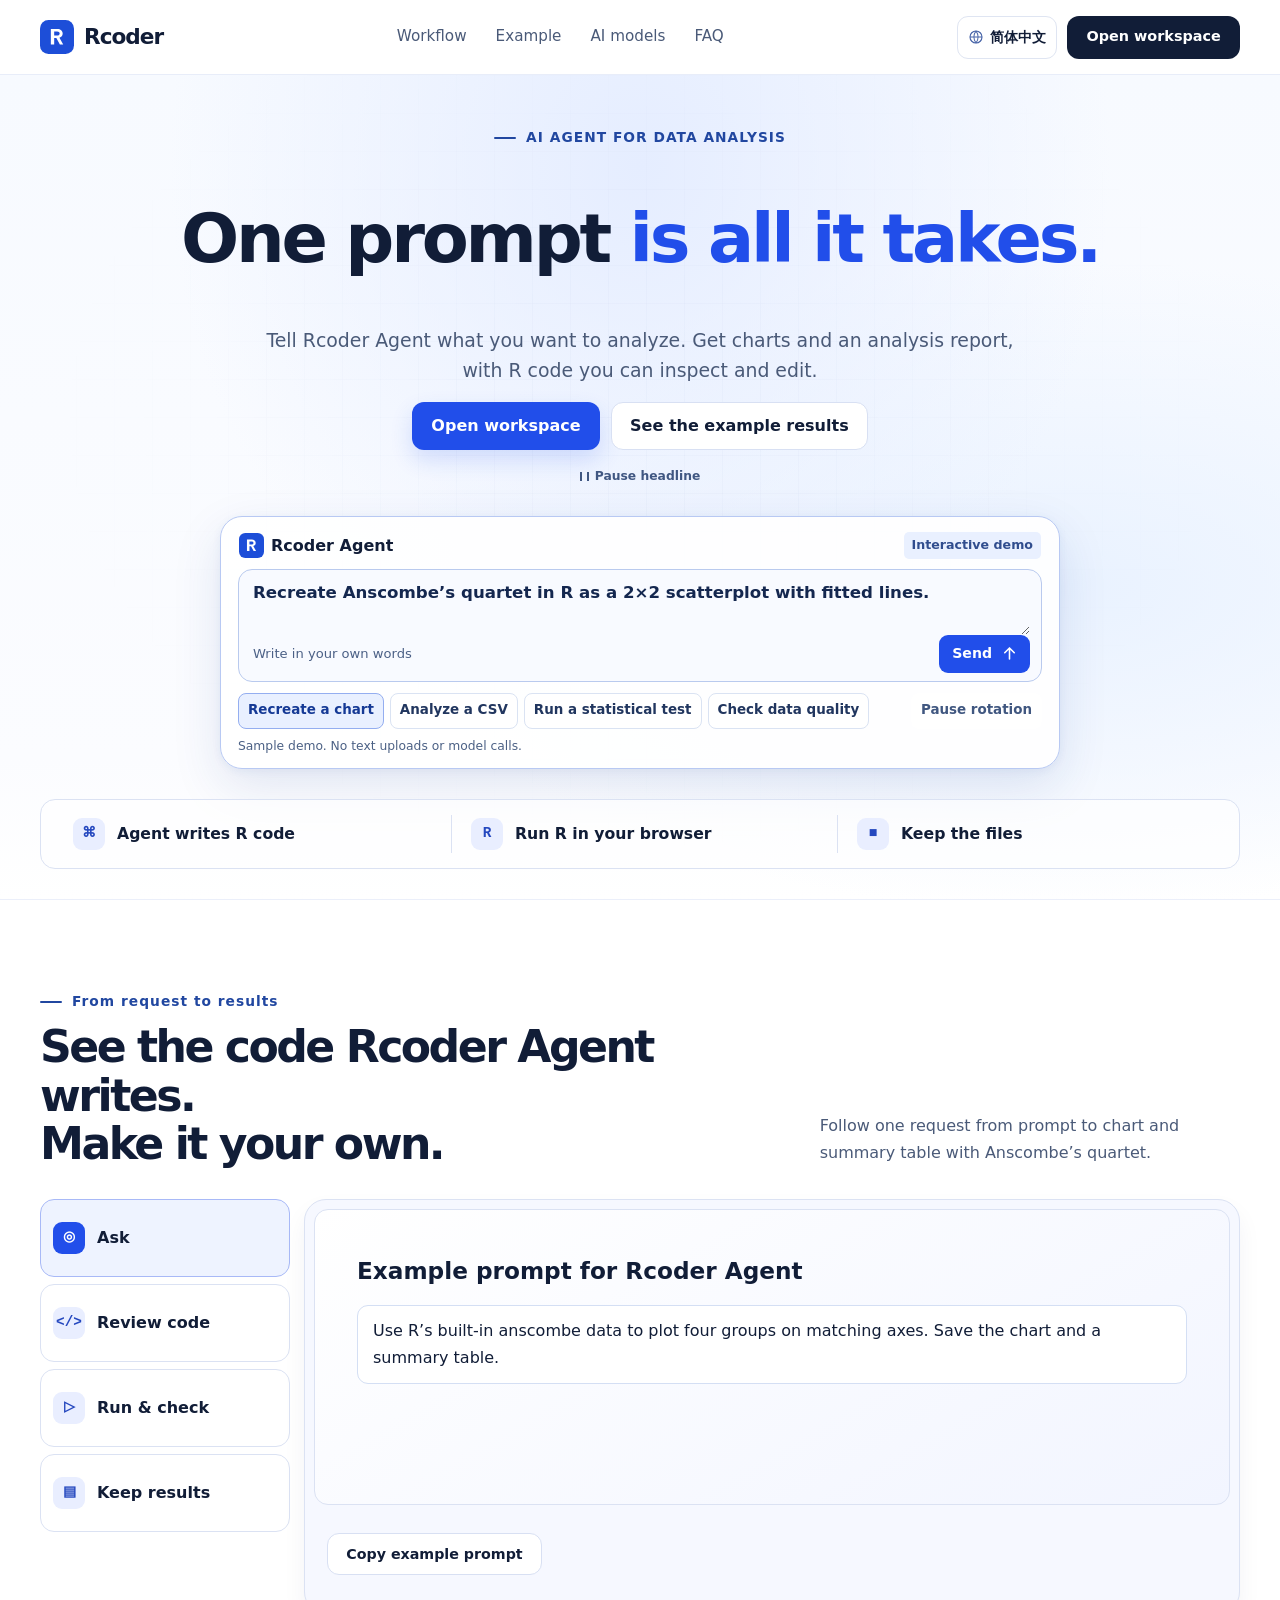
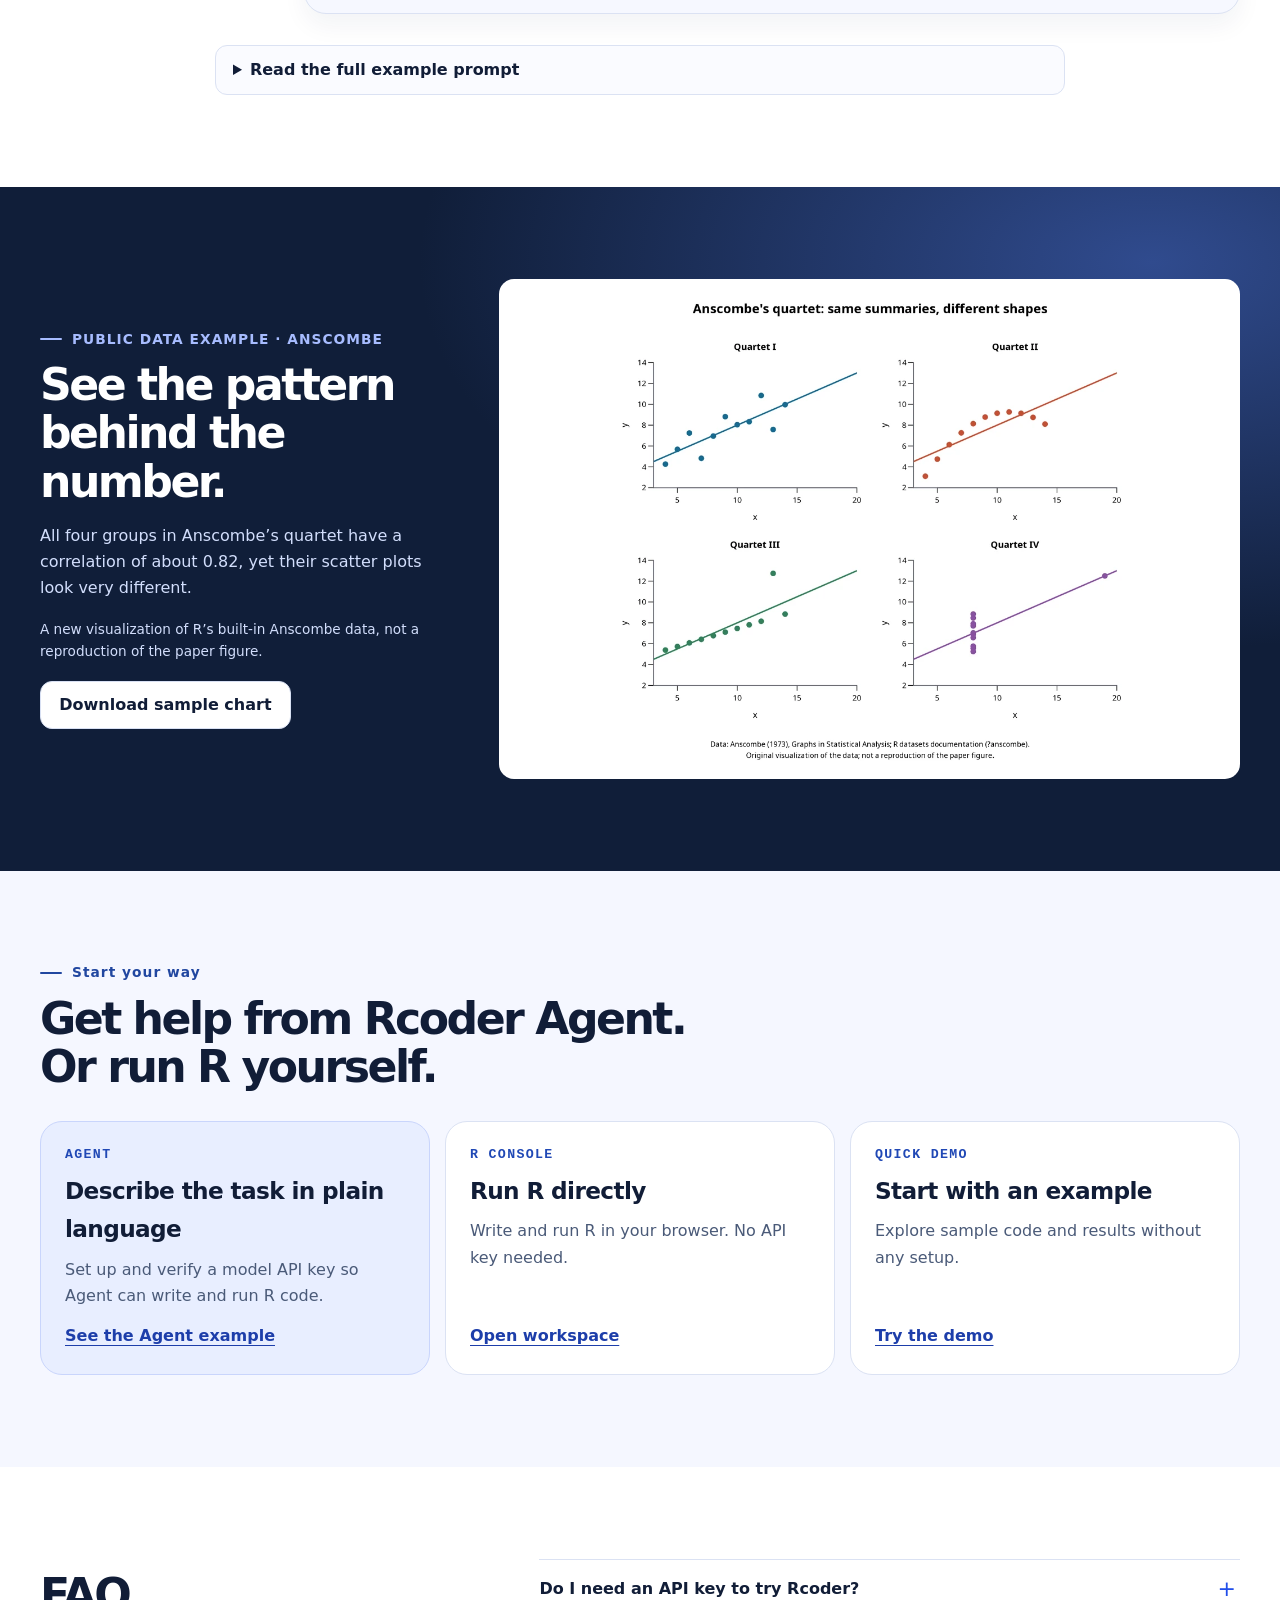
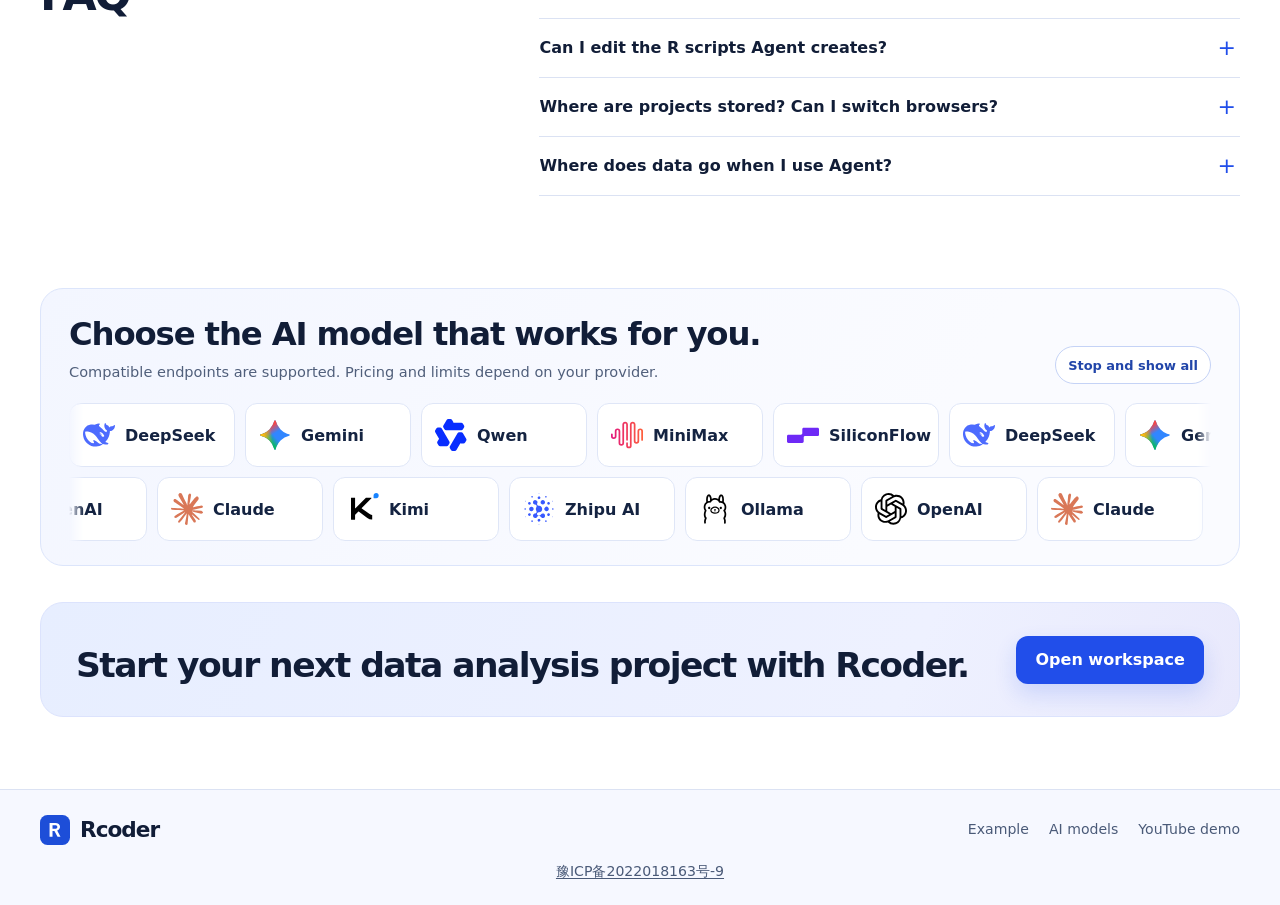
==== docs/en/index.html @ 69e4cfd4 "Stagger the two rotating model rows" ====
<!doctype html>
<html lang="en" data-build="release">
<head>
<meta charset="utf-8">
<meta name="viewport" content="width=device-width, initial-scale=1">
<meta name="description" content="Describe your analysis to Rcoder Agent. It writes and runs R code and produces charts and an analysis report. Inspect, edit, and rerun the code.">
<link rel="canonical" href="https://shalom-lab.github.io/rcoder-home/en/">
<meta name="color-scheme" content="light">
<title>Rcoder | AI Agent for Data Analysis, Charts &amp; Reports</title>
<link rel="alternate" hreflang="zh-CN" href="https://shalom-lab.github.io/rcoder-home/">
<link rel="alternate" hreflang="en" href="https://shalom-lab.github.io/rcoder-home/en/">
<link rel="alternate" hreflang="x-default" href="https://shalom-lab.github.io/rcoder-home/">
<link rel="icon" href="../assets/rcoder.svg" type="image/svg+xml">
<link rel="stylesheet" href="../styles.css?v=home-copy-1">
<script src="../app.js" defer></script>
<script src="../composer.js?v=2" defer></script>
<script src="../hero-typing.js?v=2" defer></script>
<meta name="robots" content="noindex, follow">
<link rel="stylesheet" href="../models.css?v=3">
<script src="../models.js?v=2" defer></script>
<meta property="og:type" content="website">
<meta property="og:site_name" content="Rcoder">
<meta property="og:url" content="https://shalom-lab.github.io/rcoder-home/en/">
<meta property="og:locale" content="en_US">
<meta property="og:locale:alternate" content="zh_CN">
<meta property="og:title" content="Rcoder | One prompt. Real data analysis.">
<meta property="og:description" content="Describe your analysis to Rcoder Agent. It writes and runs R code and produces charts and an analysis report. Inspect, edit, and rerun the code.">
<meta property="og:image" content="https://shalom-lab.github.io/rcoder-home/assets/share-en.jpg">
<meta property="og:image:type" content="image/jpeg">
<meta property="og:image:width" content="1200">
<meta property="og:image:height" content="630">
<meta property="og:image:alt" content="Rcoder share card: One prompt. Real data analysis. Four scatter plots from R’s built-in Anscombe dataset appear on the right.">
<meta name="twitter:card" content="summary_large_image">
<meta name="twitter:title" content="Rcoder | One prompt. Real data analysis.">
<meta name="twitter:description" content="Describe your analysis to Rcoder Agent. It writes and runs R code and produces charts and an analysis report. Inspect, edit, and rerun the code.">
<meta name="twitter:image" content="https://shalom-lab.github.io/rcoder-home/assets/share-en.jpg">
<meta name="twitter:image:alt" content="Rcoder share card: One prompt. Real data analysis. Four scatter plots from R’s built-in Anscombe dataset appear on the right.">
</head>
<body>
<a class="skip" href="#main">Skip to content</a>
<header class="site-header" id="top">
  <div class="shell navbar">
    <a class="brand" href="#top" aria-label="Rcoder home"><img src="../assets/rcoder.svg" width="34" height="34" alt=""><span>Rcoder</span></a>
    <nav class="nav" aria-label="Main navigation"><a href="#workflow">Workflow</a><a href="#demo">Example</a><a href="#models">AI models</a><a href="#faq">FAQ</a></nav>
    <div class="nav-actions">
    <a class="locale-link" id="switch-language" href="../" data-base-href="../" hreflang="zh-CN" lang="zh-CN" aria-label="查看简体中文版本"><span class="locale-icon" aria-hidden="true"><svg viewBox="0 0 24 24" fill="none" stroke="currentColor" stroke-width="1.7"><circle cx="12" cy="12" r="9"/><path d="M3 12h18M12 3a15 15 0 010 18m0-18a15 15 0 000 18"/></svg></span>简体中文</a>
    <a class="button button-ink compact-button" href="https://rcoder.rlearner.com/" target="_blank" rel="noopener noreferrer">Open workspace</a>
    </div>
  </div>
</header>
<main id="main">
  <section class="hero hero-live" aria-labelledby="hero-heading">
    <div class="shell">
      <div class="hero-grid">
        <div class="hero-copy">
          <p class="eyebrow"><span class="eye-line"></span> AI AGENT FOR DATA ANALYSIS</p>
          <h1 id="hero-heading" class="hero-title" aria-label="One prompt. Real data analysis.">
            <span class="hero-title-visible" aria-hidden="true"><span class="hero-title-part" data-hero-part>One prompt. </span><span class="hero-title-part hero-title-accent" data-hero-part>Real data analysis.</span><span class="hero-title-part" data-hero-part></span></span>
              <span class="hero-title-sizer" aria-hidden="true" data-hero-line="0"><span class="hero-title-part">One prompt. </span><span class="hero-title-part hero-title-accent">Real data analysis.</span><span class="hero-title-part"></span></span>
              <span class="hero-title-sizer" aria-hidden="true" data-hero-line="1"><span class="hero-title-part">One prompt. </span><span class="hero-title-part hero-title-accent">Endless insights.</span><span class="hero-title-part"></span></span>
              <span class="hero-title-sizer" aria-hidden="true" data-hero-line="2"><span class="hero-title-part">One prompt. </span><span class="hero-title-part hero-title-accent">Rcoder takes it from there.</span><span class="hero-title-part"></span></span>
              <span class="hero-title-sizer" aria-hidden="true" data-hero-line="3"><span class="hero-title-part">One prompt. </span><span class="hero-title-part hero-title-accent">Start exploring.</span><span class="hero-title-part"></span></span>
              <span class="hero-title-sizer" aria-hidden="true" data-hero-line="4"><span class="hero-title-part">One prompt. </span><span class="hero-title-part hero-title-accent">Powerful data analysis.</span><span class="hero-title-part"></span></span>
              <span class="hero-title-sizer" aria-hidden="true" data-hero-line="5"><span class="hero-title-part">One prompt</span><span class="hero-title-part hero-title-accent"> is all it takes.</span><span class="hero-title-part"></span></span>
              <span class="hero-title-sizer" aria-hidden="true" data-hero-line="6"><span class="hero-title-part">Analysis begins with </span><span class="hero-title-part hero-title-accent">a conversation.</span><span class="hero-title-part"></span></span>
              <span class="hero-title-sizer" aria-hidden="true" data-hero-line="7"><span class="hero-title-part">Just ask. </span><span class="hero-title-part hero-title-accent">Rcoder runs the analysis.</span><span class="hero-title-part"></span></span>
              <span class="hero-title-sizer" aria-hidden="true" data-hero-line="8"><span class="hero-title-part">Think. </span><span class="hero-title-part hero-title-accent">Ask. </span><span class="hero-title-part">Analyze.</span></span>
              <span class="hero-title-sizer" aria-hidden="true" data-hero-line="9"><span class="hero-title-part">Your ideas. Our code. </span><span class="hero-title-part hero-title-accent">Your insights.</span><span class="hero-title-part"></span></span>
              <span class="hero-title-sizer" aria-hidden="true" data-hero-line="10"><span class="hero-title-part">Data analysis, </span><span class="hero-title-part hero-title-accent">reimagined.</span><span class="hero-title-part"></span></span>
              <span class="hero-title-sizer" aria-hidden="true" data-hero-line="11"><span class="hero-title-part">A new way to </span><span class="hero-title-part hero-title-accent">work with data.</span><span class="hero-title-part"></span></span>
              <span class="hero-title-sizer" aria-hidden="true" data-hero-line="12"><span class="hero-title-part">Less coding. </span><span class="hero-title-part hero-title-accent">More discovery.</span><span class="hero-title-part"></span></span>
              <span class="hero-title-sizer" aria-hidden="true" data-hero-line="13"><span class="hero-title-part">Data analysis </span><span class="hero-title-part hero-title-accent">at the speed of thought.</span><span class="hero-title-part"></span></span>
          </h1>
          <p class="hero-description">Tell Rcoder Agent what you want to analyze. Get charts and an analysis report, with R code you can inspect and edit.</p>
          <div class="actions">
            <a class="button button-primary" href="https://rcoder.rlearner.com/" target="_blank" rel="noopener noreferrer">Open workspace</a>
            <a class="button button-quiet" href="#demo">See the example results</a>
          </div>
          <button hidden type="button" class="hero-rotation" aria-label="Headline rotation" aria-pressed="false" data-hero-pause="Pause headline" data-hero-play="Play headline"><span class="hero-rotation-icon" aria-hidden="true"></span><span data-hero-control>Pause headline</span></button>
        </div>
        <section id="agent-preview" class="agent-preview" aria-labelledby="agent-preview-title">
          <div class="agent-top">
            <h2 id="agent-preview-title"><img src="../assets/rcoder.svg" alt="" width="25" height="25"> Rcoder Agent</h2>
            <span class="agent-demo">Interactive demo</span>
          </div>
          <form class="agent-form" aria-describedby="agent-privacy">
            <label for="agent-input" class="sr-only">Analysis prompt</label>
            <div class="agent-box">
              <textarea id="agent-input" rows="2" maxlength="400" placeholder="Describe your analysis…">Recreate Anscombe’s quartet in R as a 2×2 scatterplot with fitted lines.</textarea>
              <div class="agent-box-tools">
                <span class="agent-input-hint">Write in your own words</span>
                <button type="submit" class="agent-send" disabled>
                  Send <svg aria-hidden="true" viewBox="0 0 24 24" fill="none" stroke="currentColor" stroke-width="2" stroke-linecap="round" stroke-linejoin="round"><path d="M12 19V5m-6 6 6-6 6 6"/></svg>
                </button>
              </div>
            </div>
            <div class="agent-select">
              <div class="agent-chips" role="group" aria-label="Choose a demo scenario">
                <button type="button" data-scene="0" aria-pressed="true">Recreate a chart</button>
                <button type="button" data-scene="1" aria-pressed="false">Analyze a CSV</button>
                <button type="button" data-scene="2" aria-pressed="false">Run a statistical test</button>
                <button type="button" data-scene="3" aria-pressed="false">Check data quality</button>
              </div>
              <button type="button" class="agent-cycle" aria-pressed="false" aria-label="Automatic prompt rotation" data-pause="Pause rotation" data-play="Play rotation">Pause rotation</button>
            </div>
            <div class="agent-meta"><p id="agent-privacy">Sample demo. No text uploads or model calls.</p><p class="agent-live" role="status"></p></div>
          </form>
          <noscript><p class="agent-noscript">Enable JavaScript for the demo, or open the Rcoder workspace to get started.</p></noscript>
          <div class="agent-result" hidden>
            <div class="agent-result-head"><strong>Rcoder Agent · Sample output</strong><span class="agent-result-state"></span></div>
            <p class="agent-sent"></p>
            <div class="agent-artifacts" hidden>
              <div class="agent-code"><div><span aria-hidden="true">R</span><code class="agent-filename"></code></div><pre tabindex="0" aria-label="Sample R code"><code class="agent-code-content"></code></pre></div>
              <div class="agent-output"><h3></h3><div class="agent-graphic"></div><p></p><a class="agent-chart-link" href="../assets/anscombe-chart.webp" target="_blank" rel="noopener" hidden>View full-size chart</a></div>
            </div>
            <a class="agent-next" href="https://rcoder.rlearner.com/" target="_blank" rel="noopener noreferrer" hidden>Run your task in Rcoder</a>
          </div>
          <template id="agent-scenes">
            <div data-title="Recreate a chart" data-prompt="Recreate Anscombe’s quartet in R as a 2×2 scatterplot with fitted lines." data-note="Anscombe’s quartet" data-detail="Similar fitted lines, very different data distributions." data-labels=""></div>
            <div data-title="Analyze a CSV" data-prompt="Summarize the sample sales by region, make a bar chart, and export a summary CSV." data-note="Total sales by region" data-detail="The sample totals 450. West is 50 higher than East." data-labels="East|West"></div>
            <div data-title="Run a statistical test" data-prompt="Compare mean dried weight across the three PlantGrowth groups with a one-way ANOVA and a boxplot." data-note="PlantGrowth · Three groups" data-detail="One-way ANOVA: F(2, 27) = 4.85, p = 0.0159. The boxplots show each group’s distribution." data-labels="Control|Treatment 1|Treatment 2"></div>
            <div data-title="Check data quality" data-prompt="Check the sample sales data for missing prices and duplicate orders. List the affected rows." data-note="Sample sales data checks" data-detail="Flag affected rows without deleting or filling any values." data-labels="Missing price|Duplicate order"></div>
            <div data-idle="" data-running="Showing the code and run steps…" data-done="Sample result expanded" data-custom="This is your prompt. The demo does not run custom prompts. Open Rcoder to run your task." data-sent="Sent:" data-anscombe-alt="Four scatterplots of Anscombe’s quartet: similar trend lines but very different distributions."></div>
          </template>
        </section>

      </div>
      <div class="proof-strip" aria-label="Key Rcoder capabilities">
        <div><span class="proof-icon">⌘</span><div><strong>Agent writes R code</strong></div></div>
        <div><span class="proof-icon">R</span><div><strong>Run R in your browser</strong></div></div>
        <div><span class="proof-icon">■</span><div><strong>Keep the files</strong></div></div>
      </div>
    </div>
  </section>

  <section class="workflow section" id="workflow" aria-labelledby="workflow-heading">
    <div class="shell">
      <div class="section-heading">
        <div><p class="eyebrow"><span class="eye-line"></span> From request to results</p><h2 id="workflow-heading">See the code Rcoder Agent writes.<br>Make it your own.</h2></div>
        <p>Follow one request from prompt to chart and summary table with Anscombe’s quartet.</p>
      </div>
      <div class="workflow-board">
        <div class="step-list" role="tablist" aria-label="Agent workflow" aria-orientation="vertical">
          <button class="step" id="tab-prompt" data-step="prompt" type="button" role="tab" aria-selected="true" aria-controls="panel-prompt" tabindex="0"><span class="step-mark">◎</span><span><strong>Ask</strong></span></button>
          <button class="step" id="tab-code" data-step="code" type="button" role="tab" aria-selected="false" aria-controls="panel-code" tabindex="-1"><span class="step-mark">&lt;/&gt;</span><span><strong>Review code</strong></span></button>
          <button class="step" id="tab-run" data-step="run" type="button" role="tab" aria-selected="false" aria-controls="panel-run" tabindex="-1"><span class="step-mark">▷</span><span><strong>Run &amp; check</strong></span></button>
          <button class="step" id="tab-output" data-step="output" type="button" role="tab" aria-selected="false" aria-controls="panel-output" tabindex="-1"><span class="step-mark">▤</span><span><strong>Keep results</strong></span></button>
        </div>
        <div class="step-content">
          <section class="step-panel" id="panel-prompt" role="tabpanel" aria-labelledby="tab-prompt" tabindex="0">
            <div class="artifact-sheet">
              <h3>Example prompt for Rcoder Agent</h3><blockquote>Use R’s built-in anscombe data to plot four groups on matching axes. Save the chart and a summary table.</blockquote>
            </div>
            <div class="step-caption"><button class="button button-quiet copy-button" id="copy-prompt" type="button">Copy example prompt</button></div>
          </section>
          <section class="step-panel" id="panel-code" role="tabpanel" aria-labelledby="tab-code" tabindex="0" hidden>
            <div class="artifact-sheet">
              <p class="artifact-kicker">R · scripts/explore.R</p><h3>The script stays in your project</h3><pre><code>data(anscombe)
lm(y1 ~ x1, data = anscombe)
plot(anscombe$x1, anscombe$y1)</code></pre><p>This excerpt illustrates the workflow; it is not the full script or a live run.</p>
            </div>
            <div class="step-caption"><div><h3>The script stays in your project</h3><p>Open <code>scripts/explore.R</code> to review the inputs, plotting logic, and output paths. Edit it directly if needed.</p></div></div>
          </section>
          <section class="step-panel" id="panel-run" role="tabpanel" aria-labelledby="tab-run" tabindex="0" hidden>
            <div class="artifact-sheet">
              <h3>Open the results after the run</h3><ul><li>Check the axes, panels, and data source.</li><li>Open the saved PNG instead of relying on a success message.</li><li>Verify the CSV columns, groups, and values.</li></ul>
            </div>
            <div class="step-caption"><div><h3>Open the results after the run</h3><p>Read the Agent&#x27;s run output, then open the PNG to check the axes, panels, and data source.</p></div></div>
          </section>
          <section class="step-panel" id="panel-output" role="tabpanel" aria-labelledby="tab-output" tabindex="0" hidden>
            <figure class="workspace-shot output-shot"><img src="../assets/anscombe-chart.webp" width="960" height="840" loading="lazy" alt="The actual four-panel Anscombe export, with matching axis limits"><div class="export-files"><p class="eyebrow">Files from this example</p><ul><li><span class="file-type">R</span><code>scripts/explore.R</code></li><li><span class="file-type file-type-png">PNG</span><code>output/anscombe_quartet.png</code></li><li><span class="file-type file-type-csv">CSV</span><code>output/anscombe_summary.csv</code></li></ul></div></figure>
            <div class="step-caption"><div><h3>Take the results with you</h3><p>Download individual files in the workspace or export a project ZIP. Open the downloads to make sure they contain what you expect.</p></div><a class="button button-quiet sample-download" href="../assets/anscombe-chart.webp" download="rcoder-anscombe.webp">Download sample chart</a></div>
          </section>
        </div>
      </div>
      <p id="copy-status" class="copy-status" data-success="Example prompt copied." data-fallback="The prompt is open and selected. Use your device&#x27;s copy command." role="status" aria-live="polite"></p>
      <details class="prompt-details" id="prompt-details">
        <summary>Read the full example prompt</summary>
        <div class="prompt-text" id="prompt-text">Use the built-in R dataset anscombe. Write and run scripts/explore.R. Make a 2×2 grid of scatter plots in base R with the same axis limits in every panel, and fit a line in each one. Save output/anscombe_quartet.png and a CSV with mean x, mean y, correlation, and slope by group. Credit the data source and label this as a new visualization, not a reproduction of the paper&#x27;s figure.</div>
      </details>
    </div>
  </section>

  <section class="demo section" id="demo" aria-labelledby="demo-heading">
    <div class="shell demo-grid">
      <div>
        <p class="eyebrow"><span class="eye-line"></span> PUBLIC DATA EXAMPLE · ANSCOMBE</p>
        <h2 id="demo-heading">See the pattern behind the number.</h2>
        <p>All four groups in Anscombe’s quartet have a correlation of about 0.82, yet their scatter plots look very different.</p>
        <p class="demo-note">A new visualization of R’s built-in Anscombe data, not a reproduction of the paper figure.</p>
        <a class="button button-quiet release-case-download" href="../assets/anscombe-chart.webp" download="rcoder-anscombe.webp">Download sample chart</a>
      </div>
      <figure class="release-case-chart"><img src="../assets/anscombe-chart.webp" width="960" height="840" loading="lazy" alt="The actual four-panel Anscombe export, with matching axis limits"></figure>
    </div>
  </section>

  <section class="paths section" aria-labelledby="paths-heading">
    <div class="shell">
      <p class="eyebrow"><span class="eye-line"></span> Start your way</p>
      <h2 id="paths-heading">Get help from Rcoder Agent.<br>Or run R yourself.</h2>
      <div class="path-grid">
        <article class="path path-agent">
          <p class="path-tag">AGENT</p><h3>Describe the task in plain language</h3><p>Set up and verify a model API key so Agent can write and run R code.</p><a class="text-link" href="#workflow">See the Agent example</a>
        </article>
        <article class="path">
          <p class="path-tag">R CONSOLE</p><h3>Run R directly</h3><p>Write and run R in your browser. No API key needed.</p><a class="text-link" href="https://rcoder.rlearner.com/" target="_blank" rel="noopener noreferrer">Open workspace</a>
        </article>
        <article class="path">
          <p class="path-tag">QUICK DEMO</p><h3>Start with an example</h3><p>Explore sample code and results without any setup.</p><a class="text-link" href="#agent-preview">Try the demo</a>
        </article>
      </div>
    </div>
  </section>

  <section class="faq section" id="faq" aria-labelledby="faq-heading">
    <div class="shell faq-grid">
      <div><h2 id="faq-heading">FAQ</h2></div>
      <div class="faq-list">
        <details><summary>Do I need an API key to try Rcoder?</summary><p>No. You can write and run R code and view plots without one. To use Rcoder Agent, configure and verify a model API key. Charges and limits depend on the provider you choose.</p></details>
        <details><summary>Can I edit the R scripts Agent creates?</summary><p>Yes. They are regular R files in your project. Read, edit, and rerun them in the workspace. Open the output files to check the results rather than relying on Agent&#x27;s reply alone.</p></details>
        <details><summary>Where are projects stored? Can I switch browsers?</summary><p>Projects are stored in site storage in your current browser. Before changing browser, device, or workspace domain, export and inspect a project ZIP, then test importing it in the new environment. The ZIP backs up project files, not the full workspace state.</p></details>
        <details><summary>Where does data go when I use Agent?</summary><p>Projects are stored in your browser by default. Agent sends requests to the model provider you configure. Prompts, attachments, and project context included in a request may be sent to that provider. Check its policies and your project requirements before using sensitive data.</p></details>
      </div>
    </div>
  </section>

  <section class="models-band" id="models" aria-labelledby="models-heading">
    <div class="shell">
      <div class="models-panel">
        <div class="models-intro">
          <div>
            <h2 id="models-heading">Choose the AI model that works for you.</h2>
            <p>Compatible endpoints are supported. Pricing and limits depend on your provider.</p>
          </div>
          <button type="button" class="models-toggle" aria-controls="models-list" data-play="Play carousel" data-stop="Stop and show all" hidden>Stop and show all</button>
        </div>
        <div class="models-viewport">
          <div class="models-track">
            <ul class="models-list" id="models-list" role="list">
          <li class="model-tile"><img src="../assets/models/deepseek.svg" width="32" height="32" alt=""> <span>DeepSeek</span></li>
          <li class="model-tile"><img src="../assets/models/openai.svg" width="32" height="32" alt=""> <span>OpenAI</span></li>
          <li class="model-tile"><img src="../assets/models/gemini.svg" width="32" height="32" alt=""> <span>Gemini</span></li>
          <li class="model-tile"><img src="../assets/models/claude.svg" width="32" height="32" alt=""> <span>Claude</span></li>
          <li class="model-tile"><img src="../assets/models/qwen.svg" width="32" height="32" alt=""> <span>Qwen</span></li>
          <li class="model-tile"><img src="../assets/models/kimi.svg" width="32" height="32" alt=""> <span>Kimi</span></li>
          <li class="model-tile"><img src="../assets/models/minimax.svg" width="32" height="32" alt=""> <span>MiniMax</span></li>
          <li class="model-tile"><img src="../assets/models/zhipu.svg" width="32" height="32" alt=""> <span>Zhipu AI</span></li>
          <li class="model-tile"><img src="../assets/models/siliconflow.svg" width="32" height="32" alt=""> <span>SiliconFlow</span></li>
          <li class="model-tile"><img src="../assets/models/ollama.svg" width="32" height="32" alt=""> <span>Ollama</span></li>
            </ul>
          </div>
        </div>
      </div>
    </div>
  </section>

  <section class="closing" aria-labelledby="closing-heading">
    <div class="shell"><div class="closing-card">
      <div><h2 id="closing-heading">Start your next data analysis project with Rcoder.</h2></div>
      <a class="button button-primary" href="https://rcoder.rlearner.com/" target="_blank" rel="noopener noreferrer">Open workspace</a>
    </div></div>
  </section>
</main>
<footer class="site-footer">
  <div class="shell footer-grid">
    <a class="brand" href="#top"><img src="../assets/rcoder.svg" width="30" height="30" alt="">Rcoder</a>
    <nav class="footer-links" aria-label="Footer"><a href="#demo">Example</a><a href="#models">AI models</a><a href="https://www.youtube.com/watch?v=4WHwohzvpBI">YouTube demo</a></nav>
  </div>
  <p class="shell footer-filing"><a href="https://beian.miit.gov.cn/" lang="zh-CN">豫ICP备2022018163号-9</a></p>
</footer>
</body>
</html>
---- docs/styles.css ----
:root{--ink:#111d37;--sub:#4a5a78;--blue:#214eea;--blue-dark:#1539bf;--line:#dbe2f3;--surface:#f6f8ff;--paper:#fff;--radius:22px;--w:1200px;--mono:"SFMono-Regular",Consolas,"Liberation Mono",monospace}
*,*::before,*::after{box-sizing:border-box}
html{color:var(--ink);background:var(--paper);scroll-behavior:smooth}
body{margin:0;font:1rem/1.65 Inter,"PingFang SC","Microsoft YaHei","Noto Sans CJK SC",system-ui,sans-serif;-webkit-font-smoothing:antialiased}
button,input{font:inherit}
button{cursor:pointer}
img,video{display:block;max-width:100%;height:auto}
a{color:inherit;text-decoration:none}
a:hover{text-decoration:none}
p,h1,h2,h3,figure{margin:0}
p{color:var(--sub)}
code,.mono{font-family:var(--mono)}
code{overflow-wrap:anywhere}
.shell{width:min(var(--w),100% - 64px);margin-inline:auto}
section[id]{scroll-margin-top:99px}
.skip{position:fixed;z-index:20;top:10px;left:10px;transform:translateY(-200%);padding:10px 14px;color:white;background:var(--ink);border-radius:8px}
.skip:focus{transform:translateY(0)}
:focus-visible{outline:3px solid #335fff;outline-offset:4px}
[hidden]{display:none!important}
.site-header{background:#fff;position:sticky;top:0;z-index:6;border-bottom:1px solid #e8edf9}
.navbar{height:74px;display:flex;align-items:center;justify-content:space-between;gap:22px}
.brand{display:inline-flex;align-items:center;gap:10px;font-weight:800;font-size:1.35rem;letter-spacing:-.045em;white-space:nowrap}
.nav{display:flex;gap:29px;font-size:.95rem;color:var(--sub);white-space:nowrap}
.nav a,.site-footer a{transition:color .16s}
.nav a:hover,.site-footer a:not(.brand):hover,.text-link:hover{color:var(--blue)}
.button{min-height:48px;border-radius:12px;display:inline-flex;align-items:center;justify-content:center;gap:9px;padding:.6rem 1.14rem;white-space:nowrap;font-weight:720;line-height:1.35;transition:background .16s,border-color .16s,transform .16s;border:1px solid transparent}
.button:hover{transform:translateY(-1px)}
.button-primary{color:#fff;background:var(--blue);box-shadow:0 10px 22px #214eea29}
.button-primary:hover{background:var(--blue-dark)}
.button-ink{color:#fff;background:var(--ink)}
.button-ink:hover{background:#253958}
.compact-button{min-height:43px;font-size:.9rem}
.button-quiet{color:var(--ink);background:#fff;border-color:#d8e0f3}
.button-quiet:hover{border-color:var(--blue);background:#f8faff}
.button svg{width:1.05rem;height:1.05rem;fill:var(--blue)}
.hero{position:relative;padding:89px 0 40px;overflow:clip;border-bottom:1px solid #ebeffa;background:radial-gradient(ellipse at 77% 33%,#dee5ff 0%,transparent 51%),linear-gradient(170deg,#f5f7ff 0%,#f8faff 71%,#fff 100%)}
.hero::before{content:"";position:absolute;inset:0;pointer-events:none;background:linear-gradient(#647fbc10 1px,transparent 1px) 0 0/38px 38px,linear-gradient(90deg,#647fbc10 1px,transparent 1px) 0 0/38px 38px;mask-image:radial-gradient(ellipse at 78% 28%,#000 5%,transparent 63%)}
.hero>.shell{position:relative}
.hero-grid{display:grid;grid-template-columns:minmax(0,.84fr) minmax(0,1.16fr);gap:44px;align-items:center}
.eyebrow{color:#2147a0;display:flex;align-items:center;gap:10px;font-size:.86rem;font-weight:800;letter-spacing:.075em;line-height:1.4}
.eye-line{display:inline-block;width:22px;height:2px;background:currentColor;border-radius:3px;flex:none}
.hero h1{margin:18px 0 22px;font-size:clamp(2.64rem,4.52vw,4.24rem);line-height:1.14;letter-spacing:-.065em;font-weight:900}
.hero h1 span{color:var(--blue)}
.hero-description{font-size:clamp(1.03rem,1.6vw,1.18rem);max-width:31rem;line-height:1.77}
.actions{display:flex;gap:11px;flex-wrap:wrap;margin:28px 0 13px}
.hero-note{font-size:.84rem;color:#526383;line-height:1.55;max-width:29rem}
.hero-visual{min-width:0}
.stage{border:1px solid #7b8ba73b;border-radius:17px;overflow:hidden;background:#101e3c;box-shadow:0 30px 65px #263e7e30,0 4px 8px #15285811;color:#f5f7ff}
.stage-header{min-height:43px;display:flex;gap:10px;align-items:center;justify-content:space-between;padding:7px 14px;font-size:.86rem;line-height:1.1}
.stage-header b{color:#8cbcff;font-size:.62rem;margin-right:7px}
.stage-header .mono{font-size:.73rem;color:#bfcbeb;letter-spacing:.08em}
.stage>img{width:100%;object-fit:cover}
.stage-footer{display:flex;gap:7px 17px;align-items:center;flex-wrap:wrap;padding:11px 13px;color:#dce6ff;font-size:.74rem}
.stage-footer>span{display:flex;gap:5px;align-items:center;min-width:0}
.file-type{display:inline-flex;align-items:center;justify-content:center;min-width:28px;padding:1px 4px;border-radius:5px;background:#d9e4ff;color:#153087;font-weight:820;font-size:.69rem;line-height:1.5;letter-spacing:.02em;white-space:nowrap}
.file-type-png{background:#e6dfff;color:#593394}.file-type-csv{background:#d9f1e5;color:#176946}
.hero-visual figcaption{font-size:.81rem;color:#5a698b;margin:12px 0 0;text-align:center}
.proof-strip{margin-top:58px;display:grid;grid-template-columns:repeat(3,1fr);gap:8px;border:1px solid var(--line);background:#ffffffa8;border-radius:15px;padding:15px 24px}
.proof-strip>div{display:flex;align-items:center;gap:12px;padding:3px 8px}
.proof-strip>div+div{border-left:1px solid var(--line);padding-left:19px}
.proof-icon,.step-mark{width:32px;height:32px;display:grid;place-items:center;border-radius:9px;background:#e9eeff;color:#2548bf;font-family:var(--mono);font-size:.9rem;font-weight:800;flex:none}
.proof-strip strong{display:block;font-size:.98rem}
.section{padding:92px 0}
.section h2,.closing h2{font-size:clamp(2.02rem,3.45vw,3.18rem);line-height:1.24;letter-spacing:-.045em;font-weight:850;margin:12px 0 0}
.section-heading{display:grid;grid-template-columns:1.15fr .65fr;gap:36px;align-items:end;margin-bottom:30px}
.section-heading>p{max-width:30rem;margin:0 0 3px}
.workflow-board{display:grid;grid-template-columns:250px minmax(0,1fr);gap:14px;align-items:start}
.step-list{display:grid;gap:7px}
.step{display:flex;align-items:center;gap:12px;text-align:left;padding:15px 12px;border-radius:14px;background:white;border:1px solid var(--line);color:var(--ink);min-height:78px}
.step:hover{border-color:#91a8f8}
.step[aria-selected=true]{background:#eef3ff;border-color:#a8b9f7}
.step[aria-selected=true] .step-mark{background:var(--blue);color:white}
.step strong{display:block;font-size:1rem}
.step-content{min-width:0;border:1px solid var(--line);padding:9px;border-radius:var(--radius);background:#f6f8ff;box-shadow:0 12px 24px #1525530d}
.workspace-shot{min-height:1px;aspect-ratio:1180/700;overflow:hidden;border:1px solid #dce4f7;border-radius:14px;background:#fff}
.workspace-shot>img{height:100%;width:100%;object-fit:contain}
.step-caption{min-height:99px;display:flex;justify-content:space-between;align-items:center;gap:12px;padding:12px 13px}
.step-caption h3{font-size:1.13rem;line-height:1.4;margin-bottom:4px}
.step-caption p{font-size:.94rem}
.copy-button{font-size:.89rem;min-height:42px}
.copy-status{min-height:1.6rem;font-size:.875rem;margin:5px 0 0}
.output-shot{display:grid;grid-template-columns:minmax(0,1.07fr) minmax(0,.93fr);padding:12px;align-items:center;gap:14px}
.output-shot>img{height:auto;max-height:100%;width:100%;object-fit:contain}
.export-files{min-width:0}.export-files .eyebrow{margin:0 0 12px}
.export-files ul{padding:0;margin:0;list-style:none;display:grid;gap:7px}
.export-files li{display:flex;gap:7px;align-items:center;padding:7px 8px;border:1px solid var(--line);border-radius:8px;color:#334266}
.export-files code{font-size:.82rem}
.prompt-details{max-width:850px;margin-inline:auto;border:1px solid var(--line);border-radius:12px;background:#fafbff}
.prompt-details summary{font-weight:730;cursor:pointer;padding:11px 17px}
.prompt-text{padding:0 17px 15px;color:var(--sub);overflow-wrap:anywhere}
.demo{background:#101e39;color:white;position:relative;isolation:isolate}
.demo::before{position:absolute;z-index:-1;inset:0;content:"";background:radial-gradient(ellipse at 90% 11%,#304b8e 0%,transparent 45%)}
.demo-grid{display:grid;grid-template-columns:.6fr 1.06fr;gap:40px;align-items:center}
.demo .eyebrow{color:#a7bcff}.demo p:not(.eyebrow){color:#d2defc;margin-top:16px;max-width:25rem}
.demo .demo-note{font-size:.85rem}
.demo video{aspect-ratio:16/9;width:100%;border-radius:15px;background:#08152e;border:1px solid #546b9b;box-shadow:0 20px 45px #03091769}
.paths{background:#f5f7ff}
.path-grid{display:grid;grid-template-columns:repeat(3,minmax(0,1fr));gap:15px;margin-top:29px}
.path{padding:24px;border:1px solid var(--line);border-radius:var(--radius);background:#fff;min-width:0}
.path-agent{background:#e8eeff;border-color:#c9d5fc}
.path-tag{font:700 .83rem/1.3 var(--mono);letter-spacing:.1em;color:#2048b5;margin-bottom:9px}
.path h3{font-weight:830;font-size:1.45rem;letter-spacing:-.027em}
.path p:not(.path-tag){max-width:34rem;margin:8px 0 14px}
.text-link{font-weight:760;color:#1d3eaa;text-underline-offset:4px;text-decoration:underline}
.faq-grid{display:grid;grid-template-columns:.65fr 1fr;gap:44px}.faq-grid>div>p:not(.eyebrow){margin-top:10px}
.faq-list{border-top:1px solid var(--line)}
.faq-list details{border-bottom:1px solid var(--line)}
.faq-list summary{min-height:58px;padding:13px 34px 13px 0;font-weight:750;list-style:none;position:relative;display:flex;align-items:center;cursor:pointer}
.faq-list summary::-webkit-details-marker{display:none}
.faq-list summary::after{content:"+";position:absolute;right:4px;font-size:1.38rem;font-weight:500;color:var(--blue)}
.faq-list details[open] summary::after{content:"−"}
.faq-list details>p{padding:0 10px 17px 0}
.closing{padding:0 0 72px}
.closing-card{background:linear-gradient(112deg,#e7eeff 0%,#eef1ff 72%,#e9e9fc 100%);border:1px solid #dce3fd;border-radius:23px;padding:29px 35px;display:flex;align-items:center;justify-content:space-between;gap:16px}
.closing h2{font-size:clamp(1.68rem,2.7vw,2.65rem)}
.site-footer{background:#f6f8ff;border-top:1px solid var(--line);padding:22px 0}
.footer-grid{display:grid;grid-template-columns:1fr auto;gap:23px;align-items:center}
.site-footer p,.site-footer a:not(.brand){font-size:.88rem;color:var(--sub)}
@media(max-width:1040px){
  .shell{width:calc(100% - 52px)}
  .hero{padding-top:74px}
  .hero-grid{gap:25px;grid-template-columns:minmax(0,.9fr) minmax(0,1.1fr)}
  .section{padding:73px 0}
  .workflow-board{grid-template-columns:216px minmax(0,1fr)}
  .stage-footer{gap:6px 12px}
}
@media(max-width:830px){
  .hero-grid,.section-heading,.demo-grid,.faq-grid{grid-template-columns:1fr}
  .hero{padding-top:57px}
  .hero-grid{gap:29px}
  .hero h1{font-size:clamp(2.65rem,8.25vw,4.12rem);margin:14px 0 19px}
  .hero-visual{max-width:680px}
  .hero-visual figcaption{text-align:left;margin-top:9px}
  .proof-strip{margin-top:25px;padding:11px 13px}
  .proof-strip>div{padding:3px;gap:8px}
  .proof-strip>div+div{padding-left:9px}
  .section-heading,.faq-grid,.demo-grid{gap:20px}
  .section-heading>p{margin:0}
  .workflow-board{grid-template-columns:1fr}
  .step-list{grid-template-columns:repeat(4,minmax(0,1fr))}
  .step{min-height:46px;justify-content:center;text-align:center;padding:8px;gap:5px}
  .step strong{font-size:.91rem;white-space:nowrap}
  .step .step-mark{display:none}
}
@media(max-width:570px){
  .shell{width:calc(100% - 36px)}
  .navbar{min-height:61px;height:auto;padding:9px 0;flex-wrap:wrap;gap:7px 10px}
  .brand{font-size:1.22rem;gap:7px}
  .brand img{width:29px;height:29px}
  .nav{order:3;width:100%;display:flex;gap:23px;padding:2px 0 0;font-size:.83rem}
  .nav a{min-height:31px;display:inline-flex;align-items:center}
  .compact-button{font-size:.82rem;min-height:38px;padding:.4rem .7rem}
  .hero{padding-top:45px;padding-bottom:31px}
  .hero-description{font-size:1rem}
  .actions{margin:20px 0 10px}
  .actions .button{min-height:45px;font-size:.92rem;padding:.6rem .76rem}
  .stage{border-radius:12px}
  .stage-header{min-height:35px;padding:6px 10px;font-size:.78rem}
  .stage-footer{padding:7px 9px;font-size:.69rem}
  .proof-strip{grid-template-columns:1fr;padding:9px 13px;gap:1px}
  .proof-strip>div,.proof-strip>div+div{border-left:0;padding:7px 3px}
  .proof-strip>div+div{border-top:1px solid var(--line)}
  .proof-strip strong{font-size:.91rem}
  .section{padding:55px 0}
  .section h2,.closing h2{margin-top:10px}
  .step-list{grid-template-columns:repeat(2,minmax(0,1fr))}
  .step{justify-content:flex-start;text-align:left;gap:7px;padding:7px 10px}
  .step .step-mark{display:grid;width:24px;height:24px;border-radius:7px;font-size:.72rem}
  .step-content{padding:6px;border-radius:15px}
  .workspace-shot{border-radius:9px}
  .step-caption{align-items:flex-start;flex-direction:column;gap:8px;padding:10px 8px;}
  .step-caption h3{font-size:1rem}.step-caption p{font-size:.9rem}
  .output-shot{grid-template-columns:1fr;aspect-ratio:auto;padding:9px;gap:6px}
  .output-shot>img{width:min(100%,260px);margin:auto}
  .path-grid{grid-template-columns:1fr}
  .path{padding:18px}
  .faq-grid{gap:15px}
  .closing{padding:0 0 52px}
  .closing-card{align-items:flex-start;flex-direction:column;padding:18px}
  .footer-grid{grid-template-columns:auto 1fr;gap:10px 13px}
}
@media(prefers-reduced-motion:reduce){
  *,*::before,*::after{scroll-behavior:auto!important;transition:none!important}
}

/* Bilingual edition: reserve the heading rhythm and keep controls compact. */
.nav-actions{display:flex;align-items:center;gap:10px;min-width:0}
.locale-link{display:inline-flex;align-items:center;justify-content:center;gap:6px;min-height:43px;border:1px solid #dfe5f2;border-radius:11px;padding:.36rem .62rem;color:var(--ink);font-size:.87rem;font-weight:730;white-space:nowrap}
.locale-link:hover{color:var(--blue);background:#f5f7ff;border-color:#a6b8ff}
.locale-icon{width:1rem;height:1rem;display:inline-flex;color:#4562a7}
.locale-icon svg{width:100%;height:100%}
html[lang=en] .hero h1{font-size:clamp(2.55rem,4.69vw,4.38rem);letter-spacing:-.065em;line-height:1.04}
html[lang=en] .section h2{letter-spacing:-.057em;line-height:1.1}
html[lang=en] .step-caption p{max-width:40rem}
.sample-download{min-height:42px;font-size:.89rem;flex:none}
@media(max-width:1040px){
  .navbar{gap:14px}
  .nav{gap:18px}
}
@media(max-width:830px){
  html[lang=en] .hero h1{font-size:clamp(2.65rem,8.3vw,4.1rem)}
  html[lang=en] .section h2{max-width:24ch;text-wrap:balance}
}
@media(max-width:570px){
  .nav-actions{margin-left:auto;gap:6px}
  .locale-link{font-size:.78rem;min-height:38px;padding:.28rem .5rem;gap:5px}
  .locale-icon{width:.85rem;height:.85rem}
  html[lang=en] .hero h1{font-size:clamp(2.35rem,10.6vw,3.4rem)}
  html[lang=zh-CN] .hero h1{font-size:clamp(2.22rem,10.2vw,3.3rem)}
  .stage-footer{gap:5px 10px}
}
@media(max-width:335px){
  .locale-icon{display:none}
  .actions .button{white-space:normal;text-align:center}
}

/* The SEO release has no video assets or screen captures. */
.release-hero-chart{display:grid;place-items:center;background:#fff;padding:13px 23px}
.release-hero-chart img{width:auto;height:auto;max-height:350px;object-fit:contain}
.release-case-chart{border-radius:15px;background:#fff;padding:14px;display:grid;place-items:center}
.release-case-chart img{width:min(100%,540px);height:auto}
.release-case-download{margin-top:18px}
.artifact-sheet{background:linear-gradient(150deg,#fff,#f2f5ff);border:1px solid var(--line);border-radius:14px;min-height:296px;padding:clamp(20px,4vw,42px)}
.artifact-kicker{font:700 .82rem/1.4 var(--mono);letter-spacing:.06em;color:#2446ae;margin-bottom:15px}
.artifact-sheet h3{margin-bottom:8px;font-size:clamp(1.14rem,2vw,1.45rem)}
.artifact-sheet pre,.artifact-sheet blockquote{border:1px solid #d4dff4;background:white;border-radius:11px;padding:12px 15px;margin:15px 0 8px;white-space:pre-wrap;overflow-wrap:anywhere}
.artifact-sheet pre{font-size:.92rem}.artifact-sheet li{margin:8px 0}
@media(max-width:570px){.artifact-sheet{min-height:0}.release-hero-chart img{max-height:257px}}

/* Rcoder Agent homepage composer */
.sr-only{position:absolute;width:1px;height:1px;margin:-1px;padding:0;overflow:hidden;clip-path:inset(50%);white-space:nowrap;border:0}
.hero-live{padding:53px 0 30px;background:radial-gradient(ellipse at 50% 11%,#e5edff 0%,transparent 52%),radial-gradient(ellipse at 83% 62%,#e9f2ff 0%,transparent 45%),linear-gradient(180deg,#f7faff,#fbfcff 83%,#fff)}
.hero-live::before{mask-image:radial-gradient(ellipse at 50% 42%,#000 4%,transparent 69%);opacity:.58}
.hero-live .hero-grid{display:block}
.hero-live .hero-copy{text-align:center}
.hero-live .hero-copy .eyebrow,.hero-live .actions{justify-content:center}
.hero-live h1{font-size:clamp(2.35rem,5.65vw,4.5rem);margin:15px 0 12px;line-height:1.1}
.hero-live h1 br{display:none}
.hero-live h1 span{margin-inline-start:.12em}
.hero-live .hero-description{margin-inline:auto;max-width:47rem;line-height:1.55}
.hero-live .actions{margin:17px 0 7px}
.hero-live .hero-note{margin-inline:auto;max-width:45rem;text-wrap:balance}
.hero-live .proof-strip{margin-top:30px}
.agent-preview{max-width:840px;margin:25px auto 0;min-width:0;padding:15px 17px 12px;border-radius:22px;border:1px solid #b8c9f3;background:#ffffffec;box-shadow:0 18px 50px #163b8e1e,0 2px 8px #1f4a9a10;scroll-margin-top:89px}
.agent-top,.agent-box-tools,.agent-select,.agent-result-head{display:flex;align-items:center;justify-content:space-between;gap:10px}
.agent-top{margin:0 1px 10px}
.agent-top h2{display:flex;gap:7px;align-items:center;font-size:1rem;font-weight:850;line-height:1.2}
.agent-demo{font-size:.79rem;font-weight:750;border-radius:5px;color:#304d8e;background:#e9f0ff;padding:3px 8px;white-space:nowrap}
.agent-box{border:1px solid #b9caee;border-radius:14px;background:#f8faff;padding:8px 11px 8px;transition:border-color .22s,box-shadow .22s}
.agent-box:focus-within,.is-typing .agent-box{border-color:#5175eb;box-shadow:0 0 0 3px #5581f51c}
.agent-box textarea{display:block;resize:vertical;width:100%;min-height:57px;max-height:11rem;padding:3px 3px 0;border:0;outline:none;background:transparent;color:#14274f;font:inherit;font-size:1.04rem;font-weight:630;line-height:1.46}
.agent-box textarea::placeholder{color:#56698a}
.agent-input-hint{color:#4b6086;font-size:.82rem;padding-inline-start:3px}
.agent-send{display:inline-flex;align-items:center;justify-content:center;padding:5px 11px 5px 13px;gap:8px;min-height:38px;border:0;border-radius:9px;background:#214eea;color:white;font-weight:760;font-size:.88rem;transition:transform .16s,background .16s;white-space:nowrap}
.agent-send svg{width:19px;height:19px}
.agent-send:hover:not(:disabled){background:#1539bf;transform:translateY(-1px)}
.agent-send:active:not(:disabled){transform:scale(.95)}
.agent-send:disabled{background:#637bb6;cursor:default}
.agent-select{margin-top:11px;align-items:flex-start}
.agent-chips{display:flex;flex-wrap:wrap;gap:6px}
.agent-chips button,.agent-cycle{min-height:36px;border:1px solid #dae3f3;background:#fff;color:#21365f;border-radius:8px;padding:3px 9px;font-size:.84rem;font-weight:700;line-height:1.25;transition:background .16s,border-color .16s,color .16s}
.agent-chips button:hover,.agent-cycle:hover{border-color:#6484d9}
.agent-chips button[aria-pressed=true]{background:#e9f0ff;border-color:#94aef0;color:#153995}
.agent-cycle{white-space:nowrap;border-color:transparent;color:#405780}
.agent-meta{min-height:19px;margin-top:7px}
.agent-meta p,.agent-noscript{font-size:.77rem;color:#4c6185}
.agent-live{position:absolute;width:1px;height:1px;overflow:hidden;clip-path:inset(50%);white-space:nowrap}
.agent-result{margin-top:11px;padding-top:10px;border-top:1px solid #dee7f6;animation:agent-reveal .28s ease both}
@keyframes agent-reveal{from{opacity:0;transform:translateY(5px)}to{opacity:1;transform:translateY(0)}}
.agent-result-head{justify-content:flex-start;align-items:baseline;flex-wrap:wrap;font-size:.87rem;color:#1a376d}
.agent-result-state{font-size:.8rem;color:#405780}
.agent-sent{margin:5px 0 9px;color:#465c7d;font-size:.87rem;overflow-wrap:anywhere;white-space:pre-wrap}
.agent-result.has-sample{block-size:22rem;overflow:auto;scrollbar-gutter:stable}
.agent-artifacts{display:grid;grid-template-columns:repeat(2,minmax(0,1fr));grid-template-rows:18rem;gap:9px}
.agent-code,.agent-output{min-width:0;min-height:0;border:1px solid #dce5fa;border-radius:11px;overflow:hidden}
.agent-code{display:flex;flex-direction:column;background:#111e36;color:#e4edff}
.agent-code>div{display:flex;gap:8px;align-items:center;padding:6px 10px;border-bottom:1px solid #374769;font-size:.82rem}
.agent-code>div span{background:#cee1ff;color:#16346c;border-radius:4px;padding:0 5px;font-weight:850}
.agent-code pre{flex:1;min-height:0;overflow:auto;margin:0;padding:9px 10px;font-size:.81rem;line-height:1.47;white-space:pre-wrap;overflow-wrap:anywhere}
.agent-code pre:focus-visible{outline:2px solid #cee1ff;outline-offset:-3px}
.agent-output{display:grid;grid-template-rows:auto minmax(5rem,1fr) auto auto;gap:6px;padding:10px 11px;background:#f8faff;overflow:auto}
.agent-output h3{font-size:.91rem;line-height:1.35;color:#16346b}
.agent-output p{font-size:.8rem;line-height:1.4;margin:0;color:#405579}
.agent-graphic{display:grid;min-height:0;align-items:center}
.agent-graphic img{width:100%;height:100%;min-height:0;object-fit:contain;display:block;border-radius:6px}
.agent-chart-link{justify-self:start;color:#2147a0;font-size:.81rem;font-weight:700;text-decoration:underline;text-underline-offset:.2em}
.agent-artifacts[hidden],.agent-chart-link[hidden]{display:none}
.agent-bars,.agent-issues{list-style:none;padding:0;margin:7px 0;font-size:.81rem;color:#20385f}
.agent-bars li,.agent-issues li{display:grid;grid-template-columns:1fr auto;gap:4px;margin:5px 0}
.agent-bars i{height:8px;grid-column:1/-1;border-radius:5px;background:linear-gradient(90deg,#2b5be8 var(--fill),#e6edfe var(--fill))}
.agent-issues li{padding:3px 5px;background:#e9f0ff;border-radius:5px}
.agent-boxplots{max-width:255px;margin:4px 0}
.agent-boxplots svg{display:block;width:100%;max-height:111px}
.agent-plot-labels{padding-left:10%;display:grid;grid-template-columns:repeat(3,1fr);text-align:center;font-size:.62rem;color:#405579}
.agent-next{display:inline-block;color:#153fae;text-decoration:underline;font-weight:700;font-size:.89rem}
@media(max-width:830px){.hero-live{padding-top:35px}.hero-live .proof-strip{margin-top:22px}}
@media(max-width:560px){
  .hero-live{padding-top:28px}
  .hero-live h1{line-height:1.12}
  .hero-live h1 br{display:initial}
  .hero-live h1 span{margin-inline-start:0}
  .hero-live .hero-description{font-size:.97rem}
  .agent-preview{margin-top:18px;padding:12px 10px 9px;border-radius:16px}
  .agent-select{display:grid;gap:4px}
  .agent-cycle{justify-self:start;padding-left:0;min-height:31px}
  .agent-chips button{min-height:38px}
  .agent-result.has-sample{block-size:32rem}
  .agent-artifacts{grid-template-columns:minmax(0,1fr);grid-template-rows:15.25rem 11.5rem}
}
@media(prefers-reduced-motion:reduce){.agent-preview *, .agent-preview *::before,.agent-preview *::after{animation:none!important;transition:none!important}}
@media(max-width:560px){
  .agent-box textarea{min-height:6.35rem}
  .agent-send,.agent-chips button{min-height:42px}
  .agent-output{grid-row:1}
}

/* Keep the hero footprint stable while the headline changes. */
html[lang] .hero-live .hero-title{display:grid;grid-template-areas:"headline";align-items:center;justify-items:stretch;max-width:1120px;margin-inline:auto;font-size:clamp(2.35rem,5.35vw,4.3rem);line-height:1.11;letter-spacing:-.047em}
html[lang=zh-CN] .hero-live .hero-title{letter-spacing:-.035em}
.hero-live .hero-title :is(.hero-title-visible,.hero-title-sizer){grid-area:headline;display:block;margin:0;color:var(--ink);text-wrap:balance;overflow-wrap:anywhere}
.hero-live .hero-title .hero-title-sizer{visibility:hidden;pointer-events:none;user-select:none}
.hero-live .hero-title .hero-title-part{color:var(--ink);margin:0}
.hero-live .hero-title .hero-title-accent{color:var(--blue)}
.hero-title-visible{transition:opacity .28s ease}
.hero-title.is-switching .hero-title-visible{opacity:0}
.hero-title [data-hero-cursor]::after{content:"";display:inline-block;width:.045em;height:.86em;margin-inline-start:.045em;vertical-align:-.055em;background:var(--blue);border-radius:2px}
.hero-rotation{display:inline-flex;align-items:center;gap:6px;margin:5px 0 0;padding:3px 8px;min-height:29px;border:1px solid transparent;border-radius:6px;background:transparent;color:#405782;font-size:.77rem;font-weight:650}
.hero-rotation:hover{border-color:#bfd0f8;background:#eef4ff}
.hero-rotation-icon{display:inline-block;width:9px;height:9px;border-inline:2px solid currentColor}
.hero-rotation[aria-pressed=false] .hero-rotation-icon{width:0;height:0;border:0;border-block:4px solid transparent;border-inline-start:7px solid currentColor}
@media(max-width:650px){html[lang] .hero-live .hero-title{font-size:clamp(1.93rem,6.55vw,2.7rem);line-height:1.12}}
@media(prefers-reduced-motion:reduce){.hero-title-visible{transition:none}.hero-title [data-hero-cursor]::after{display:none}}


/* Keep navigation usable at narrow widths and expose a compact set of footer destinations. */
.footer-links{display:flex;gap:12px 20px;align-items:center;flex-wrap:wrap}
.footer-links a{display:inline-flex;align-items:center;min-height:36px}
@media(max-width:750px){.nav a[href="#models"]{display:none}}
@media(max-width:570px){
  .footer-links{grid-column:1/-1;gap:4px 17px}
  .nav{flex-wrap:wrap;gap:5px 18px}
}

.site-footer .footer-filing{margin:12px auto 0;text-align:center}
.footer-filing a{text-decoration:underline;text-underline-offset:.16em}

.path-grid .path{display:flex;flex-direction:column;align-items:flex-start}
.path-grid .text-link{margin-top:auto}
@media(max-width:860px){.path-grid{grid-template-columns:1fr}}
---- docs/models.css ----
.models-band{padding:0 0 36px}
.models-panel{background:linear-gradient(120deg,#f3f6ff,#fafbff 72%);border:1px solid #dce5fb;border-radius:23px;padding:25px 28px 24px;min-width:0}
.models-intro{display:flex;align-items:flex-end;justify-content:space-between;gap:10px 24px;margin-bottom:19px}
.models-intro h2{font-size:clamp(1.34rem,2.6vw,2.02rem);line-height:1.25;letter-spacing:-.035em;font-weight:850;margin:0;color:var(--ink)}
.models-intro p{margin:6px 0 0;font-size:.91rem;color:#505f7b}
.models-toggle{border:1px solid #c5d3f6;border-radius:999px;background:#fff;color:#2145a9;min-height:38px;padding:6px 12px;font:inherit;font-size:.81rem;font-weight:700;white-space:nowrap;cursor:pointer}
.models-toggle[hidden]{display:none}
.models-toggle:hover{border-color:#4572ed;background:#f7f9ff}
.models-toggle:focus-visible{outline:2px solid #214eea;outline-offset:3px}
.models-viewport{min-width:0}
.models-list{display:grid;grid-template-columns:repeat(auto-fit,minmax(min(100%,160px),1fr));gap:10px;list-style:none;padding:0;margin:0}
.model-tile{display:flex;align-items:center;gap:10px;min-height:64px;padding:10px 13px;border:1px solid #dfe6f7;border-radius:12px;background:#fff;color:#142341;font-size:1rem;font-weight:760;line-height:1.2;white-space:nowrap}
.model-tile img{display:block;flex:0 0 32px;width:32px;height:32px;object-fit:contain}
.models-panel.is-moving .models-viewport{overflow:hidden;mask-image:linear-gradient(to right,transparent,#000 15px,#000 calc(100% - 15px),transparent)}
.models-panel.is-moving .models-track{display:flex;width:max-content;animation:rcoder-models-slide 36s linear infinite;animation-play-state:paused}
.models-panel.is-moving .models-list{--row-offset:88px;display:grid;grid-template-columns:none;grid-template-rows:repeat(2,auto);grid-auto-flow:column;flex:none;padding-inline-end:10px}
.models-panel.is-moving .model-tile{width:166px}
/* Offset just the lower row without changing the track’s repeat width. */
.models-panel.is-moving .model-tile:nth-child(even){position:relative;inset-inline-start:calc(-1 * var(--row-offset))}
.models-panel.is-moving.is-visible .models-track{animation-play-state:running}
@keyframes rcoder-models-slide{to{transform:translateX(calc(-100% / 3))}}
@media(max-width:640px){
  .models-band{padding-bottom:24px}
  .models-panel{padding:17px 14px 15px;border-radius:18px}
  .models-intro{align-items:flex-start;flex-direction:column;margin-bottom:13px}
  .models-intro p{font-size:.84rem}
  .models-list{grid-template-columns:repeat(auto-fit,minmax(min(100%,136px),1fr));gap:8px}
  .model-tile{gap:8px;min-height:56px;padding:8px 10px;font-size:.87rem}
  .model-tile img{flex-basis:27px;width:27px;height:27px}
  .models-panel.is-moving .model-tile{width:136px}
  .models-panel.is-moving .models-list{--row-offset:72px;padding-inline-end:8px}
}
.models-list[hidden]{display:none}
@media(hover:hover){.models-panel.is-moving .models-viewport:hover .models-track{animation-play-state:paused}}
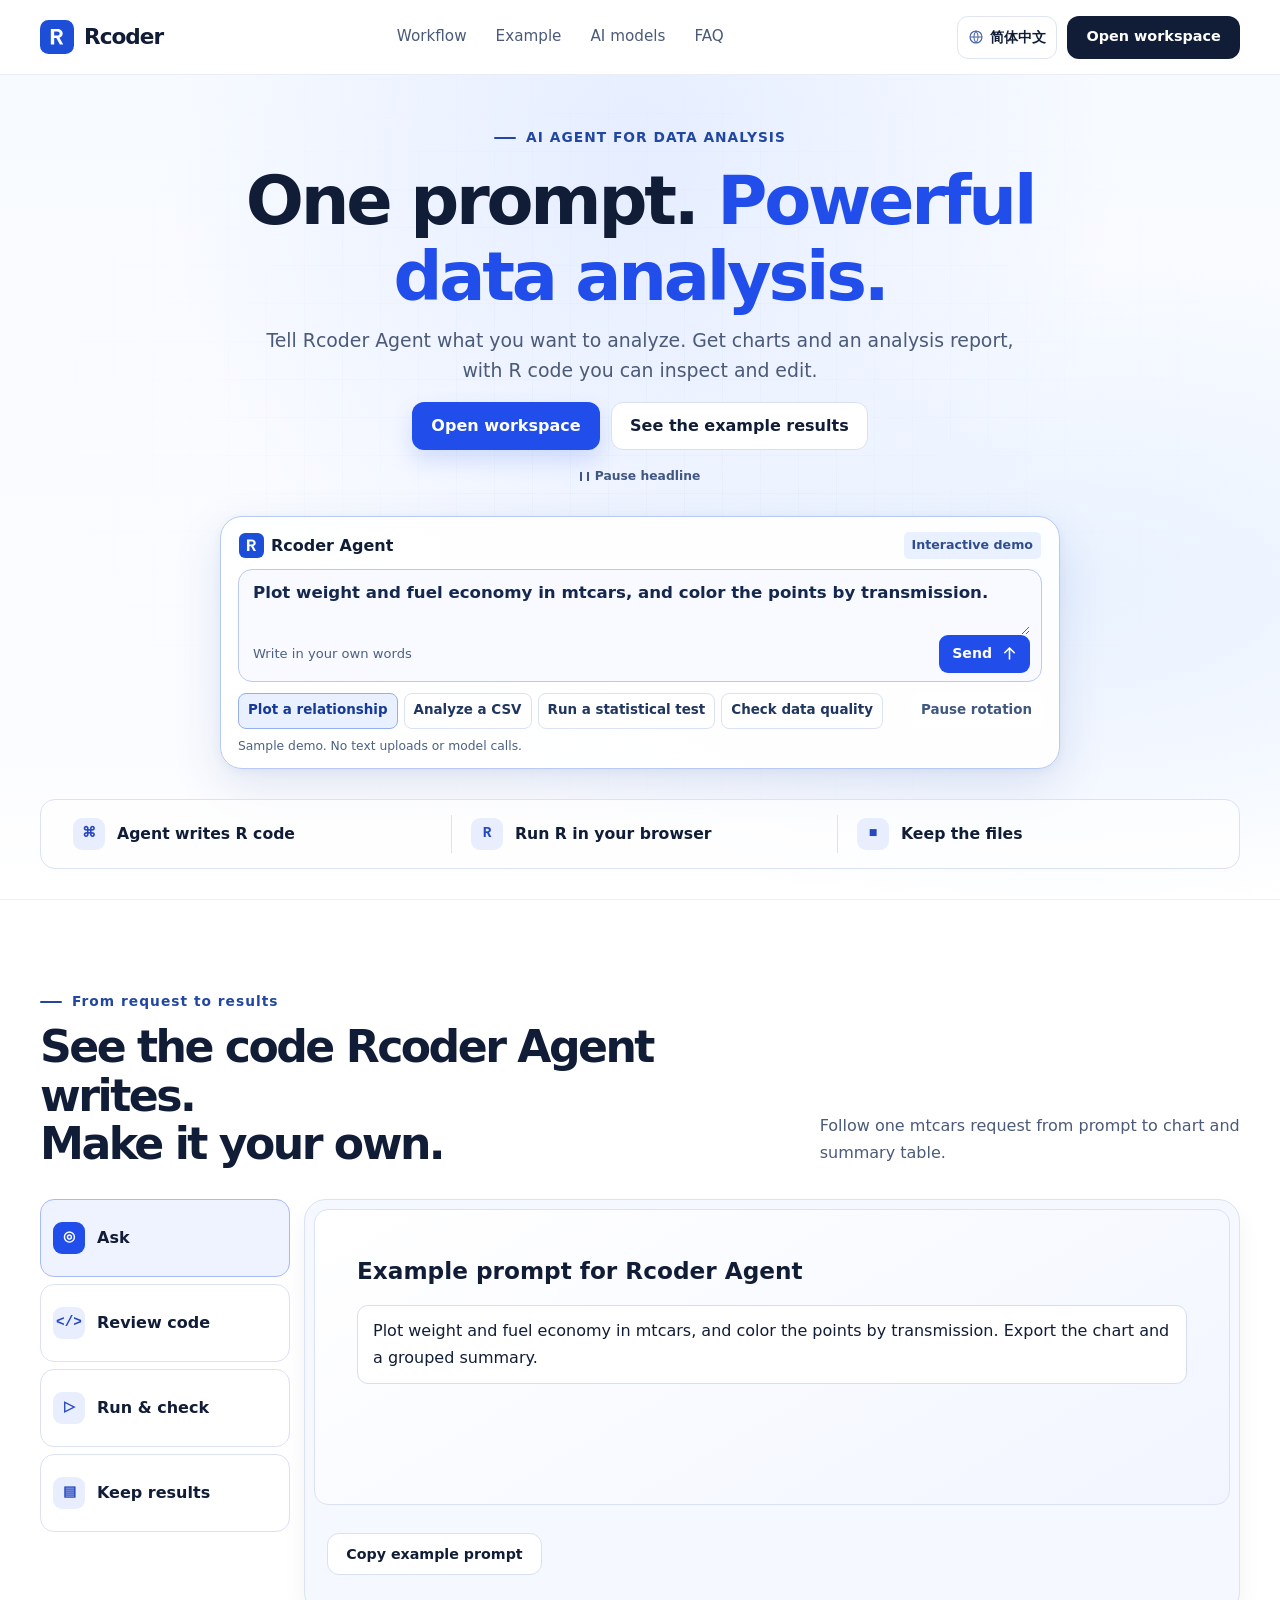
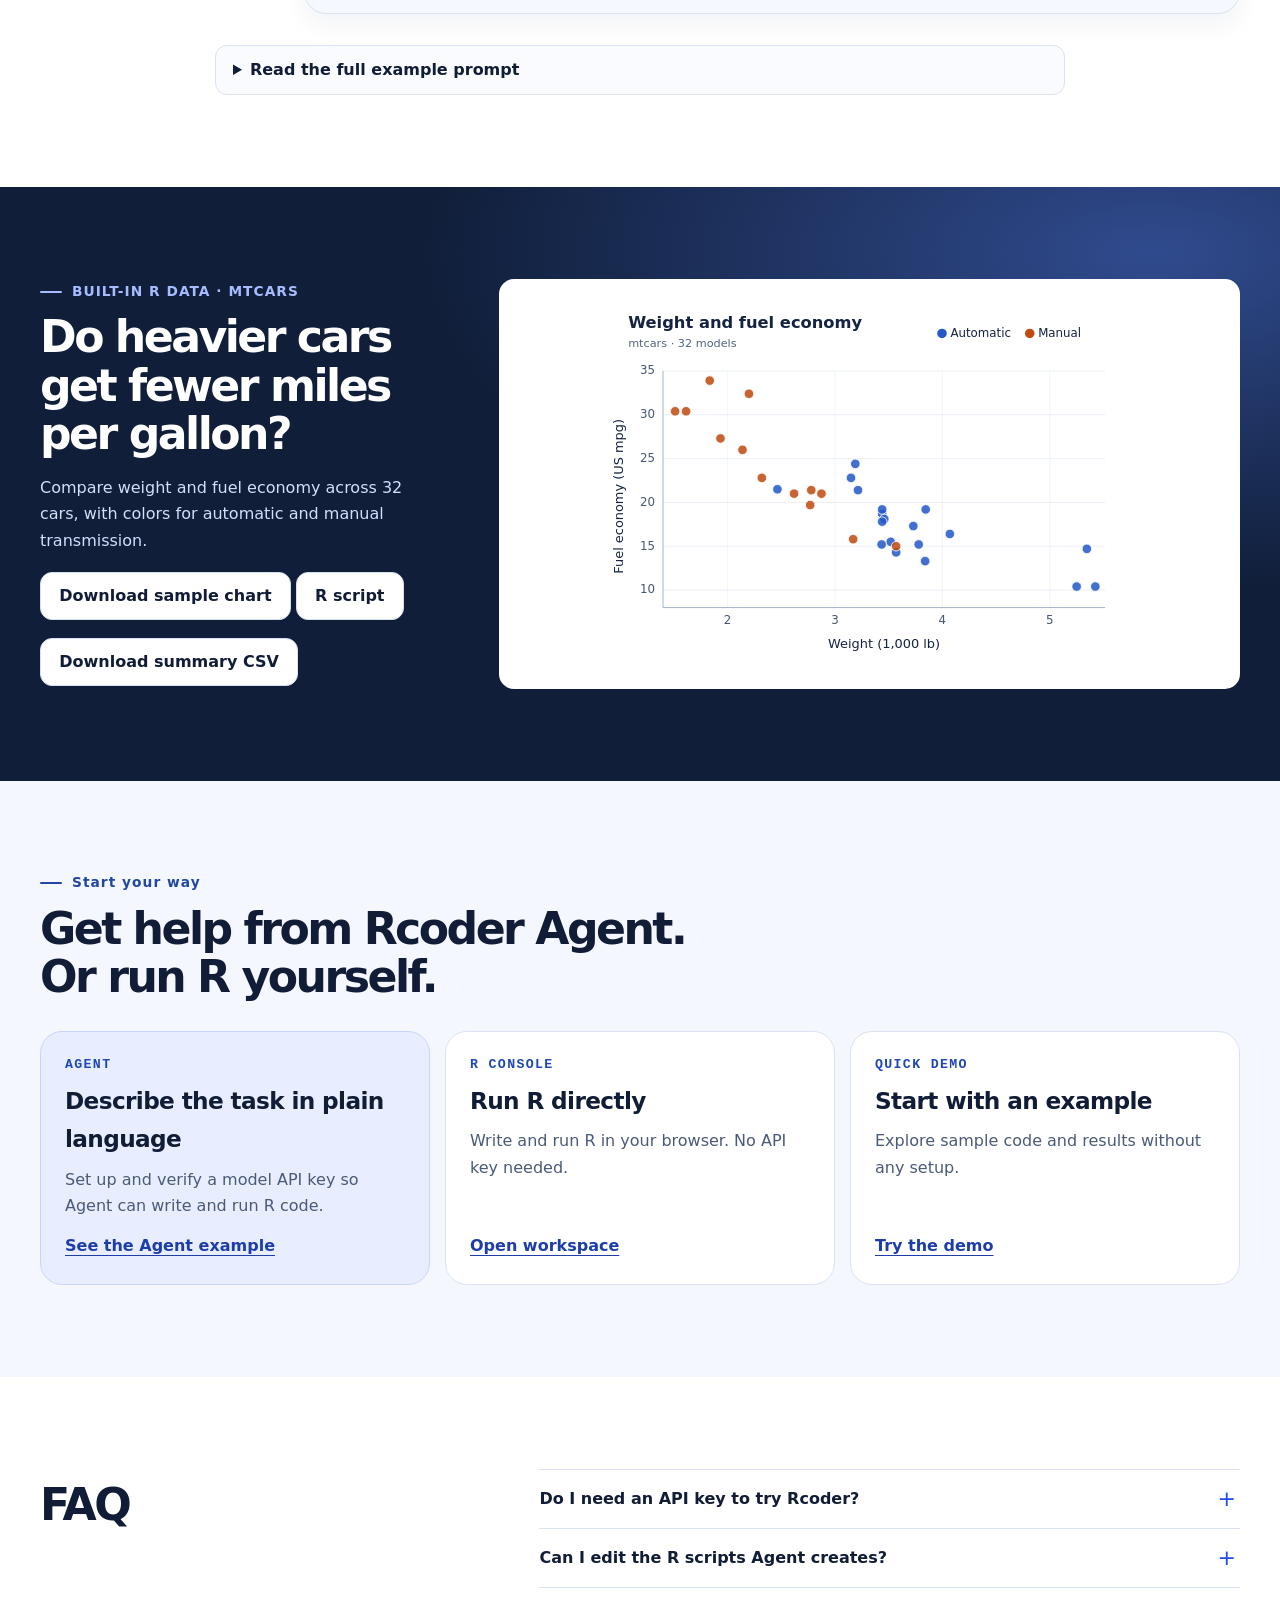
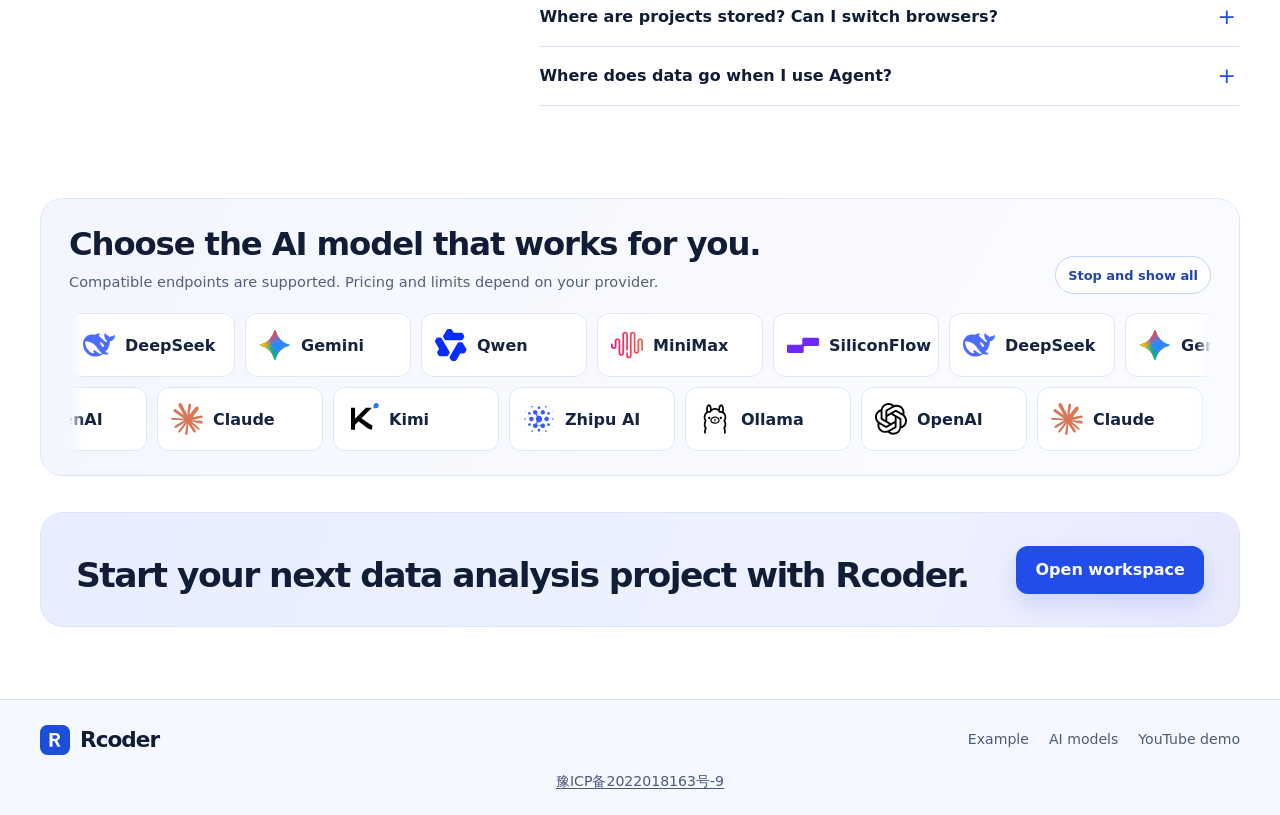
==== commit 54c50536: "Show mtcars and a realistic sample CSV on the homepage" ====
--- a/docs/en/index.html
+++ b/docs/en/index.html
@@ -13,7 +13,7 @@
 <link rel="icon" href="../assets/rcoder.svg" type="image/svg+xml">
 <link rel="stylesheet" href="../styles.css?v=home-copy-1">
 <script src="../app.js" defer></script>
-<script src="../composer.js?v=2" defer></script>
+<script src="../composer.js?v=3" defer></script>
 <script src="../hero-typing.js?v=2" defer></script>
 <meta name="robots" content="noindex, follow">
 <link rel="stylesheet" href="../models.css?v=3">
@@ -86,7 +86,7 @@
           <form class="agent-form" aria-describedby="agent-privacy">
             <label for="agent-input" class="sr-only">Analysis prompt</label>
             <div class="agent-box">
-              <textarea id="agent-input" rows="2" maxlength="400" placeholder="Describe your analysis…">Recreate Anscombe’s quartet in R as a 2×2 scatterplot with fitted lines.</textarea>
+              <textarea id="agent-input" rows="2" maxlength="400" placeholder="Describe your analysis…">Plot weight and fuel economy in mtcars, and color the points by transmission.</textarea>
               <div class="agent-box-tools">
                 <span class="agent-input-hint">Write in your own words</span>
                 <button type="submit" class="agent-send" disabled>
@@ -96,7 +96,7 @@
             </div>
             <div class="agent-select">
               <div class="agent-chips" role="group" aria-label="Choose a demo scenario">
-                <button type="button" data-scene="0" aria-pressed="true">Recreate a chart</button>
+                <button type="button" data-scene="0" aria-pressed="true">Plot a relationship</button>
                 <button type="button" data-scene="1" aria-pressed="false">Analyze a CSV</button>
                 <button type="button" data-scene="2" aria-pressed="false">Run a statistical test</button>
                 <button type="button" data-scene="3" aria-pressed="false">Check data quality</button>
@@ -111,16 +111,16 @@
             <p class="agent-sent"></p>
             <div class="agent-artifacts" hidden>
               <div class="agent-code"><div><span aria-hidden="true">R</span><code class="agent-filename"></code></div><pre tabindex="0" aria-label="Sample R code"><code class="agent-code-content"></code></pre></div>
-              <div class="agent-output"><h3></h3><div class="agent-graphic"></div><p></p><a class="agent-chart-link" href="../assets/anscombe-chart.webp" target="_blank" rel="noopener" hidden>View full-size chart</a></div>
+              <div class="agent-output"><h3></h3><div class="agent-graphic"></div><p></p><a class="agent-chart-link" href="../assets/mtcars-chart.svg" target="_blank" rel="noopener" hidden>View full-size chart</a><a class="agent-chart-link agent-csv-link" href="../assets/my-sales.csv" download hidden>Download sample CSV</a></div>
             </div>
             <a class="agent-next" href="https://rcoder.rlearner.com/" target="_blank" rel="noopener noreferrer" hidden>Run your task in Rcoder</a>
           </div>
           <template id="agent-scenes">
-            <div data-title="Recreate a chart" data-prompt="Recreate Anscombe’s quartet in R as a 2×2 scatterplot with fitted lines." data-note="Anscombe’s quartet" data-detail="Similar fitted lines, very different data distributions." data-labels=""></div>
-            <div data-title="Analyze a CSV" data-prompt="Summarize the sample sales by region, make a bar chart, and export a summary CSV." data-note="Total sales by region" data-detail="The sample totals 450. West is 50 higher than East." data-labels="East|West"></div>
+            <div data-title="Plot a relationship" data-prompt="Plot weight and fuel economy in mtcars, and color the points by transmission." data-note="Weight and fuel economy" data-detail="In this sample, heavier cars generally get fewer miles per gallon." data-labels=""></div>
+            <div data-title="Analyze a CSV" data-prompt="Summarize my sales by region from my-sales.csv, plot the totals, and export a summary CSV." data-note="Total sales by region" data-detail="Recorded sales total 450. West is 50 higher than East." data-labels="East|West"></div>
             <div data-title="Run a statistical test" data-prompt="Compare mean dried weight across the three PlantGrowth groups with a one-way ANOVA and a boxplot." data-note="PlantGrowth · Three groups" data-detail="One-way ANOVA: F(2, 27) = 4.85, p = 0.0159. The boxplots show each group’s distribution." data-labels="Control|Treatment 1|Treatment 2"></div>
-            <div data-title="Check data quality" data-prompt="Check the sample sales data for missing prices and duplicate orders. List the affected rows." data-note="Sample sales data checks" data-detail="Flag affected rows without deleting or filling any values." data-labels="Missing price|Duplicate order"></div>
-            <div data-idle="" data-running="Showing the code and run steps…" data-done="Sample result expanded" data-custom="This is your prompt. The demo does not run custom prompts. Open Rcoder to run your task." data-sent="Sent:" data-anscombe-alt="Four scatterplots of Anscombe’s quartet: similar trend lines but very different distributions."></div>
+            <div data-title="Check data quality" data-prompt="Check my-sales.csv for missing amounts and duplicate orders, and list the row numbers." data-note="Sales file checks" data-detail="Flagged rows only. The source file is unchanged." data-labels="Missing amount|Duplicate order"></div>
+            <div data-idle="" data-running="Showing the code and run steps…" data-done="Sample result expanded" data-custom="This is your prompt. The demo does not run custom prompts. Open Rcoder to run your task." data-sent="Sent:" data-chart-alt="Scatterplot of vehicle weight and fuel economy for 32 models, colored by transmission"></div>
           </template>
         </section>
 
@@ -137,7 +137,7 @@
     <div class="shell">
       <div class="section-heading">
         <div><p class="eyebrow"><span class="eye-line"></span> From request to results</p><h2 id="workflow-heading">See the code Rcoder Agent writes.<br>Make it your own.</h2></div>
-        <p>Follow one request from prompt to chart and summary table with Anscombe’s quartet.</p>
+        <p>Follow one mtcars request from prompt to chart and summary table.</p>
       </div>
       <div class="workflow-board">
         <div class="step-list" role="tablist" aria-label="Agent workflow" aria-orientation="vertical">
@@ -149,34 +149,34 @@
         <div class="step-content">
           <section class="step-panel" id="panel-prompt" role="tabpanel" aria-labelledby="tab-prompt" tabindex="0">
             <div class="artifact-sheet">
-              <h3>Example prompt for Rcoder Agent</h3><blockquote>Use R’s built-in anscombe data to plot four groups on matching axes. Save the chart and a summary table.</blockquote>
+              <h3>Example prompt for Rcoder Agent</h3><blockquote>Plot weight and fuel economy in mtcars, and color the points by transmission. Export the chart and a grouped summary.</blockquote>
             </div>
             <div class="step-caption"><button class="button button-quiet copy-button" id="copy-prompt" type="button">Copy example prompt</button></div>
           </section>
           <section class="step-panel" id="panel-code" role="tabpanel" aria-labelledby="tab-code" tabindex="0" hidden>
             <div class="artifact-sheet">
-              <p class="artifact-kicker">R · scripts/explore.R</p><h3>The script stays in your project</h3><pre><code>data(anscombe)
-lm(y1 ~ x1, data = anscombe)
-plot(anscombe$x1, anscombe$y1)</code></pre><p>This excerpt illustrates the workflow; it is not the full script or a live run.</p>
-            </div>
-            <div class="step-caption"><div><h3>The script stays in your project</h3><p>Open <code>scripts/explore.R</code> to review the inputs, plotting logic, and output paths. Edit it directly if needed.</p></div></div>
+              <p class="artifact-kicker">R · scripts/mtcars.R</p><h3>The script stays in your project</h3><pre><code>d &lt;- datasets::mtcars
+colors &lt;- c("#2458c6", "#be4b10")
+plot(mpg ~ wt, data = d, pch = 19, col = colors[d$am + 1L])</code></pre><p>This excerpt illustrates the workflow; it is not the full script or a live run.</p>
+            </div>
+            <div class="step-caption"><div><h3>The script stays in your project</h3><p>Open <code>scripts/mtcars.R</code> to review the inputs, plotting logic, and output paths. Edit it directly if needed.</p></div></div>
           </section>
           <section class="step-panel" id="panel-run" role="tabpanel" aria-labelledby="tab-run" tabindex="0" hidden>
             <div class="artifact-sheet">
-              <h3>Open the results after the run</h3><ul><li>Check the axes, panels, and data source.</li><li>Open the saved PNG instead of relying on a success message.</li><li>Verify the CSV columns, groups, and values.</li></ul>
-            </div>
-            <div class="step-caption"><div><h3>Open the results after the run</h3><p>Read the Agent&#x27;s run output, then open the PNG to check the axes, panels, and data source.</p></div></div>
+              <h3>Open the results after the run</h3><ul><li>Check the units for weight and fuel economy.</li><li>Open the saved PNG instead of relying on a success message.</li><li>Verify the CSV columns, groups, and values.</li></ul>
+            </div>
+            <div class="step-caption"><div><h3>Open the results after the run</h3><p>Read the Agent&#x27;s run output, then open the PNG to check the axes, legend, and data source.</p></div></div>
           </section>
           <section class="step-panel" id="panel-output" role="tabpanel" aria-labelledby="tab-output" tabindex="0" hidden>
-            <figure class="workspace-shot output-shot"><img src="../assets/anscombe-chart.webp" width="960" height="840" loading="lazy" alt="The actual four-panel Anscombe export, with matching axis limits"><div class="export-files"><p class="eyebrow">Files from this example</p><ul><li><span class="file-type">R</span><code>scripts/explore.R</code></li><li><span class="file-type file-type-png">PNG</span><code>output/anscombe_quartet.png</code></li><li><span class="file-type file-type-csv">CSV</span><code>output/anscombe_summary.csv</code></li></ul></div></figure>
-            <div class="step-caption"><div><h3>Take the results with you</h3><p>Download individual files in the workspace or export a project ZIP. Open the downloads to make sure they contain what you expect.</p></div><a class="button button-quiet sample-download" href="../assets/anscombe-chart.webp" download="rcoder-anscombe.webp">Download sample chart</a></div>
+            <figure class="workspace-shot output-shot"><img src="../assets/mtcars-chart.svg" width="960" height="680" loading="lazy" alt="Scatterplot of vehicle weight and fuel economy for 32 models, colored by transmission"><div class="export-files"><p class="eyebrow">Files from this example</p><ul><li><span class="file-type">R</span><code>scripts/mtcars.R</code></li><li><span class="file-type file-type-png">PNG</span><code>output/mtcars_chart.png</code></li><li><span class="file-type file-type-csv">CSV</span><code>output/mtcars_summary.csv</code></li></ul></div></figure>
+            <div class="step-caption"><div><h3>Take the results with you</h3><p>Download individual files in the workspace or export a project ZIP. Open the downloads to make sure they contain what you expect.</p></div><a class="button button-quiet sample-download" href="../assets/mtcars-chart.svg" download="rcoder-mtcars.svg">Download sample chart</a></div>
           </section>
         </div>
       </div>
       <p id="copy-status" class="copy-status" data-success="Example prompt copied." data-fallback="The prompt is open and selected. Use your device&#x27;s copy command." role="status" aria-live="polite"></p>
       <details class="prompt-details" id="prompt-details">
         <summary>Read the full example prompt</summary>
-        <div class="prompt-text" id="prompt-text">Use the built-in R dataset anscombe. Write and run scripts/explore.R. Make a 2×2 grid of scatter plots in base R with the same axis limits in every panel, and fit a line in each one. Save output/anscombe_quartet.png and a CSV with mean x, mean y, correlation, and slope by group. Credit the data source and label this as a new visualization, not a reproduction of the paper&#x27;s figure.</div>
+        <div class="prompt-text" id="prompt-text">Plot weight and fuel economy in mtcars, and color the points by transmission. Use base R. Save the PNG to output/mtcars_chart.png and export the count, mean weight, and mean mpg by transmission to output/mtcars_summary.csv.</div>
       </details>
     </div>
   </section>
@@ -184,13 +184,12 @@
   <section class="demo section" id="demo" aria-labelledby="demo-heading">
     <div class="shell demo-grid">
       <div>
-        <p class="eyebrow"><span class="eye-line"></span> PUBLIC DATA EXAMPLE · ANSCOMBE</p>
-        <h2 id="demo-heading">See the pattern behind the number.</h2>
-        <p>All four groups in Anscombe’s quartet have a correlation of about 0.82, yet their scatter plots look very different.</p>
-        <p class="demo-note">A new visualization of R’s built-in Anscombe data, not a reproduction of the paper figure.</p>
-        <a class="button button-quiet release-case-download" href="../assets/anscombe-chart.webp" download="rcoder-anscombe.webp">Download sample chart</a>
-      </div>
-      <figure class="release-case-chart"><img src="../assets/anscombe-chart.webp" width="960" height="840" loading="lazy" alt="The actual four-panel Anscombe export, with matching axis limits"></figure>
+        <p class="eyebrow"><span class="eye-line"></span> BUILT-IN R DATA · MTCARS</p>
+        <h2 id="demo-heading">Do heavier cars get fewer miles per gallon?</h2>
+        <p>Compare weight and fuel economy across 32 cars, with colors for automatic and manual transmission.</p>
+        <a class="button button-quiet release-case-download" href="../assets/mtcars-chart.svg" download="rcoder-mtcars.svg">Download sample chart</a> <a class="button button-quiet release-case-download" href="../assets/mtcars.R" download>R script</a> <a class="button button-quiet release-case-download" href="../assets/mtcars_summary.csv" download>Download summary CSV</a>
+      </div>
+      <figure class="release-case-chart"><img src="../assets/mtcars-chart.svg" width="960" height="680" loading="lazy" alt="Scatterplot of vehicle weight and fuel economy for 32 models, colored by transmission"></figure>
     </div>
   </section>
 
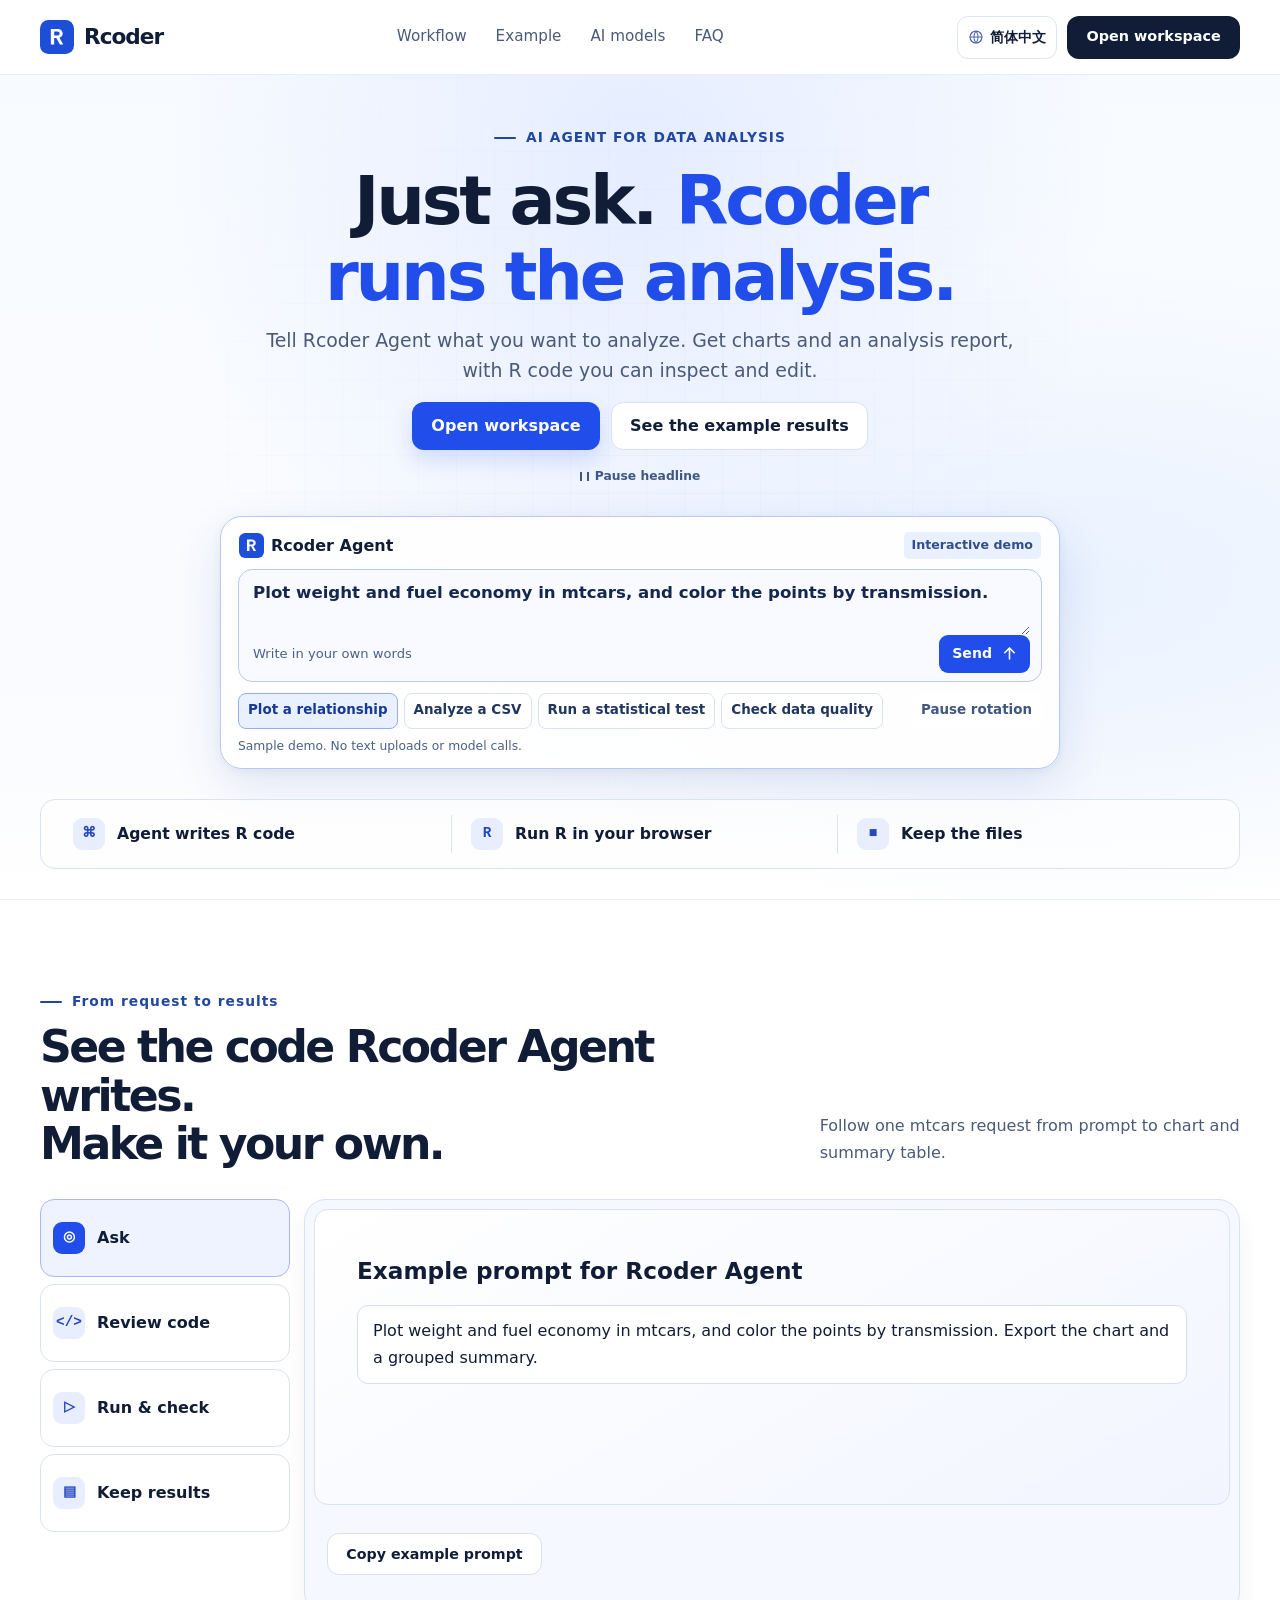
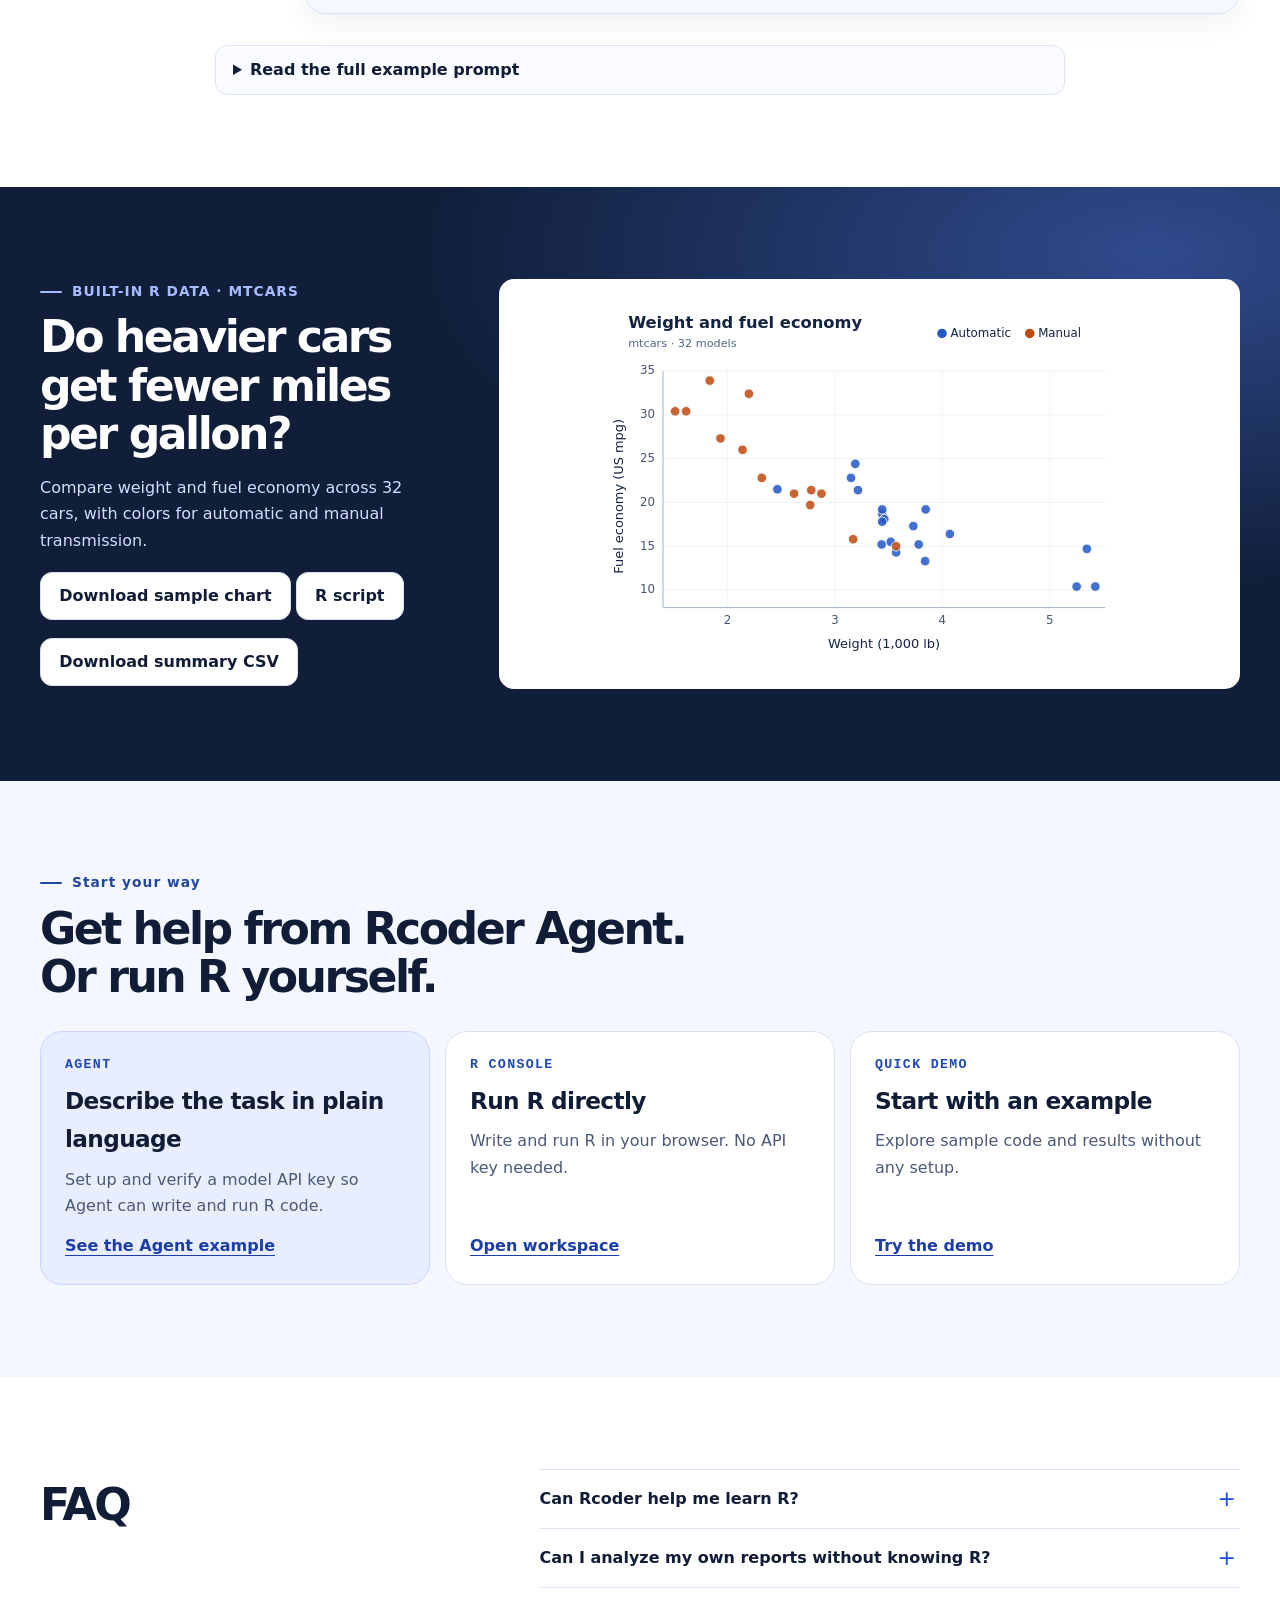
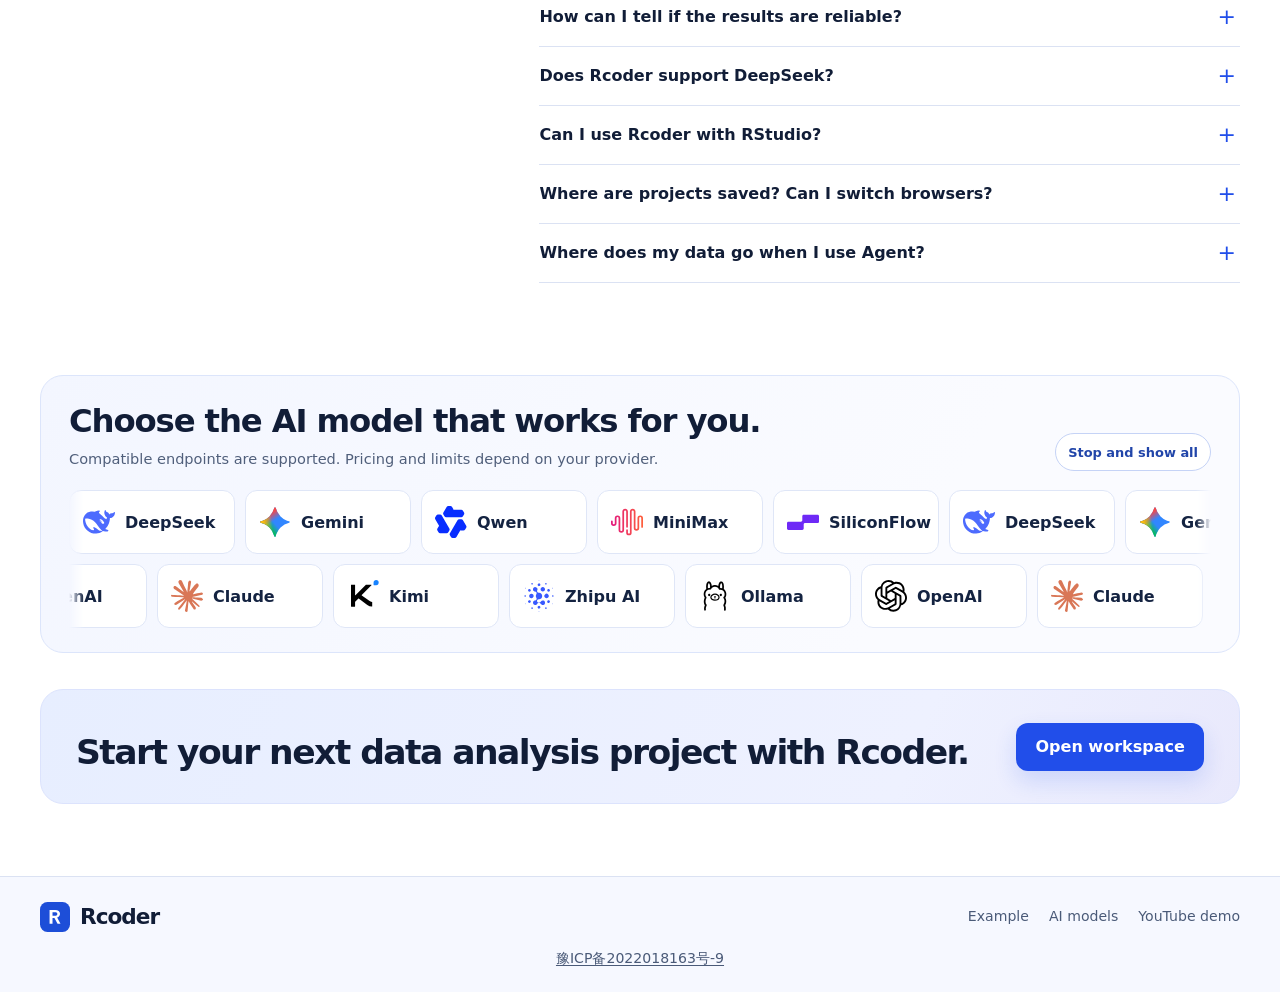
==== commit 29559c89: "Rewrite homepage FAQs around common visitor questions" ====
--- a/docs/en/index.html
+++ b/docs/en/index.html
@@ -215,10 +215,13 @@
     <div class="shell faq-grid">
       <div><h2 id="faq-heading">FAQ</h2></div>
       <div class="faq-list">
-        <details><summary>Do I need an API key to try Rcoder?</summary><p>No. You can write and run R code and view plots without one. To use Rcoder Agent, configure and verify a model API key. Charges and limits depend on the provider you choose.</p></details>
-        <details><summary>Can I edit the R scripts Agent creates?</summary><p>Yes. They are regular R files in your project. Read, edit, and rerun them in the workspace. Open the output files to check the results rather than relying on Agent&#x27;s reply alone.</p></details>
-        <details><summary>Where are projects stored? Can I switch browsers?</summary><p>Projects are stored in site storage in your current browser. Before changing browser, device, or workspace domain, export and inspect a project ZIP, then test importing it in the new environment. The ZIP backs up project files, not the full workspace state.</p></details>
-        <details><summary>Where does data go when I use Agent?</summary><p>Projects are stored in your browser by default. Agent sends requests to the model provider you configure. Prompts, attachments, and project context included in a request may be sent to that provider. Check its policies and your project requirements before using sensitive data.</p></details>
+        <details><summary>Can Rcoder help me learn R?</summary><p>Yes. Tell Rcoder what you already know and what you want to learn. It can suggest exercises at your level, walk you through your first chart with data you care about, and help you work through errors.</p></details>
+        <details><summary>Can I analyze my own reports without knowing R?</summary><p>Yes. Import a CSV and ask in plain language, for example: “Summarize sales by month and plot the trend.” Rcoder Agent can write and run the R code and make the chart. You can check it against your data.</p></details>
+        <details><summary>How can I tell if the results are reliable?</summary><p>When Agent runs an analysis, R computes the numbers and generates the charts. You can inspect the code and output, make changes, and rerun it. AI can still misread a column, choose the wrong method, or misinterpret the output. Double-check important conclusions.</p></details>
+        <details><summary>Does Rcoder support DeepSeek?</summary><p>Yes. Rcoder also supports providers such as OpenAI, Claude, and Gemini. Set up a provider to use Agent. No model API key is needed to run R manually.</p></details>
+        <details><summary>Can I use Rcoder with RStudio?</summary><p>Yes. Import R scripts and data files from RStudio into Rcoder, or export a project ZIP from Rcoder, unzip it, and open the <code>.Rproj</code> file in RStudio. Some R packages may need to be installed in the new environment.</p></details>
+        <details><summary>Where are projects saved? Can I switch browsers?</summary><p>Project files are stored in your current browser by default. Before switching browsers, devices, or domains, export a ZIP and check that you can open it in the new environment. The ZIP contains project files, not the entire workspace state.</p></details>
+        <details><summary>Where does my data go when I use Agent?</summary><p>Agent sends requests to the model provider you configure. This can include your prompt and any attachments or project content included in the request. Check the provider’s policies and your data requirements before using sensitive data.</p></details>
       </div>
     </div>
   </section>
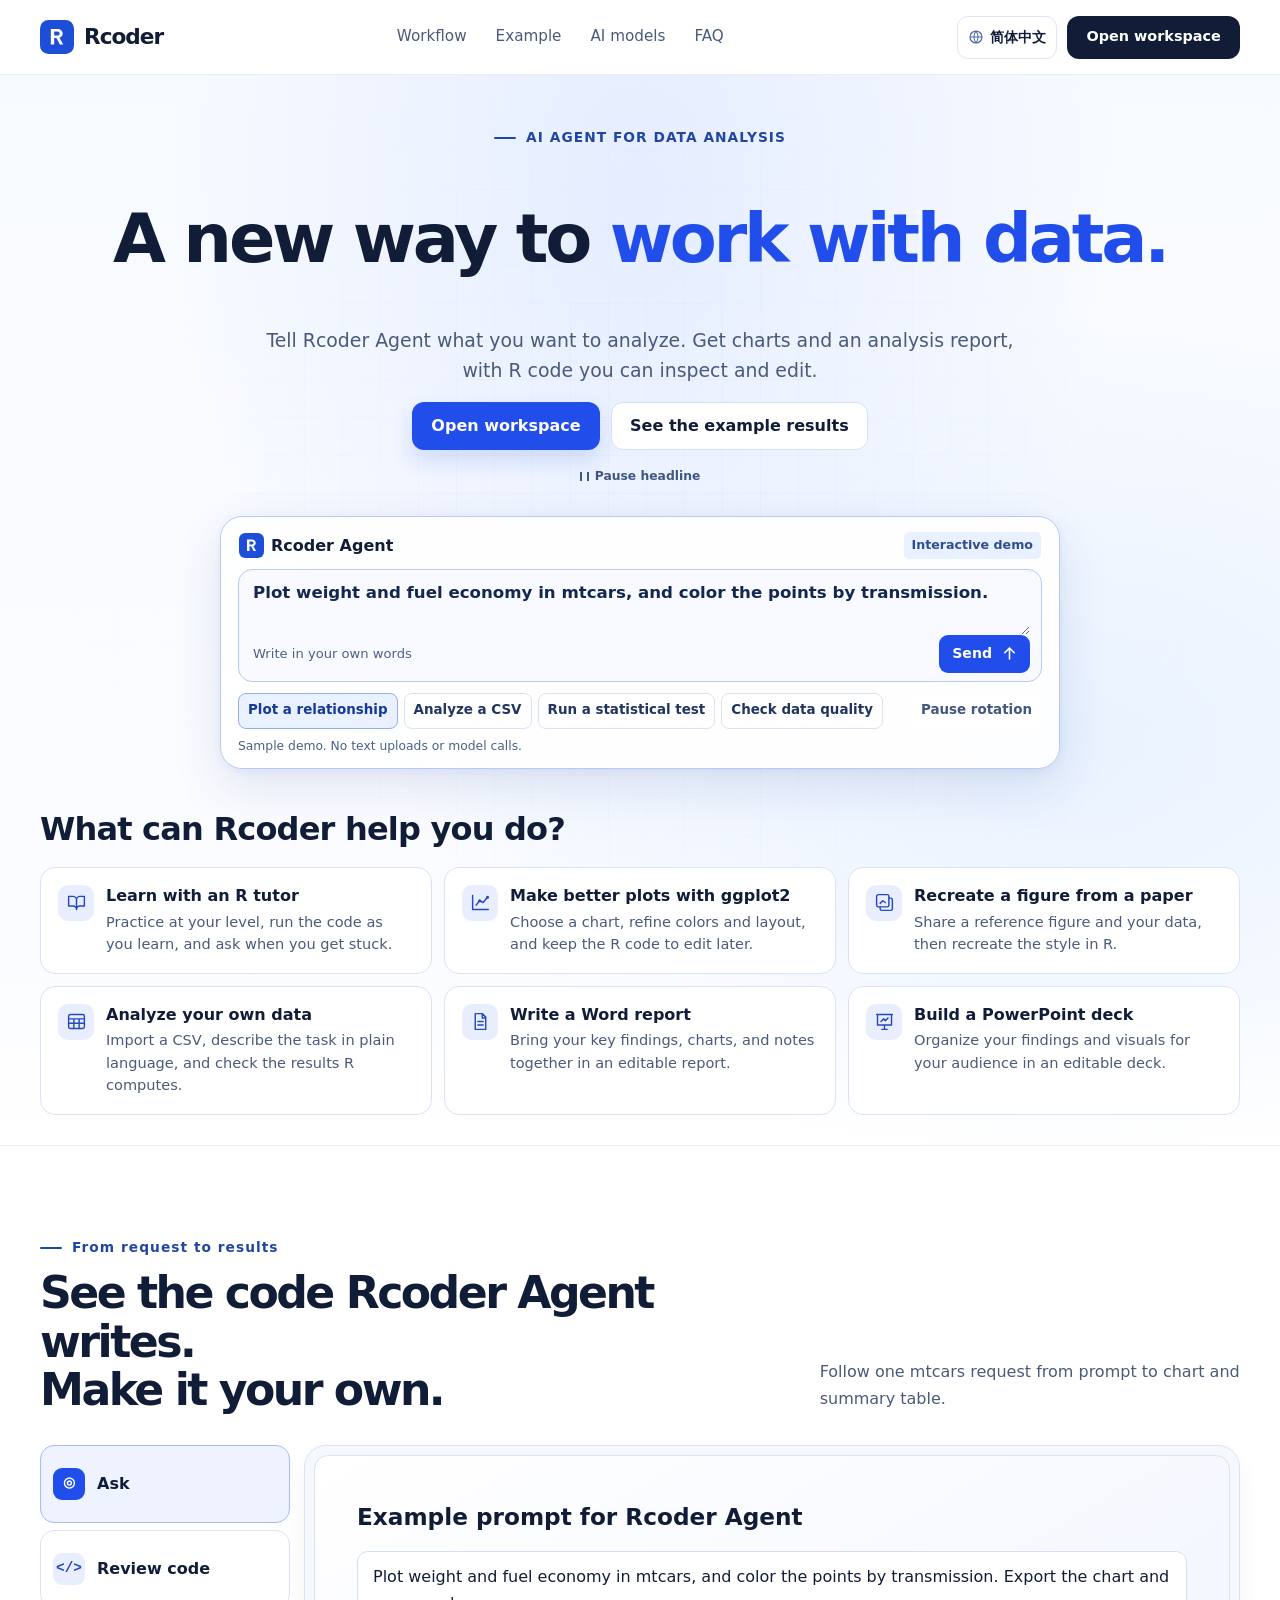
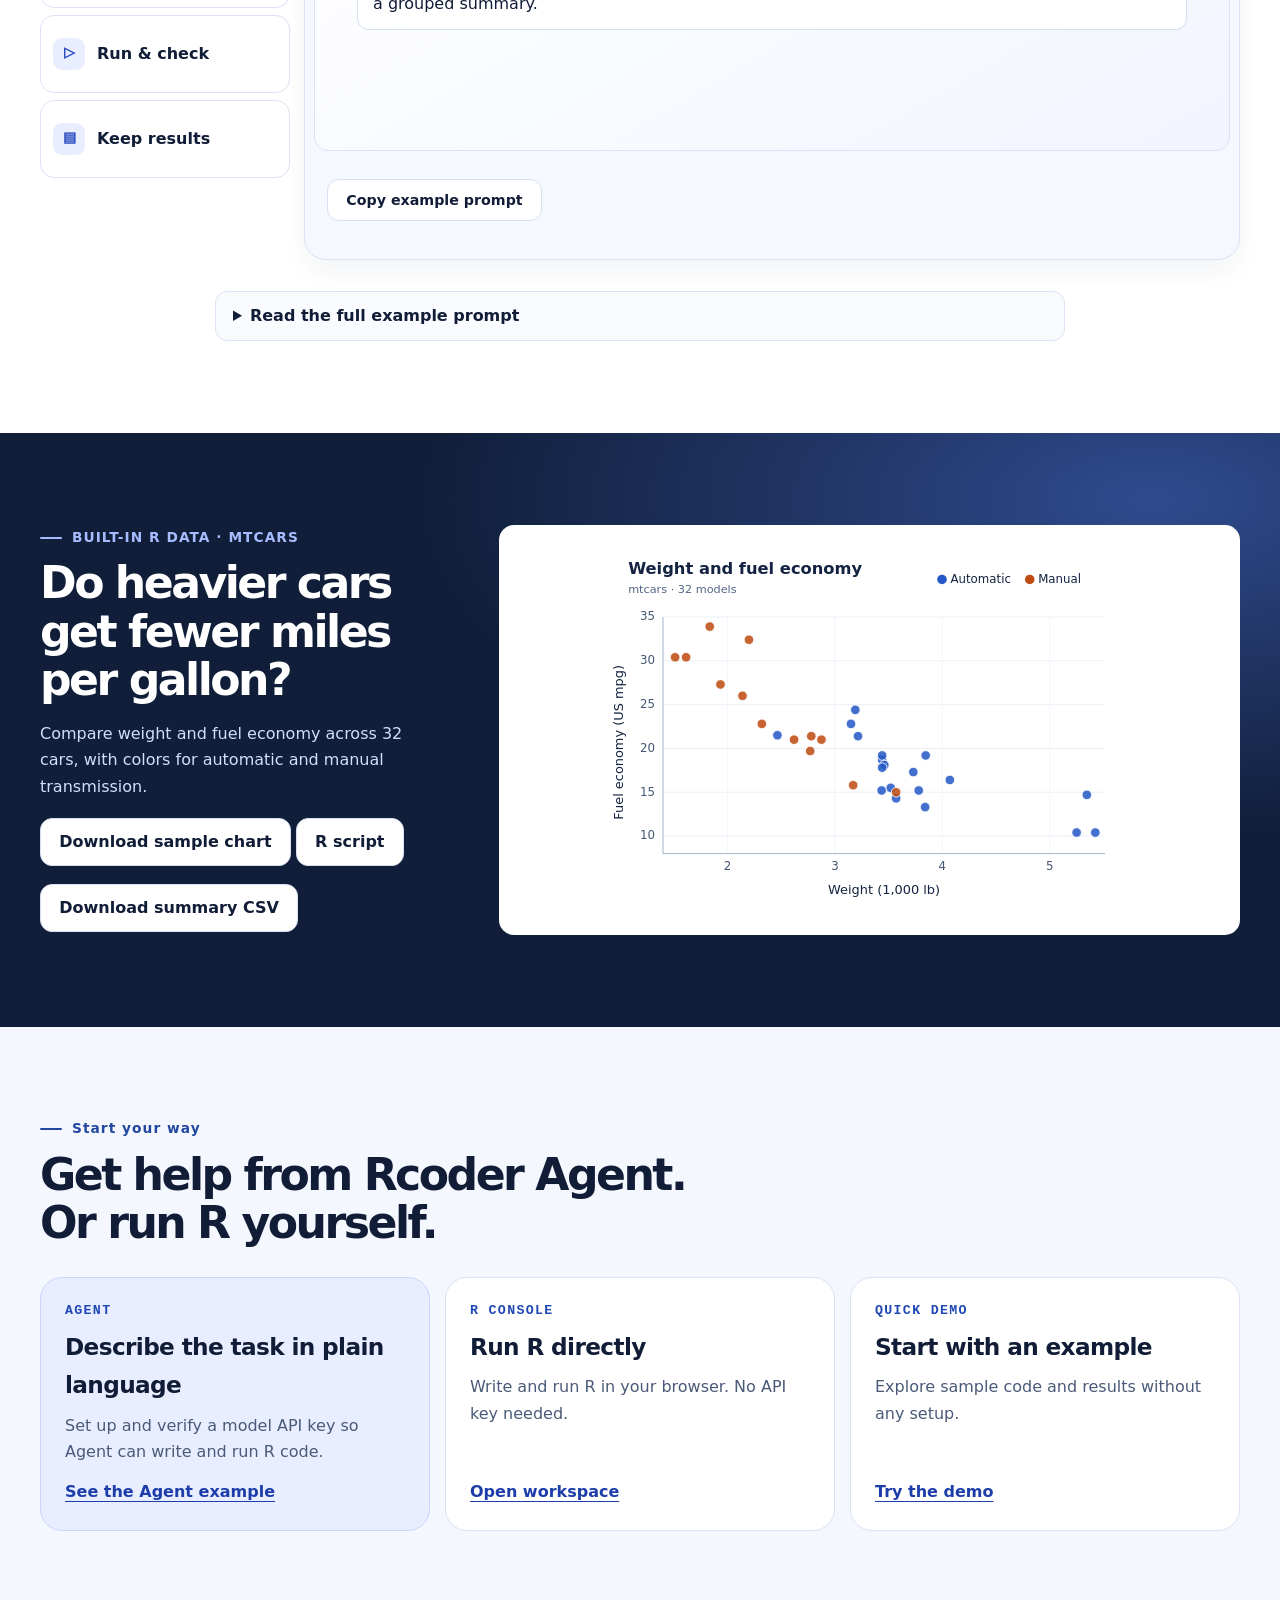
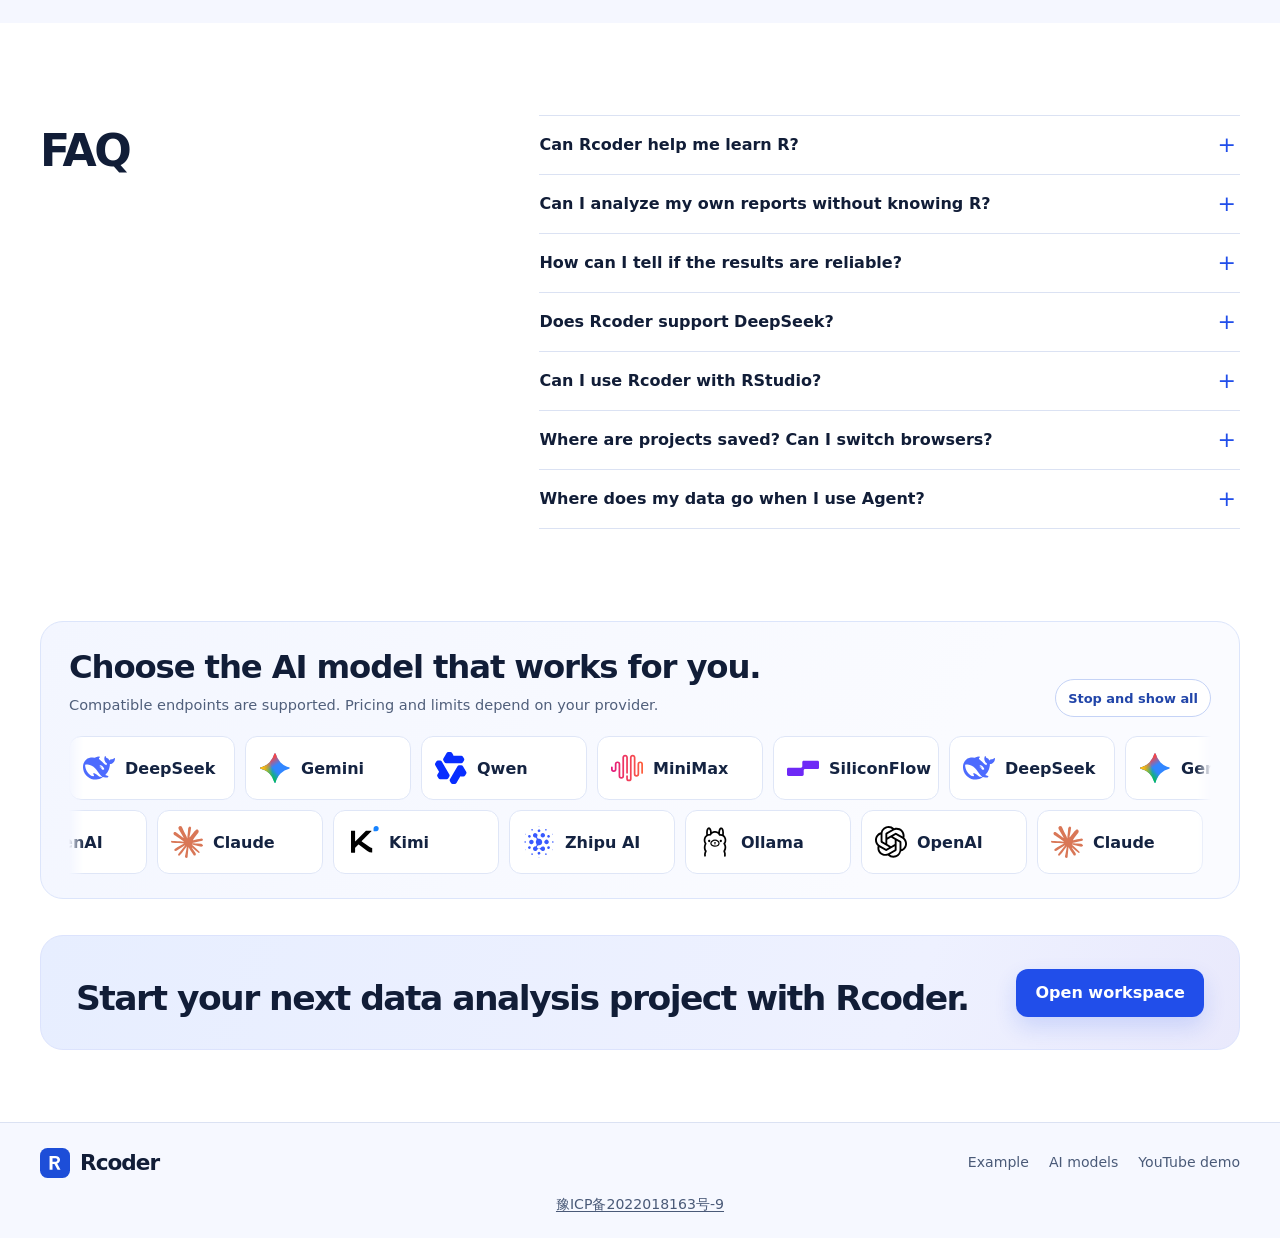
==== commit a45ca715: "Replace the homepage proof strip with six capability cards" ====
--- a/docs/en/index.html
+++ b/docs/en/index.html
@@ -11,7 +11,7 @@
 <link rel="alternate" hreflang="en" href="https://shalom-lab.github.io/rcoder-home/en/">
 <link rel="alternate" hreflang="x-default" href="https://shalom-lab.github.io/rcoder-home/">
 <link rel="icon" href="../assets/rcoder.svg" type="image/svg+xml">
-<link rel="stylesheet" href="../styles.css?v=home-copy-1">
+<link rel="stylesheet" href="../styles.css?v=capabilities-1">
 <script src="../app.js" defer></script>
 <script src="../composer.js?v=3" defer></script>
 <script src="../hero-typing.js?v=2" defer></script>
@@ -125,11 +125,17 @@
         </section>
 
       </div>
-      <div class="proof-strip" aria-label="Key Rcoder capabilities">
-        <div><span class="proof-icon">⌘</span><div><strong>Agent writes R code</strong></div></div>
-        <div><span class="proof-icon">R</span><div><strong>Run R in your browser</strong></div></div>
-        <div><span class="proof-icon">■</span><div><strong>Keep the files</strong></div></div>
-      </div>
+      <section class="capabilities" id="capabilities" aria-labelledby="capabilities-heading">
+        <h2 id="capabilities-heading">What can Rcoder help you do?</h2>
+        <ul class="capability-grid" role="list">
+          <li class="capability-card"><span class="capability-icon"><svg viewBox="0 0 24 24" fill="none" stroke="currentColor" stroke-width="1.65" stroke-linecap="round" stroke-linejoin="round" aria-hidden="true"><path d="M3 5h5a4 4 0 0 1 4 4v11a4 4 0 0 0-4-4H3zm18 0h-5a4 4 0 0 0-4 4v11a4 4 0 0 1 4-4h5z"/></svg></span><div><h3>Learn with an R tutor</h3><p>Practice at your level, run the code as you learn, and ask when you get stuck.</p></div></li>
+          <li class="capability-card"><span class="capability-icon"><svg viewBox="0 0 24 24" fill="none" stroke="currentColor" stroke-width="1.65" stroke-linecap="round" stroke-linejoin="round" aria-hidden="true"><path d="M3 4v16h18M7 15l4-5 4 2 5-6"/><circle cx="11" cy="10" r="1"/><circle cx="20" cy="6" r="1"/></svg></span><div><h3>Make better plots with ggplot2</h3><p>Choose a chart, refine colors and layout, and keep the R code to edit later.</p></div></li>
+          <li class="capability-card"><span class="capability-icon"><svg viewBox="0 0 24 24" fill="none" stroke="currentColor" stroke-width="1.65" stroke-linecap="round" stroke-linejoin="round" aria-hidden="true"><rect x="3" y="3" width="14" height="14" rx="2"/><path d="M7 17v2a2 2 0 0 0 2 2h10a2 2 0 0 0 2-2V9a2 2 0 0 0-2-2h-2M7 13l3-3 3 2"/></svg></span><div><h3>Recreate a figure from a paper</h3><p>Share a reference figure and your data, then recreate the style in R.</p></div></li>
+          <li class="capability-card"><span class="capability-icon"><svg viewBox="0 0 24 24" fill="none" stroke="currentColor" stroke-width="1.65" stroke-linecap="round" stroke-linejoin="round" aria-hidden="true"><rect x="3" y="4" width="18" height="16" rx="2"/><path d="M3 9h18M3 14h18M9 9v11M15 9v11"/></svg></span><div><h3>Analyze your own data</h3><p>Import a CSV, describe the task in plain language, and check the results R computes.</p></div></li>
+          <li class="capability-card"><span class="capability-icon"><svg viewBox="0 0 24 24" fill="none" stroke="currentColor" stroke-width="1.65" stroke-linecap="round" stroke-linejoin="round" aria-hidden="true"><path d="M6 3h8l4 4v14H6zM14 3v5h4M9 12h6m-6 4h6"/></svg></span><div><h3>Write a Word report</h3><p>Bring your key findings, charts, and notes together in an editable report.</p></div></li>
+          <li class="capability-card"><span class="capability-icon"><svg viewBox="0 0 24 24" fill="none" stroke="currentColor" stroke-width="1.65" stroke-linecap="round" stroke-linejoin="round" aria-hidden="true"><path d="M3 4h18m-1 0v12H4V4m8 12v5m-3 0h6M8 12l3-3 2 2 3-3"/></svg></span><div><h3>Build a PowerPoint deck</h3><p>Organize your findings and visuals for your audience in an editable deck.</p></div></li>
+        </ul>
+      </section>
     </div>
   </section>
 
--- a/docs/styles.css
+++ b/docs/styles.css
@@ -55,11 +55,7 @@
 .file-type{display:inline-flex;align-items:center;justify-content:center;min-width:28px;padding:1px 4px;border-radius:5px;background:#d9e4ff;color:#153087;font-weight:820;font-size:.69rem;line-height:1.5;letter-spacing:.02em;white-space:nowrap}
 .file-type-png{background:#e6dfff;color:#593394}.file-type-csv{background:#d9f1e5;color:#176946}
 .hero-visual figcaption{font-size:.81rem;color:#5a698b;margin:12px 0 0;text-align:center}
-.proof-strip{margin-top:58px;display:grid;grid-template-columns:repeat(3,1fr);gap:8px;border:1px solid var(--line);background:#ffffffa8;border-radius:15px;padding:15px 24px}
-.proof-strip>div{display:flex;align-items:center;gap:12px;padding:3px 8px}
-.proof-strip>div+div{border-left:1px solid var(--line);padding-left:19px}
-.proof-icon,.step-mark{width:32px;height:32px;display:grid;place-items:center;border-radius:9px;background:#e9eeff;color:#2548bf;font-family:var(--mono);font-size:.9rem;font-weight:800;flex:none}
-.proof-strip strong{display:block;font-size:.98rem}
+.step-mark{width:32px;height:32px;display:grid;place-items:center;border-radius:9px;background:#e9eeff;color:#2548bf;font-family:var(--mono);font-size:.9rem;font-weight:800;flex:none}
 .section{padding:92px 0}
 .section h2,.closing h2{font-size:clamp(2.02rem,3.45vw,3.18rem);line-height:1.24;letter-spacing:-.045em;font-weight:850;margin:12px 0 0}
 .section-heading{display:grid;grid-template-columns:1.15fr .65fr;gap:36px;align-items:end;margin-bottom:30px}
@@ -131,9 +127,6 @@
   .hero h1{font-size:clamp(2.65rem,8.25vw,4.12rem);margin:14px 0 19px}
   .hero-visual{max-width:680px}
   .hero-visual figcaption{text-align:left;margin-top:9px}
-  .proof-strip{margin-top:25px;padding:11px 13px}
-  .proof-strip>div{padding:3px;gap:8px}
-  .proof-strip>div+div{padding-left:9px}
   .section-heading,.faq-grid,.demo-grid{gap:20px}
   .section-heading>p{margin:0}
   .workflow-board{grid-template-columns:1fr}
@@ -157,10 +150,6 @@
   .stage{border-radius:12px}
   .stage-header{min-height:35px;padding:6px 10px;font-size:.78rem}
   .stage-footer{padding:7px 9px;font-size:.69rem}
-  .proof-strip{grid-template-columns:1fr;padding:9px 13px;gap:1px}
-  .proof-strip>div,.proof-strip>div+div{border-left:0;padding:7px 3px}
-  .proof-strip>div+div{border-top:1px solid var(--line)}
-  .proof-strip strong{font-size:.91rem}
   .section{padding:55px 0}
   .section h2,.closing h2{margin-top:10px}
   .step-list{grid-template-columns:repeat(2,minmax(0,1fr))}
@@ -240,7 +229,6 @@
 .hero-live .hero-description{margin-inline:auto;max-width:47rem;line-height:1.55}
 .hero-live .actions{margin:17px 0 7px}
 .hero-live .hero-note{margin-inline:auto;max-width:45rem;text-wrap:balance}
-.hero-live .proof-strip{margin-top:30px}
 .agent-preview{max-width:840px;margin:25px auto 0;min-width:0;padding:15px 17px 12px;border-radius:22px;border:1px solid #b8c9f3;background:#ffffffec;box-shadow:0 18px 50px #163b8e1e,0 2px 8px #1f4a9a10;scroll-margin-top:89px}
 .agent-top,.agent-box-tools,.agent-select,.agent-result-head{display:flex;align-items:center;justify-content:space-between;gap:10px}
 .agent-top{margin:0 1px 10px}
@@ -293,7 +281,7 @@
 .agent-boxplots svg{display:block;width:100%;max-height:111px}
 .agent-plot-labels{padding-left:10%;display:grid;grid-template-columns:repeat(3,1fr);text-align:center;font-size:.62rem;color:#405579}
 .agent-next{display:inline-block;color:#153fae;text-decoration:underline;font-weight:700;font-size:.89rem}
-@media(max-width:830px){.hero-live{padding-top:35px}.hero-live .proof-strip{margin-top:22px}}
+@media(max-width:830px){.hero-live{padding-top:35px}}
 @media(max-width:560px){
   .hero-live{padding-top:28px}
   .hero-live h1{line-height:1.12}
@@ -347,3 +335,15 @@
 .path-grid .path{display:flex;flex-direction:column;align-items:flex-start}
 .path-grid .text-link{margin-top:auto}
 @media(max-width:860px){.path-grid{grid-template-columns:1fr}}
+
+/* Capabilities under the interactive hero. */
+.capabilities{margin-top:40px;scroll-margin-top:90px}
+.capabilities h2{font-size:clamp(1.5rem,2.6vw,2rem);font-weight:850;line-height:1.25;letter-spacing:-.025em;margin:0 0 18px}
+.capability-grid{list-style:none;padding:0;margin:0;display:grid;grid-template-columns:repeat(3,minmax(0,1fr));gap:12px}
+.capability-card{display:grid;grid-template-columns:auto minmax(0,1fr);align-content:start;align-items:start;gap:12px;padding:17px;border:1px solid var(--line);border-radius:15px;background:#fff}
+.capability-icon{display:grid;place-items:center;width:36px;height:36px;border-radius:10px;background:#e9eeff;color:#2548bf}
+.capability-icon svg{width:21px;height:21px}
+.capability-card h3{font-size:1rem;line-height:1.35;font-weight:790;margin:0}
+.capability-card p{font-size:.91rem;line-height:1.55;color:var(--sub);margin:4px 0 0}
+@media(max-width:860px){.capability-grid{grid-template-columns:repeat(2,minmax(0,1fr))}}
+@media(max-width:520px){.capabilities{margin-top:30px}.capability-grid{grid-template-columns:1fr;gap:9px}.capability-card{padding:13px}}
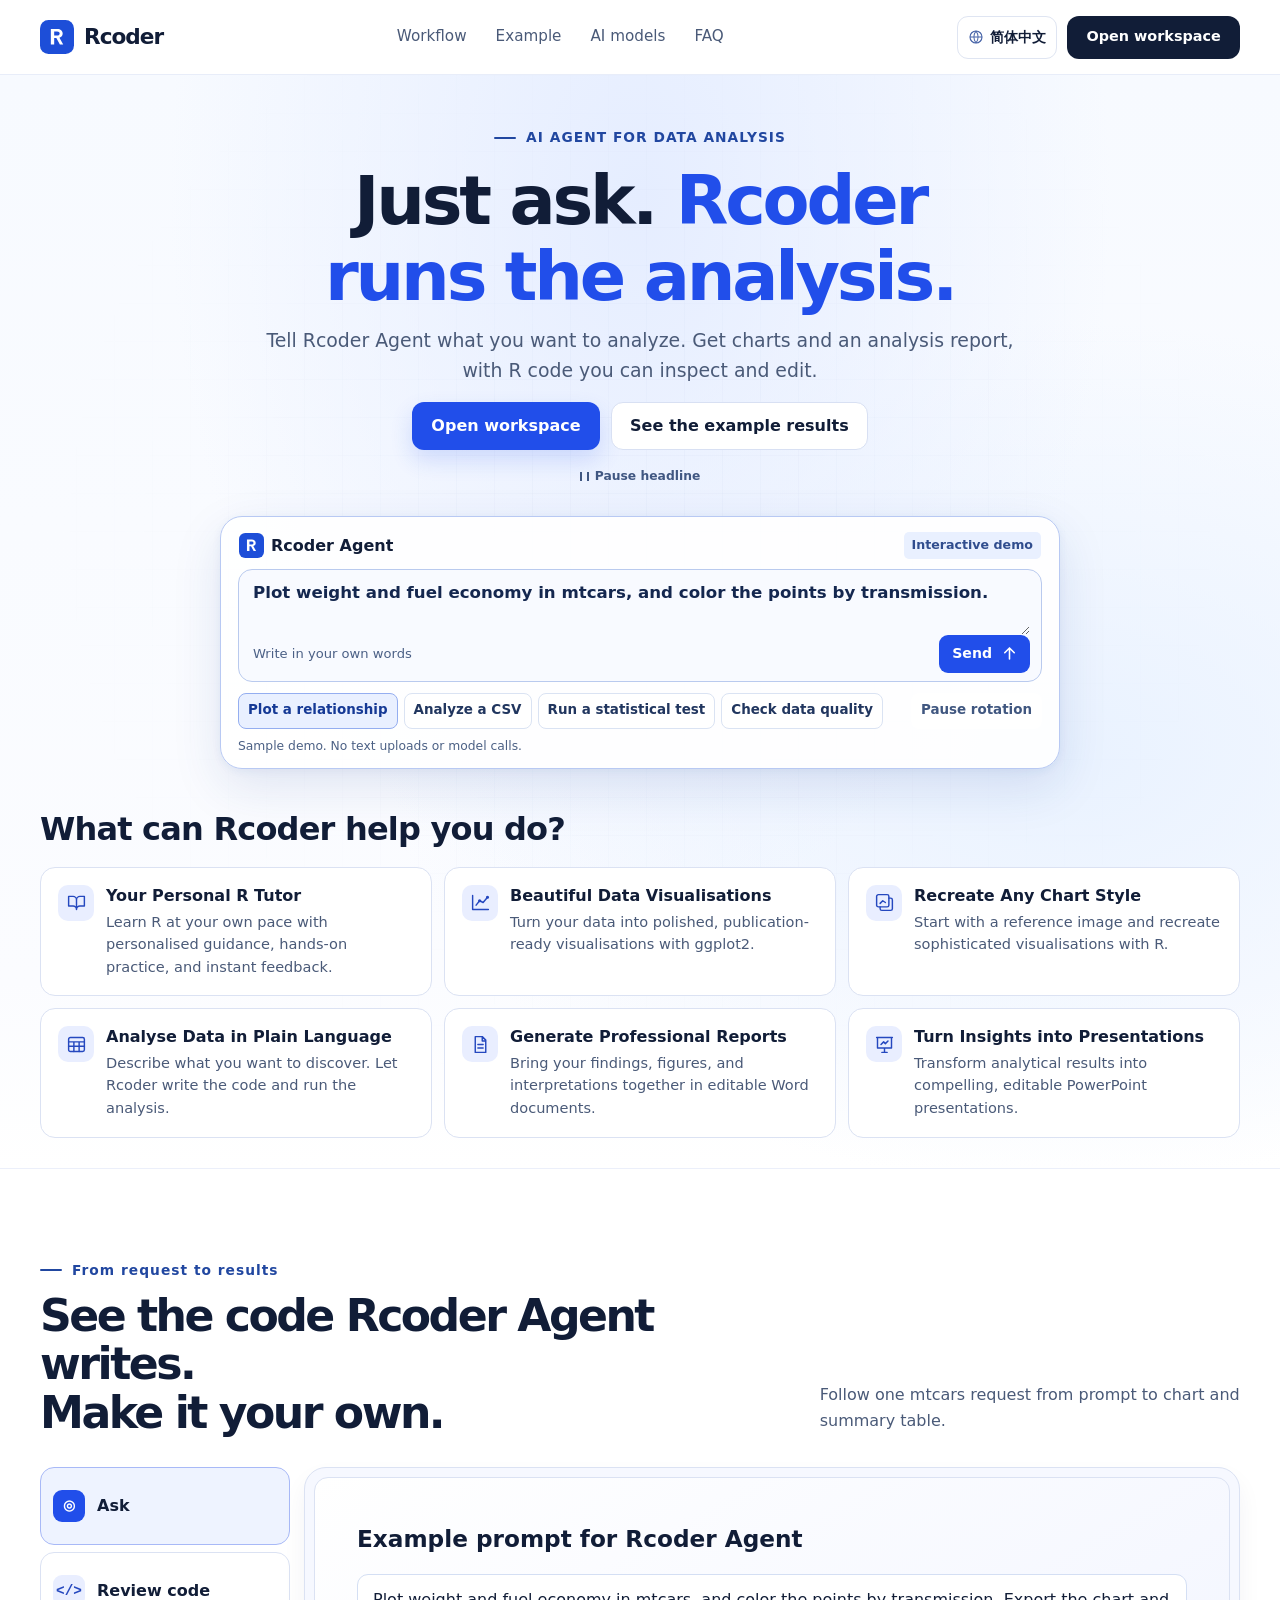
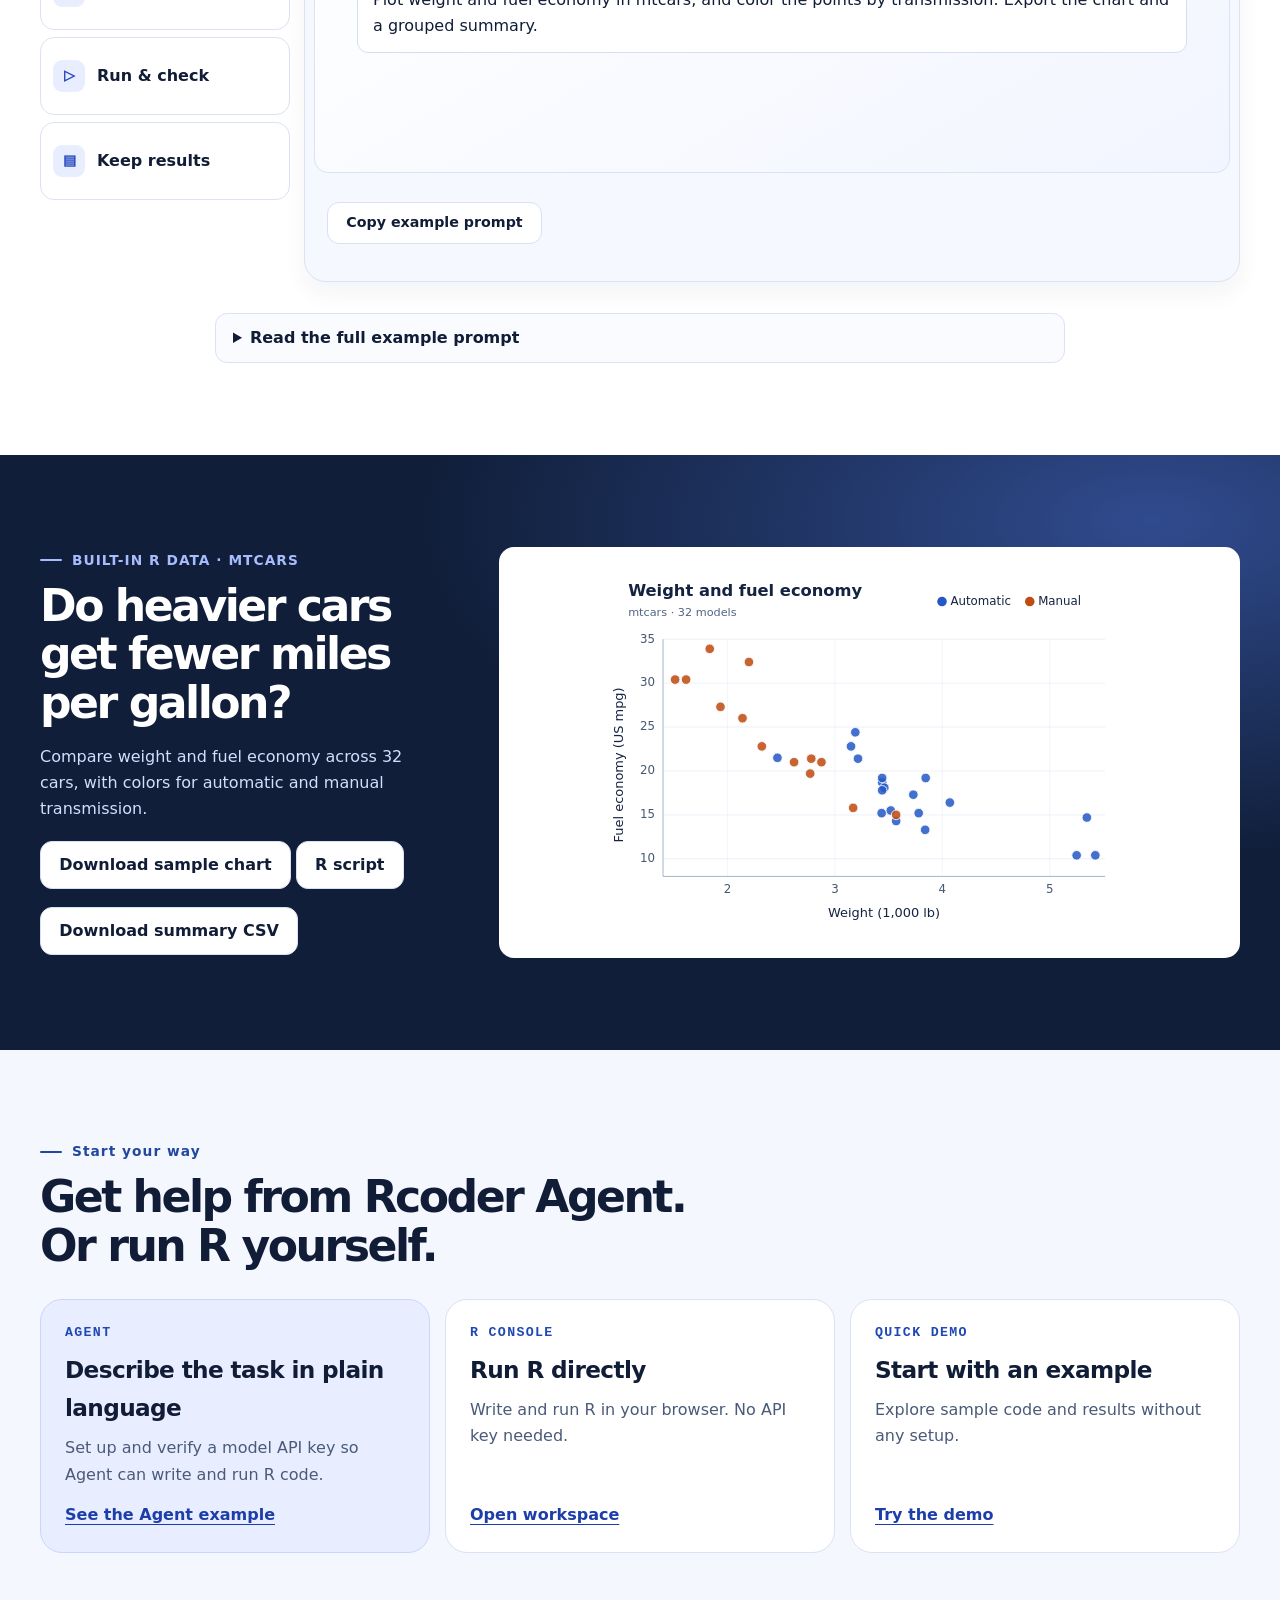
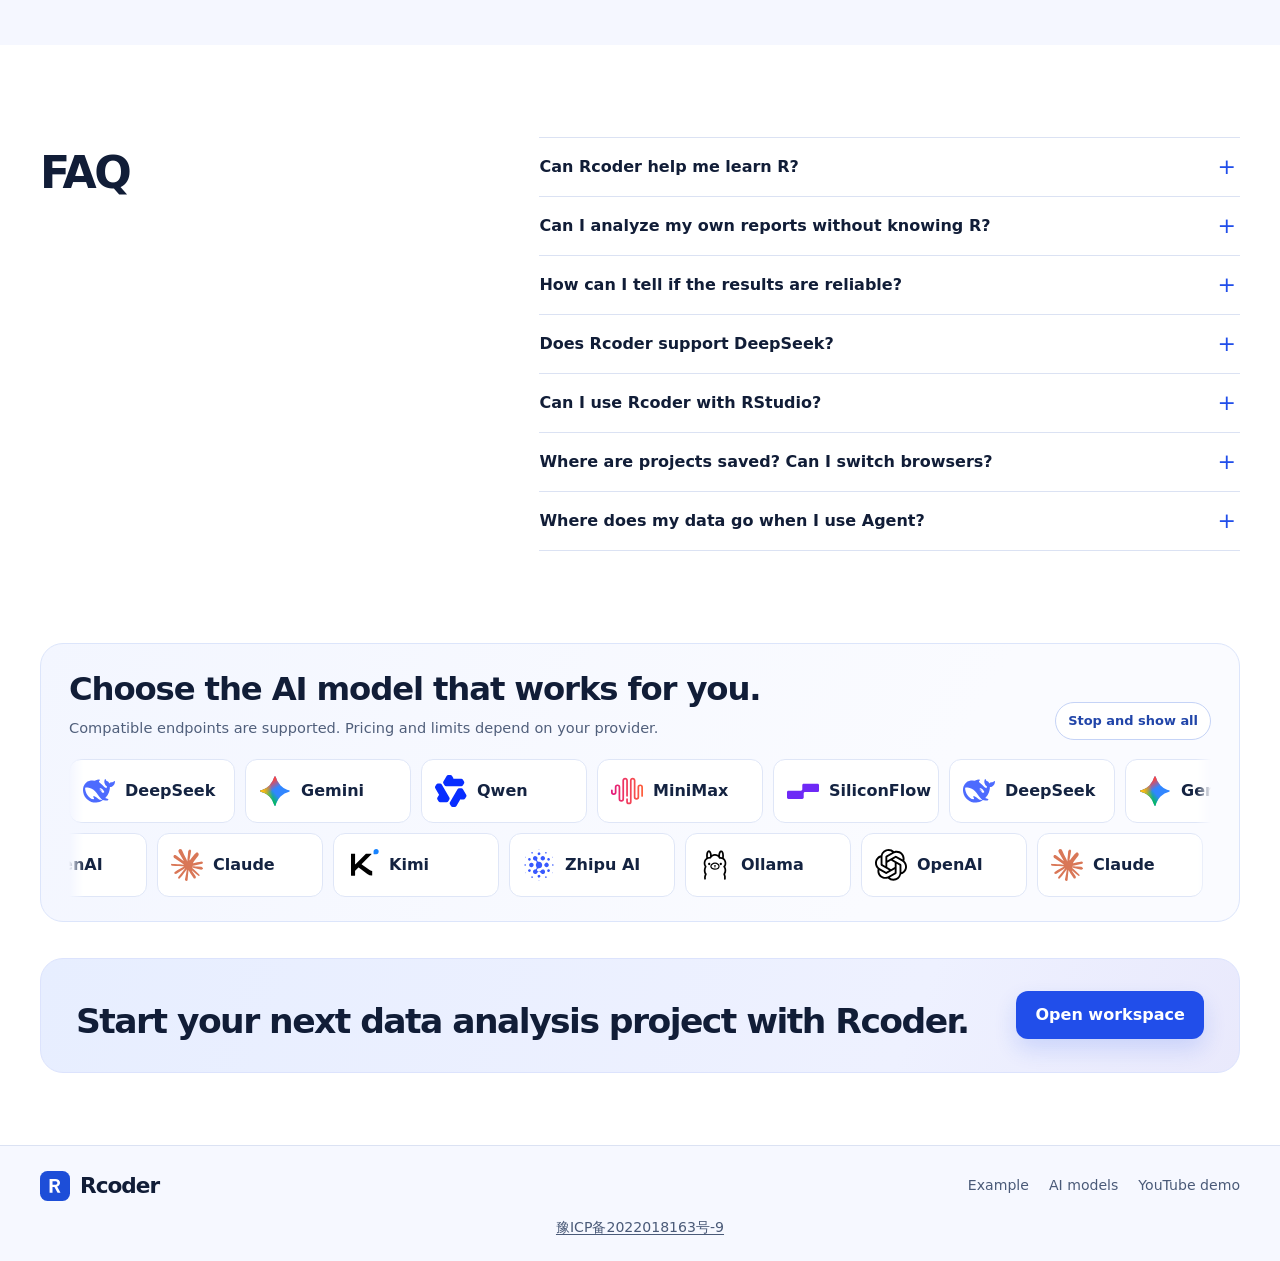
==== commit b3a5896d: "Use the revised bilingual capability card copy" ====
--- a/docs/en/index.html
+++ b/docs/en/index.html
@@ -128,12 +128,12 @@
       <section class="capabilities" id="capabilities" aria-labelledby="capabilities-heading">
         <h2 id="capabilities-heading">What can Rcoder help you do?</h2>
         <ul class="capability-grid" role="list">
-          <li class="capability-card"><span class="capability-icon"><svg viewBox="0 0 24 24" fill="none" stroke="currentColor" stroke-width="1.65" stroke-linecap="round" stroke-linejoin="round" aria-hidden="true"><path d="M3 5h5a4 4 0 0 1 4 4v11a4 4 0 0 0-4-4H3zm18 0h-5a4 4 0 0 0-4 4v11a4 4 0 0 1 4-4h5z"/></svg></span><div><h3>Learn with an R tutor</h3><p>Practice at your level, run the code as you learn, and ask when you get stuck.</p></div></li>
-          <li class="capability-card"><span class="capability-icon"><svg viewBox="0 0 24 24" fill="none" stroke="currentColor" stroke-width="1.65" stroke-linecap="round" stroke-linejoin="round" aria-hidden="true"><path d="M3 4v16h18M7 15l4-5 4 2 5-6"/><circle cx="11" cy="10" r="1"/><circle cx="20" cy="6" r="1"/></svg></span><div><h3>Make better plots with ggplot2</h3><p>Choose a chart, refine colors and layout, and keep the R code to edit later.</p></div></li>
-          <li class="capability-card"><span class="capability-icon"><svg viewBox="0 0 24 24" fill="none" stroke="currentColor" stroke-width="1.65" stroke-linecap="round" stroke-linejoin="round" aria-hidden="true"><rect x="3" y="3" width="14" height="14" rx="2"/><path d="M7 17v2a2 2 0 0 0 2 2h10a2 2 0 0 0 2-2V9a2 2 0 0 0-2-2h-2M7 13l3-3 3 2"/></svg></span><div><h3>Recreate a figure from a paper</h3><p>Share a reference figure and your data, then recreate the style in R.</p></div></li>
-          <li class="capability-card"><span class="capability-icon"><svg viewBox="0 0 24 24" fill="none" stroke="currentColor" stroke-width="1.65" stroke-linecap="round" stroke-linejoin="round" aria-hidden="true"><rect x="3" y="4" width="18" height="16" rx="2"/><path d="M3 9h18M3 14h18M9 9v11M15 9v11"/></svg></span><div><h3>Analyze your own data</h3><p>Import a CSV, describe the task in plain language, and check the results R computes.</p></div></li>
-          <li class="capability-card"><span class="capability-icon"><svg viewBox="0 0 24 24" fill="none" stroke="currentColor" stroke-width="1.65" stroke-linecap="round" stroke-linejoin="round" aria-hidden="true"><path d="M6 3h8l4 4v14H6zM14 3v5h4M9 12h6m-6 4h6"/></svg></span><div><h3>Write a Word report</h3><p>Bring your key findings, charts, and notes together in an editable report.</p></div></li>
-          <li class="capability-card"><span class="capability-icon"><svg viewBox="0 0 24 24" fill="none" stroke="currentColor" stroke-width="1.65" stroke-linecap="round" stroke-linejoin="round" aria-hidden="true"><path d="M3 4h18m-1 0v12H4V4m8 12v5m-3 0h6M8 12l3-3 2 2 3-3"/></svg></span><div><h3>Build a PowerPoint deck</h3><p>Organize your findings and visuals for your audience in an editable deck.</p></div></li>
+          <li class="capability-card"><span class="capability-icon"><svg viewBox="0 0 24 24" fill="none" stroke="currentColor" stroke-width="1.65" stroke-linecap="round" stroke-linejoin="round" aria-hidden="true"><path d="M3 5h5a4 4 0 0 1 4 4v11a4 4 0 0 0-4-4H3zm18 0h-5a4 4 0 0 0-4 4v11a4 4 0 0 1 4-4h5z"/></svg></span><div><h3>Your Personal R Tutor</h3><p>Learn R at your own pace with personalised guidance, hands-on practice, and instant feedback.</p></div></li>
+          <li class="capability-card"><span class="capability-icon"><svg viewBox="0 0 24 24" fill="none" stroke="currentColor" stroke-width="1.65" stroke-linecap="round" stroke-linejoin="round" aria-hidden="true"><path d="M3 4v16h18M7 15l4-5 4 2 5-6"/><circle cx="11" cy="10" r="1"/><circle cx="20" cy="6" r="1"/></svg></span><div><h3>Beautiful Data Visualisations</h3><p>Turn your data into polished, publication-ready visualisations with ggplot2.</p></div></li>
+          <li class="capability-card"><span class="capability-icon"><svg viewBox="0 0 24 24" fill="none" stroke="currentColor" stroke-width="1.65" stroke-linecap="round" stroke-linejoin="round" aria-hidden="true"><rect x="3" y="3" width="14" height="14" rx="2"/><path d="M7 17v2a2 2 0 0 0 2 2h10a2 2 0 0 0 2-2V9a2 2 0 0 0-2-2h-2M7 13l3-3 3 2"/></svg></span><div><h3>Recreate Any Chart Style</h3><p>Start with a reference image and recreate sophisticated visualisations with R.</p></div></li>
+          <li class="capability-card"><span class="capability-icon"><svg viewBox="0 0 24 24" fill="none" stroke="currentColor" stroke-width="1.65" stroke-linecap="round" stroke-linejoin="round" aria-hidden="true"><rect x="3" y="4" width="18" height="16" rx="2"/><path d="M3 9h18M3 14h18M9 9v11M15 9v11"/></svg></span><div><h3>Analyse Data in Plain Language</h3><p>Describe what you want to discover. Let Rcoder write the code and run the analysis.</p></div></li>
+          <li class="capability-card"><span class="capability-icon"><svg viewBox="0 0 24 24" fill="none" stroke="currentColor" stroke-width="1.65" stroke-linecap="round" stroke-linejoin="round" aria-hidden="true"><path d="M6 3h8l4 4v14H6zM14 3v5h4M9 12h6m-6 4h6"/></svg></span><div><h3>Generate Professional Reports</h3><p>Bring your findings, figures, and interpretations together in editable Word documents.</p></div></li>
+          <li class="capability-card"><span class="capability-icon"><svg viewBox="0 0 24 24" fill="none" stroke="currentColor" stroke-width="1.65" stroke-linecap="round" stroke-linejoin="round" aria-hidden="true"><path d="M3 4h18m-1 0v12H4V4m8 12v5m-3 0h6M8 12l3-3 2 2 3-3"/></svg></span><div><h3>Turn Insights into Presentations</h3><p>Transform analytical results into compelling, editable PowerPoint presentations.</p></div></li>
         </ul>
       </section>
     </div>
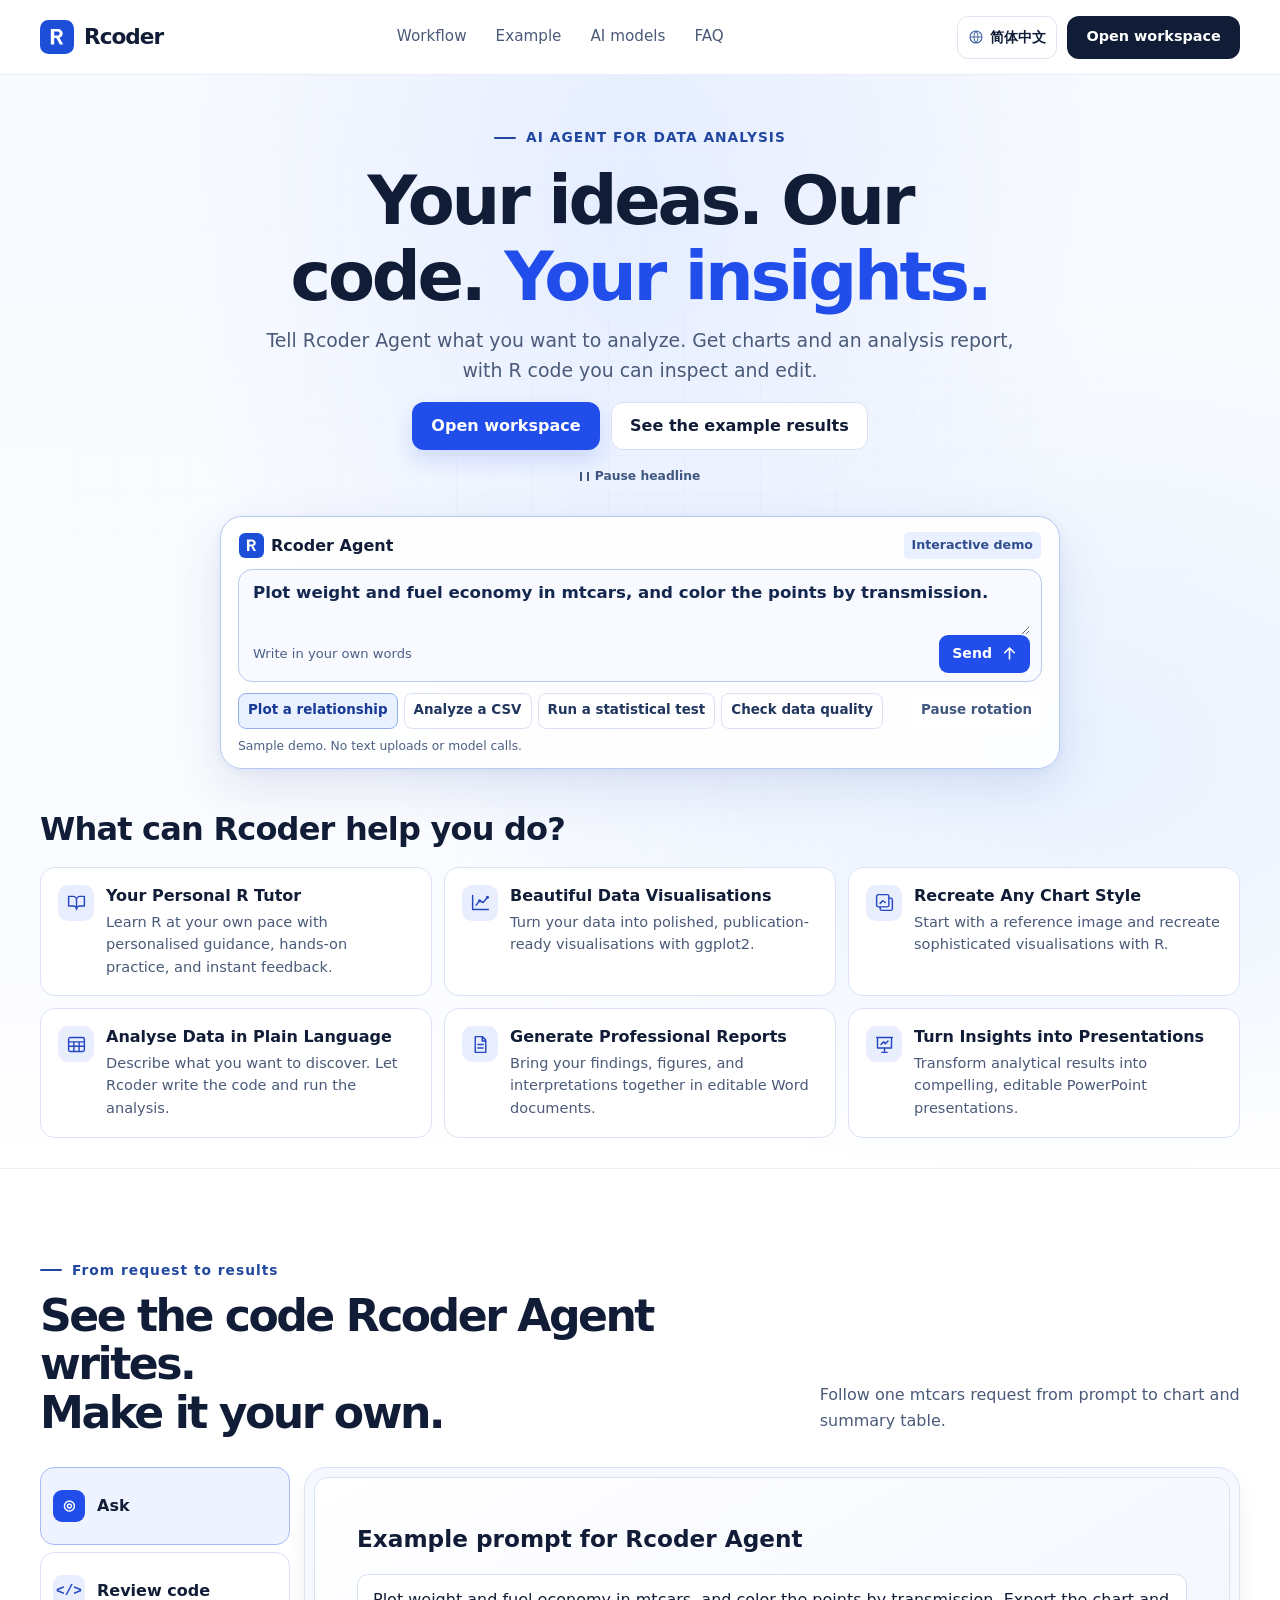
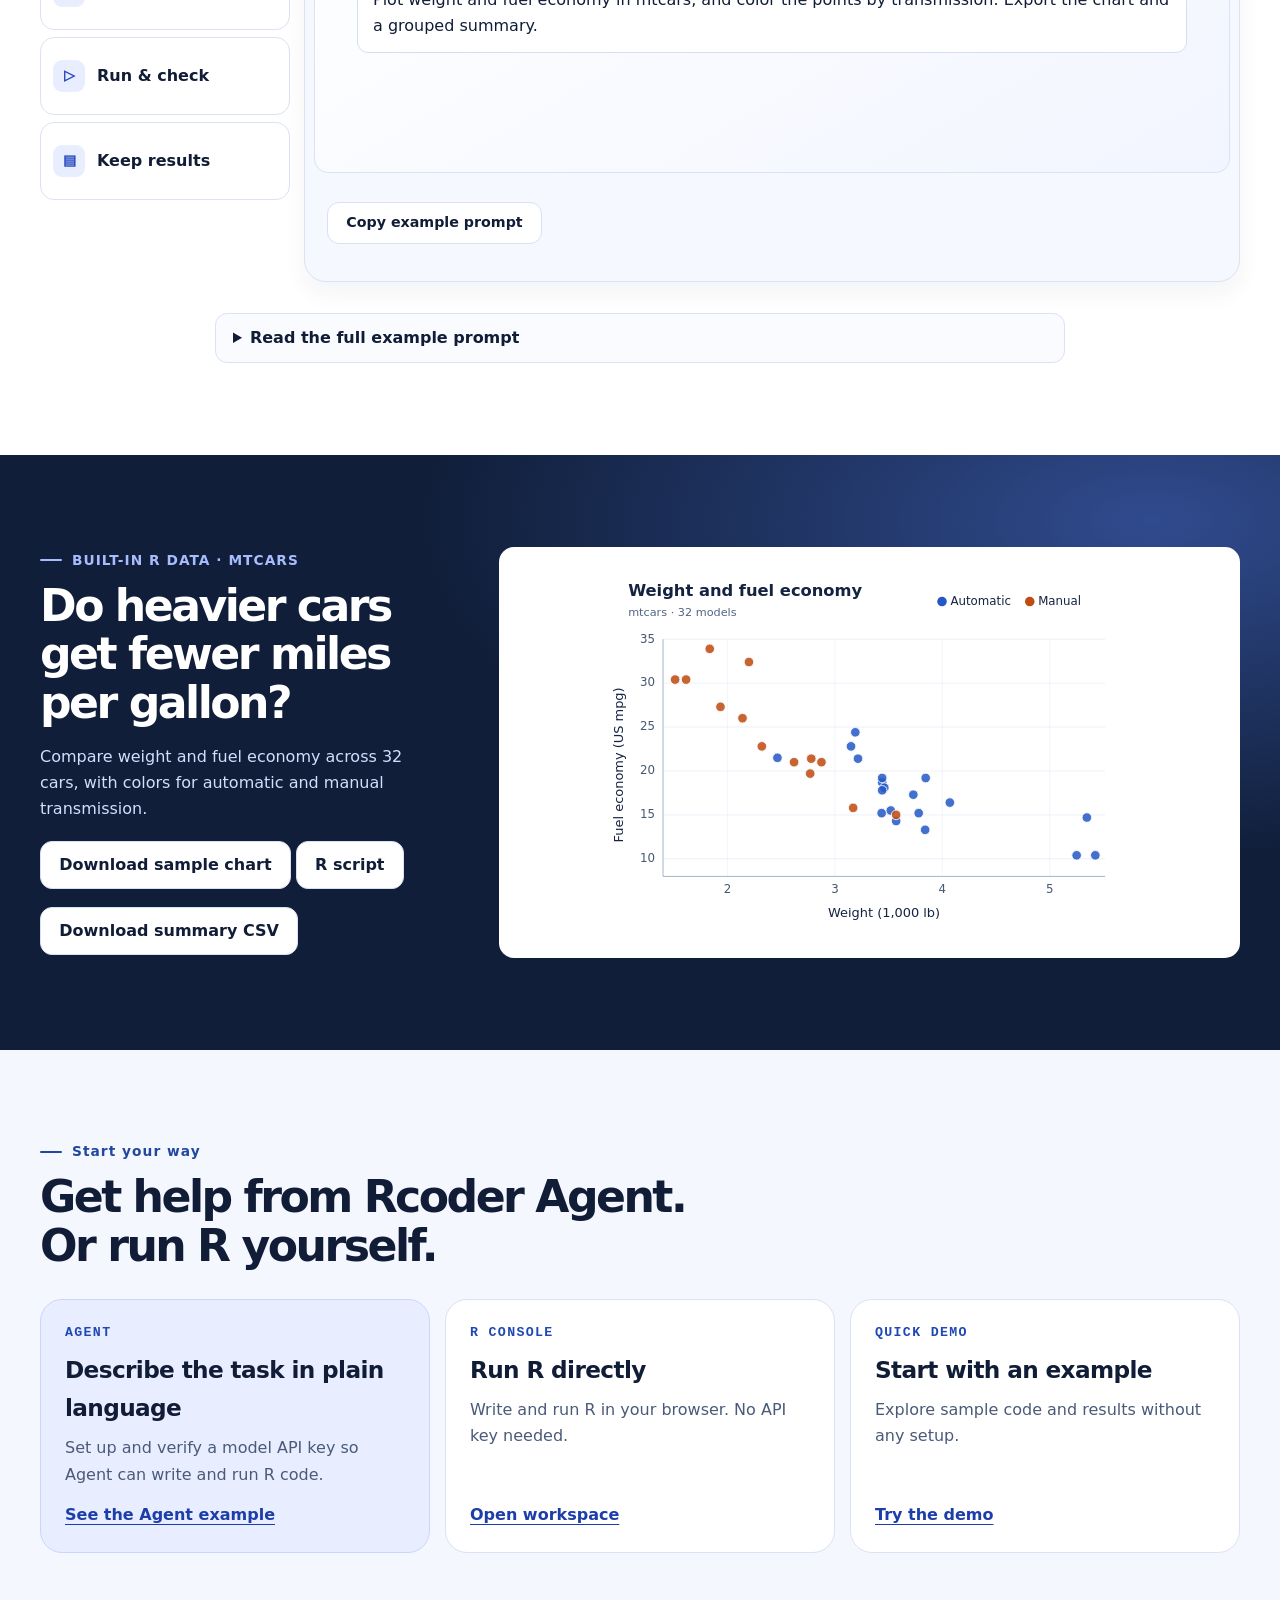
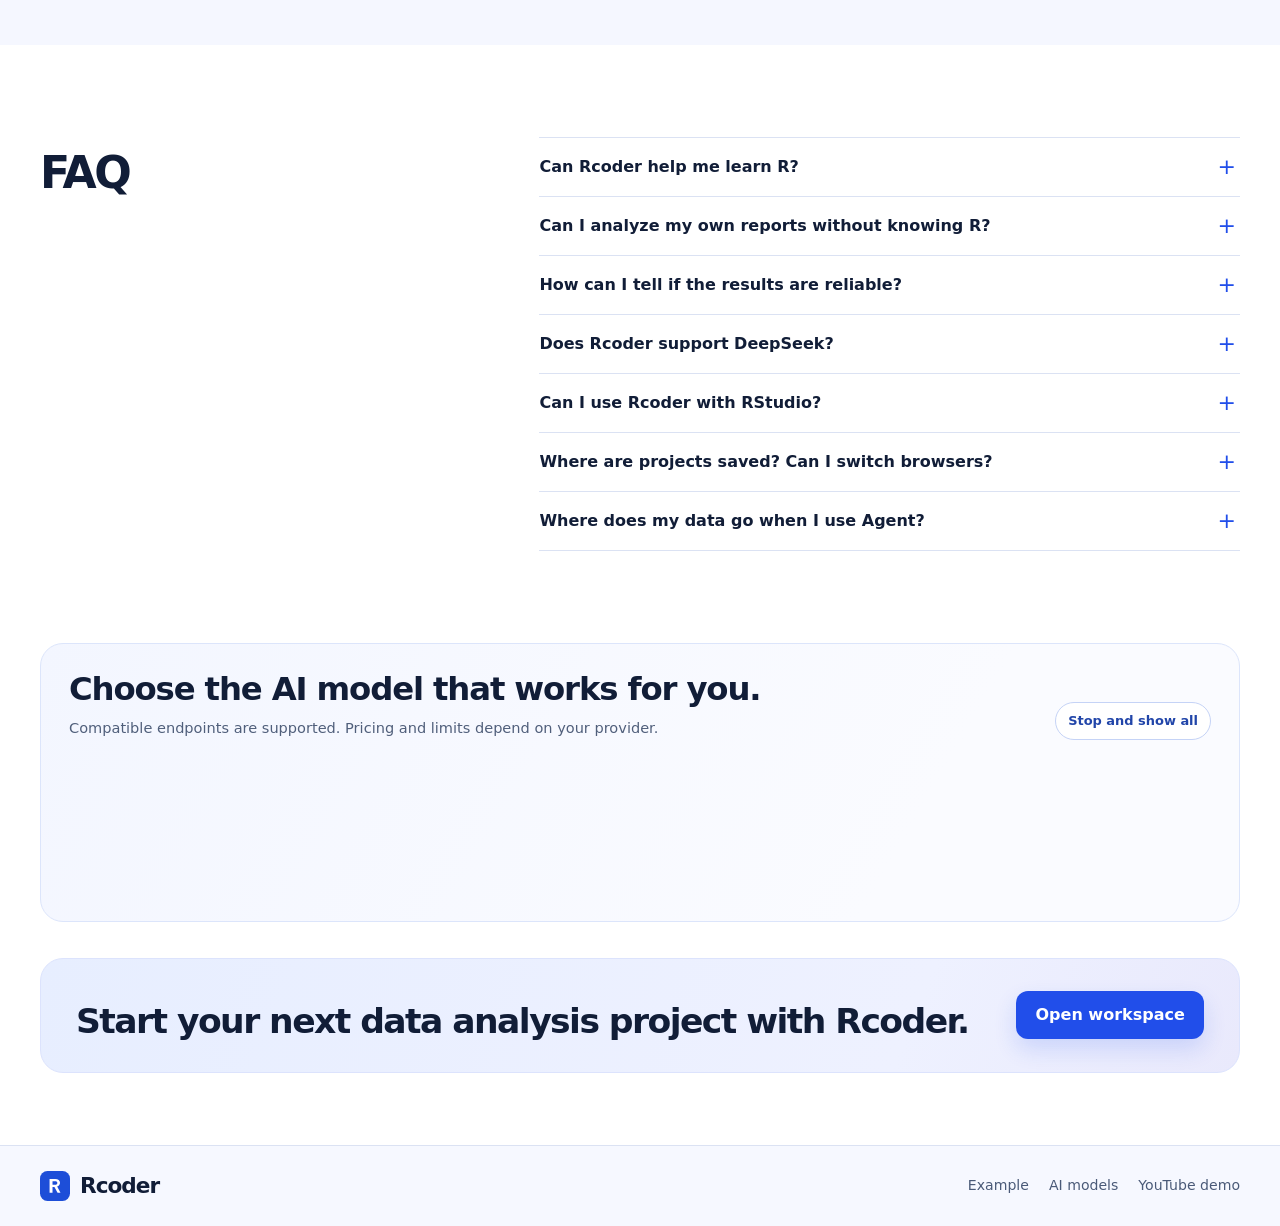
==== commit 52846109: "Integrate the filing link into the homepage footer" ====
--- a/docs/en/index.html
+++ b/docs/en/index.html
@@ -11,7 +11,7 @@
 <link rel="alternate" hreflang="en" href="https://shalom-lab.github.io/rcoder-home/en/">
 <link rel="alternate" hreflang="x-default" href="https://shalom-lab.github.io/rcoder-home/">
 <link rel="icon" href="../assets/rcoder.svg" type="image/svg+xml">
-<link rel="stylesheet" href="../styles.css?v=capabilities-1">
+<link rel="stylesheet" href="../styles.css?v=footer-1">
 <script src="../app.js" defer></script>
 <script src="../composer.js?v=3" defer></script>
 <script src="../hero-typing.js?v=2" defer></script>
@@ -273,8 +273,8 @@
   <div class="shell footer-grid">
     <a class="brand" href="#top"><img src="../assets/rcoder.svg" width="30" height="30" alt="">Rcoder</a>
     <nav class="footer-links" aria-label="Footer"><a href="#demo">Example</a><a href="#models">AI models</a><a href="https://www.youtube.com/watch?v=4WHwohzvpBI">YouTube demo</a></nav>
+    <!-- rcoder-footer-filing -->
   </div>
-  <p class="shell footer-filing"><a href="https://beian.miit.gov.cn/" lang="zh-CN">豫ICP备2022018163号-9</a></p>
 </footer>
 </body>
 </html>
--- a/docs/styles.css
+++ b/docs/styles.css
@@ -329,8 +329,16 @@
   .nav{flex-wrap:wrap;gap:5px 18px}
 }
 
-.site-footer .footer-filing{margin:12px auto 0;text-align:center}
-.footer-filing a{text-decoration:underline;text-underline-offset:.16em}
+.footer-grid--filing{grid-template-columns:minmax(0,1fr) auto minmax(0,1fr);grid-template-areas:"brand filing links";gap:8px 16px}
+.footer-grid--filing .brand{grid-area:brand;justify-self:start}
+.footer-grid--filing .footer-links{grid-area:links;justify-self:end;justify-content:flex-end}
+.site-footer .footer-filing{grid-area:filing;margin:0;text-align:center}
+.site-footer .footer-filing a{font-size:.81rem;text-decoration:none}
+.site-footer .footer-filing a:is(:hover,:focus-visible){text-decoration:underline;text-underline-offset:.16em}
+@media(max-width:840px){
+  .footer-grid--filing{grid-template-columns:1fr;grid-template-areas:"brand" "links" "filing";justify-items:center;gap:2px}
+  .footer-grid--filing .brand,.footer-grid--filing .footer-links{justify-self:center;justify-content:center}
+}
 
 .path-grid .path{display:flex;flex-direction:column;align-items:flex-start}
 .path-grid .text-link{margin-top:auto}
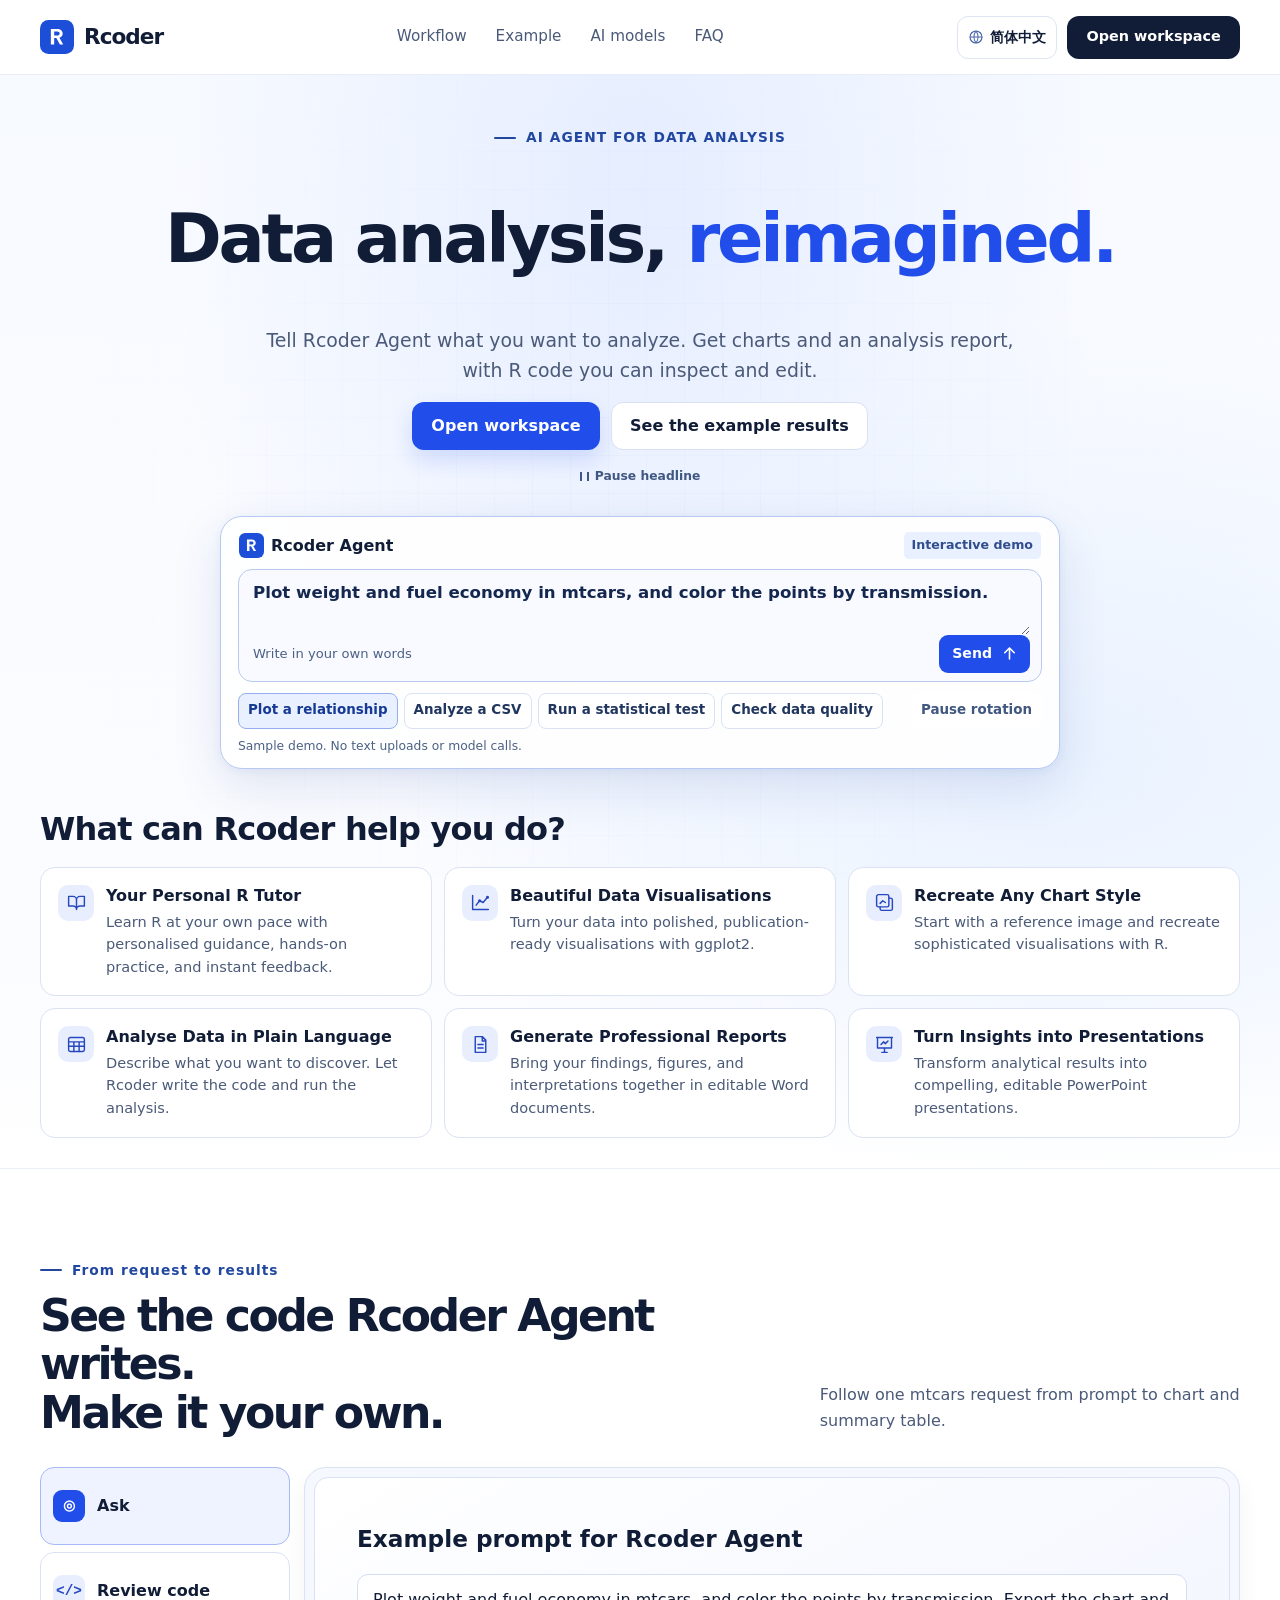
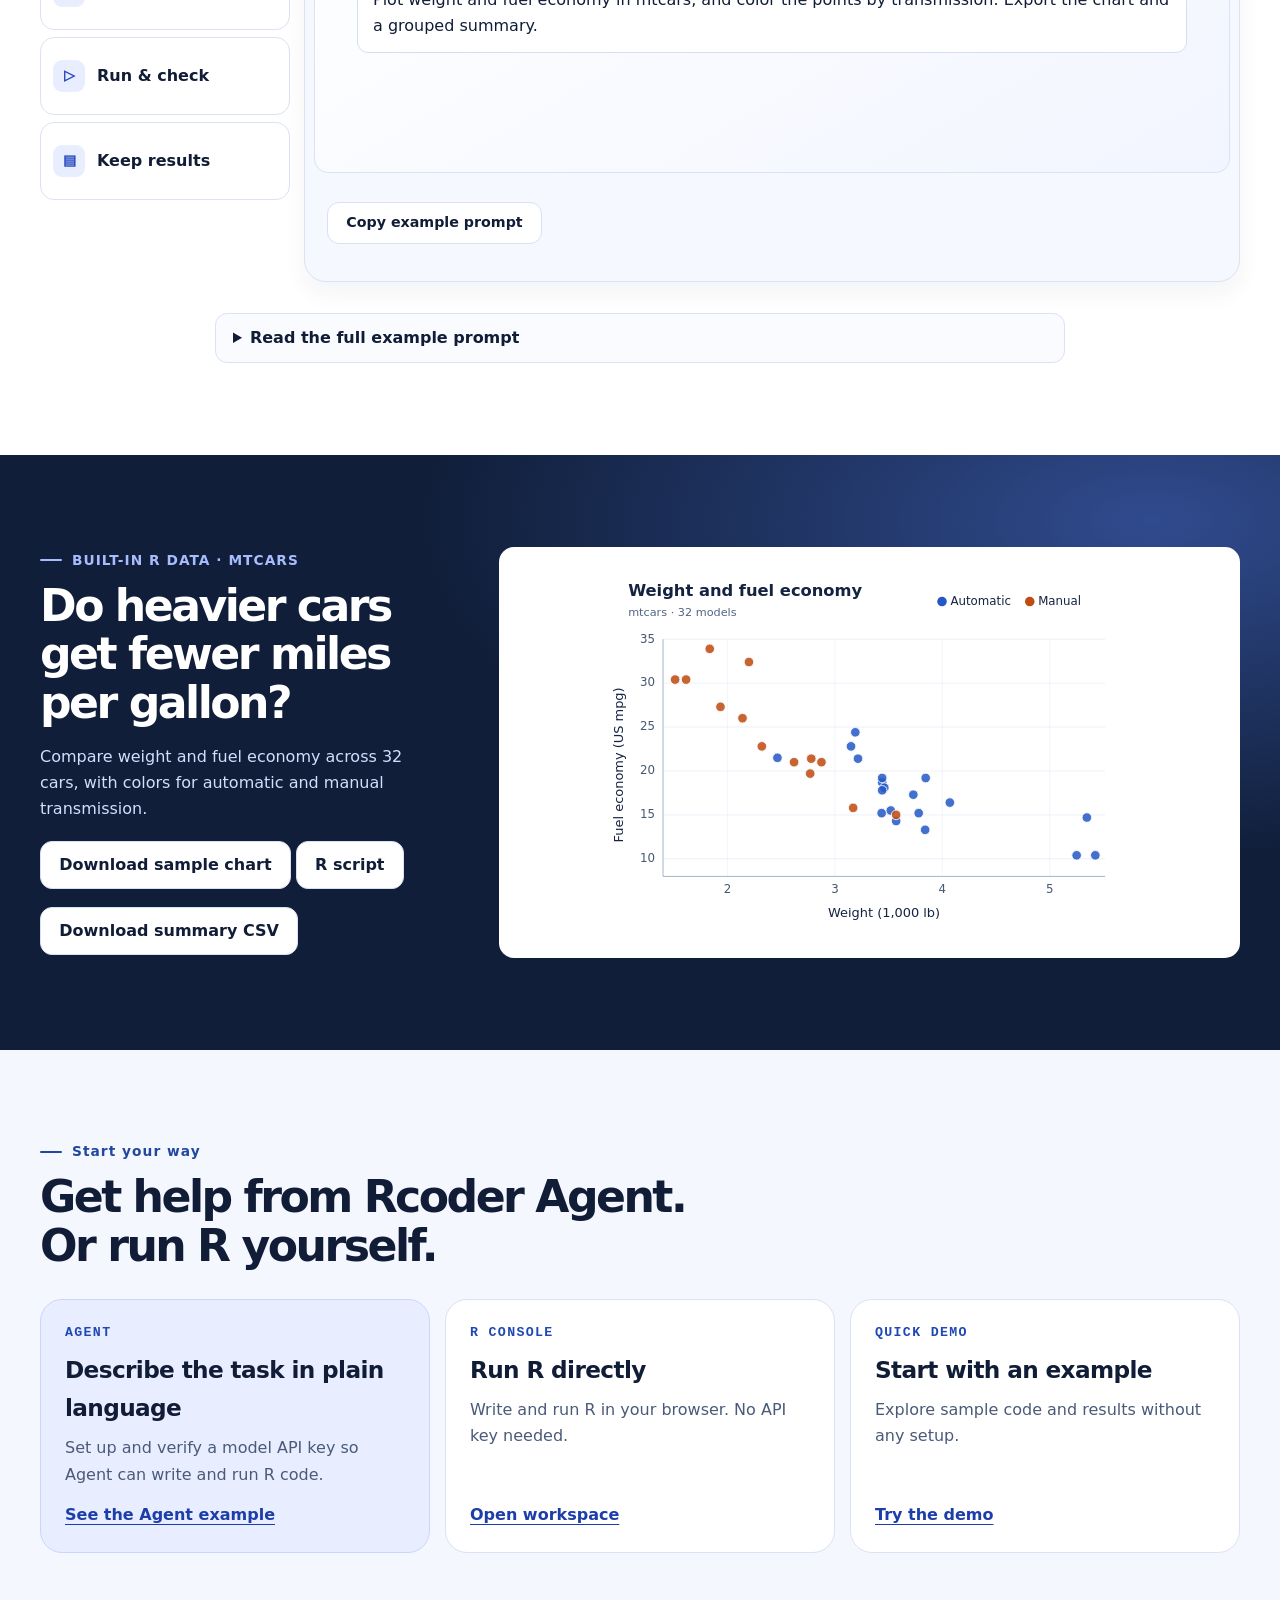
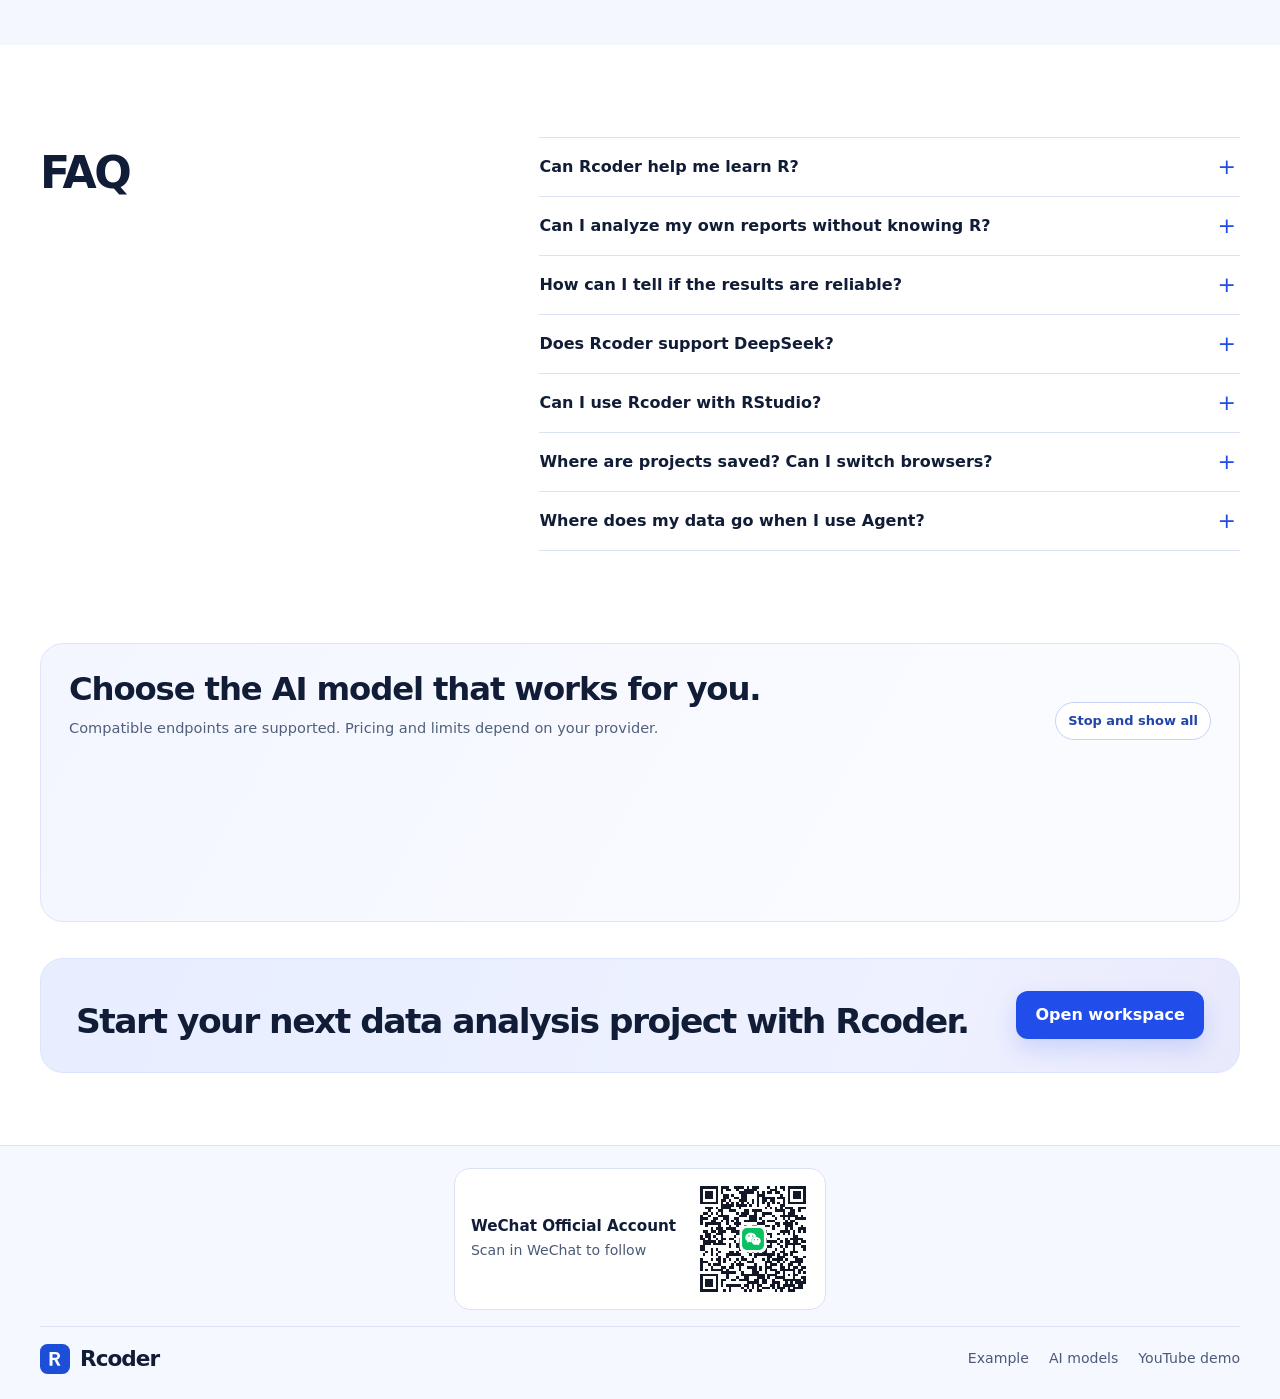
==== commit 80b2e73f: "Add the verified WeChat QR code to both homepage footers" ====
--- a/docs/en/index.html
+++ b/docs/en/index.html
@@ -11,7 +11,7 @@
 <link rel="alternate" hreflang="en" href="https://shalom-lab.github.io/rcoder-home/en/">
 <link rel="alternate" hreflang="x-default" href="https://shalom-lab.github.io/rcoder-home/">
 <link rel="icon" href="../assets/rcoder.svg" type="image/svg+xml">
-<link rel="stylesheet" href="../styles.css?v=footer-1">
+<link rel="stylesheet" href="../styles.css?v=footer-wechat-1">
 <script src="../app.js" defer></script>
 <script src="../composer.js?v=3" defer></script>
 <script src="../hero-typing.js?v=2" defer></script>
@@ -269,7 +269,13 @@
     </div></div>
   </section>
 </main>
-<footer class="site-footer">
+<footer class="site-footer" id="footer">
+  <div class="shell footer-community">
+    <div class="footer-wechat">
+      <div><strong>WeChat Official Account</strong><p>Scan in WeChat to follow</p></div>
+      <img src="../assets/wechat-qr.svg" width="126" height="126" loading="lazy" alt="QR code for the WeChat Official Account">
+    </div>
+  </div>
   <div class="shell footer-grid">
     <a class="brand" href="#top"><img src="../assets/rcoder.svg" width="30" height="30" alt="">Rcoder</a>
     <nav class="footer-links" aria-label="Footer"><a href="#demo">Example</a><a href="#models">AI models</a><a href="https://www.youtube.com/watch?v=4WHwohzvpBI">YouTube demo</a></nav>
--- a/docs/styles.css
+++ b/docs/styles.css
@@ -355,3 +355,11 @@
 .capability-card p{font-size:.91rem;line-height:1.55;color:var(--sub);margin:4px 0 0}
 @media(max-width:860px){.capability-grid{grid-template-columns:repeat(2,minmax(0,1fr))}}
 @media(max-width:520px){.capabilities{margin-top:30px}.capability-grid{grid-template-columns:1fr;gap:9px}.capability-card{padding:13px}}
+
+/* Keep the scannable code separate from navigation and the filing line. */
+.footer-community{display:flex;justify-content:center;padding-bottom:16px;margin-bottom:14px;border-bottom:1px solid var(--line)}
+.footer-wechat{display:flex;align-items:center;gap:14px;padding:7px 9px 7px 16px;background:#fff;border:1px solid var(--line);border-radius:16px}
+.footer-wechat strong{display:block;font-size:.95rem;line-height:1.3}
+.footer-wechat p{margin:4px 0 0;line-height:1.4}
+.footer-wechat img{display:block;flex:none;width:126px;height:126px;max-width:none}
+@media(max-width:420px){.footer-wechat{gap:8px;padding-left:11px}.footer-wechat img{width:120px;height:120px}}
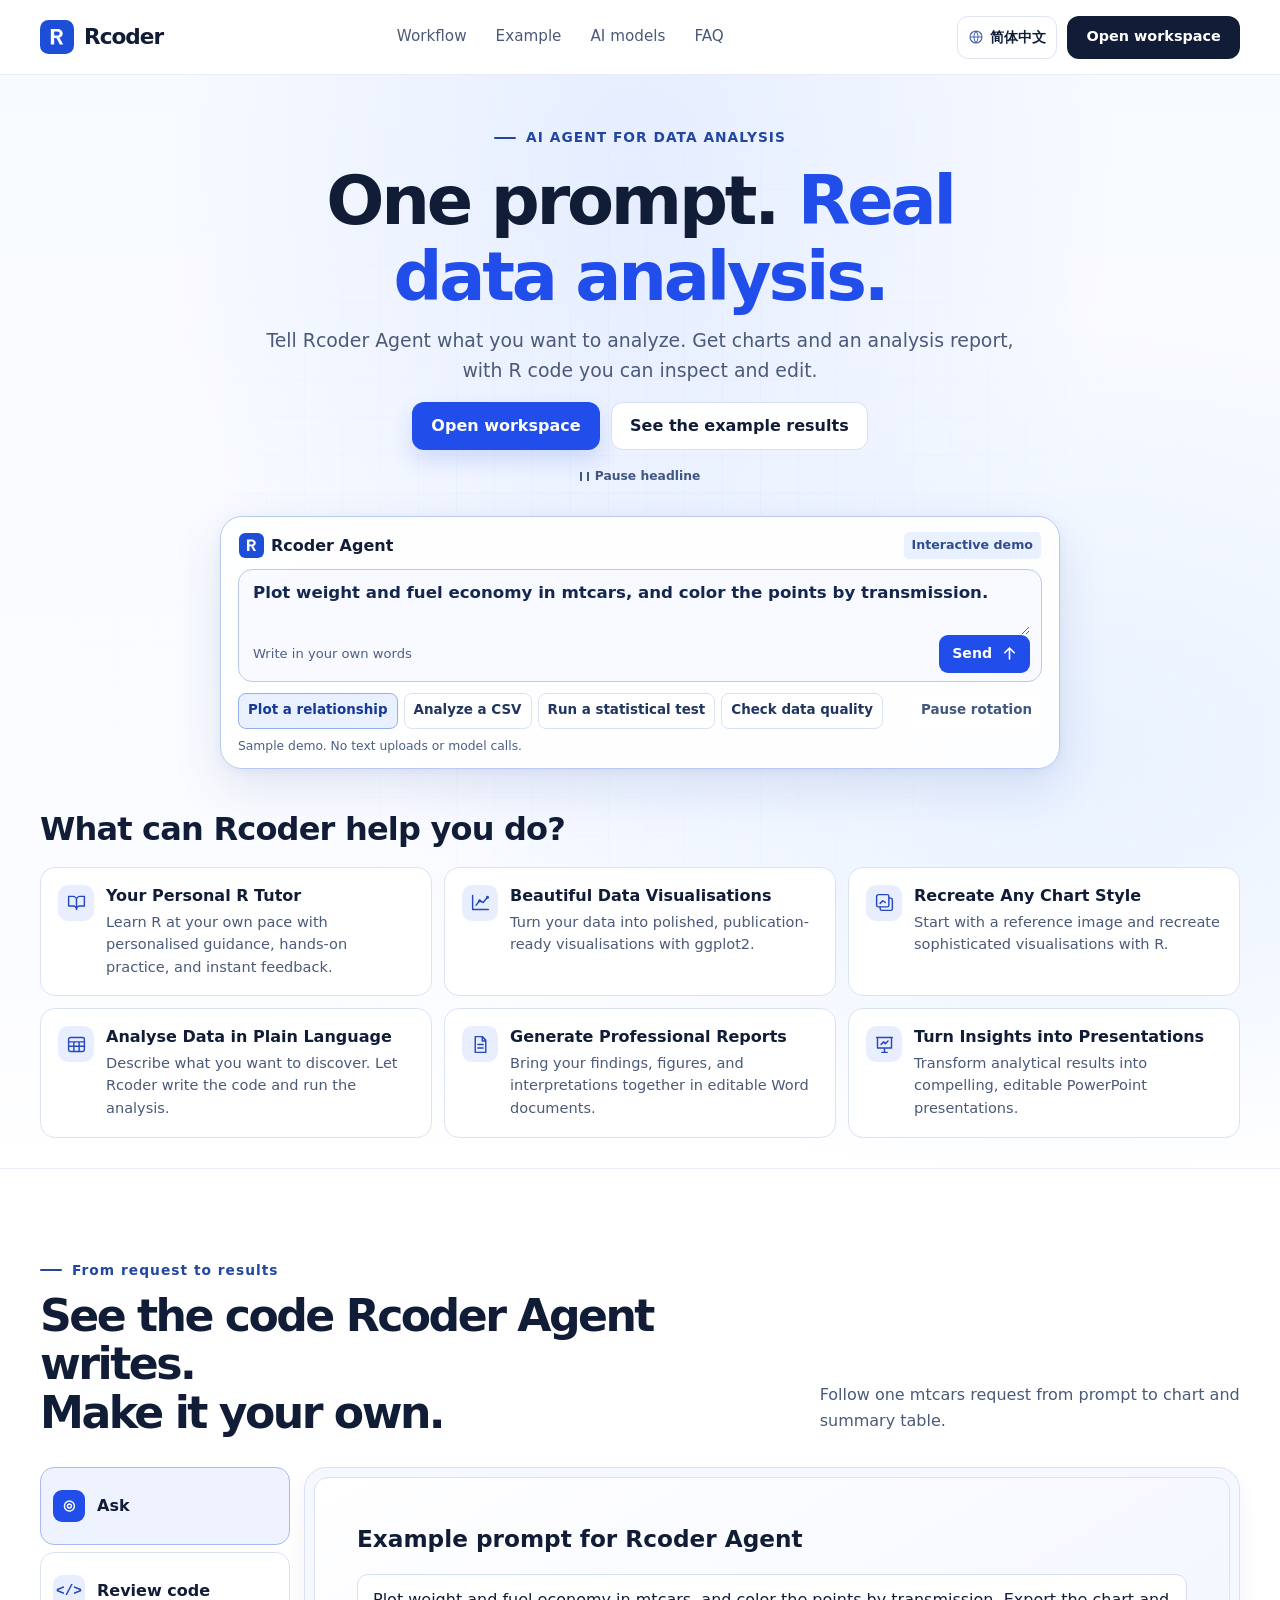
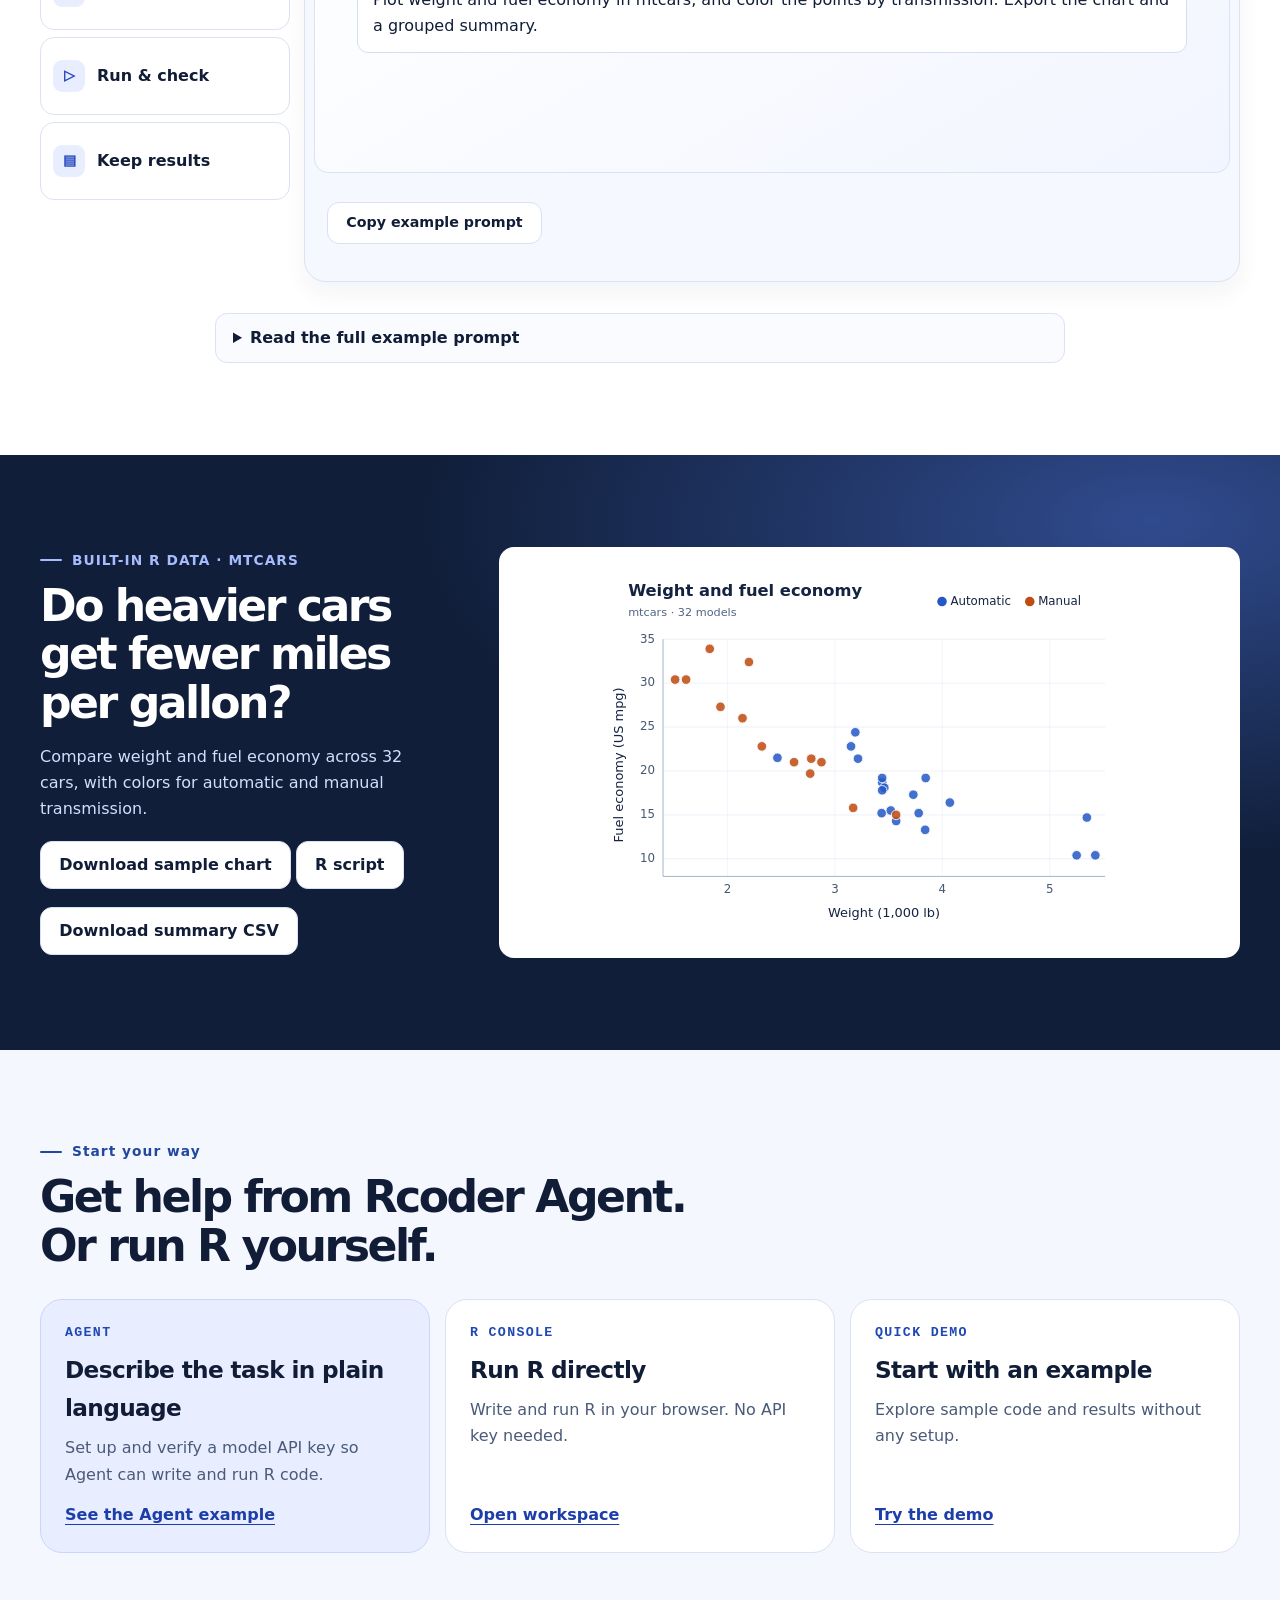
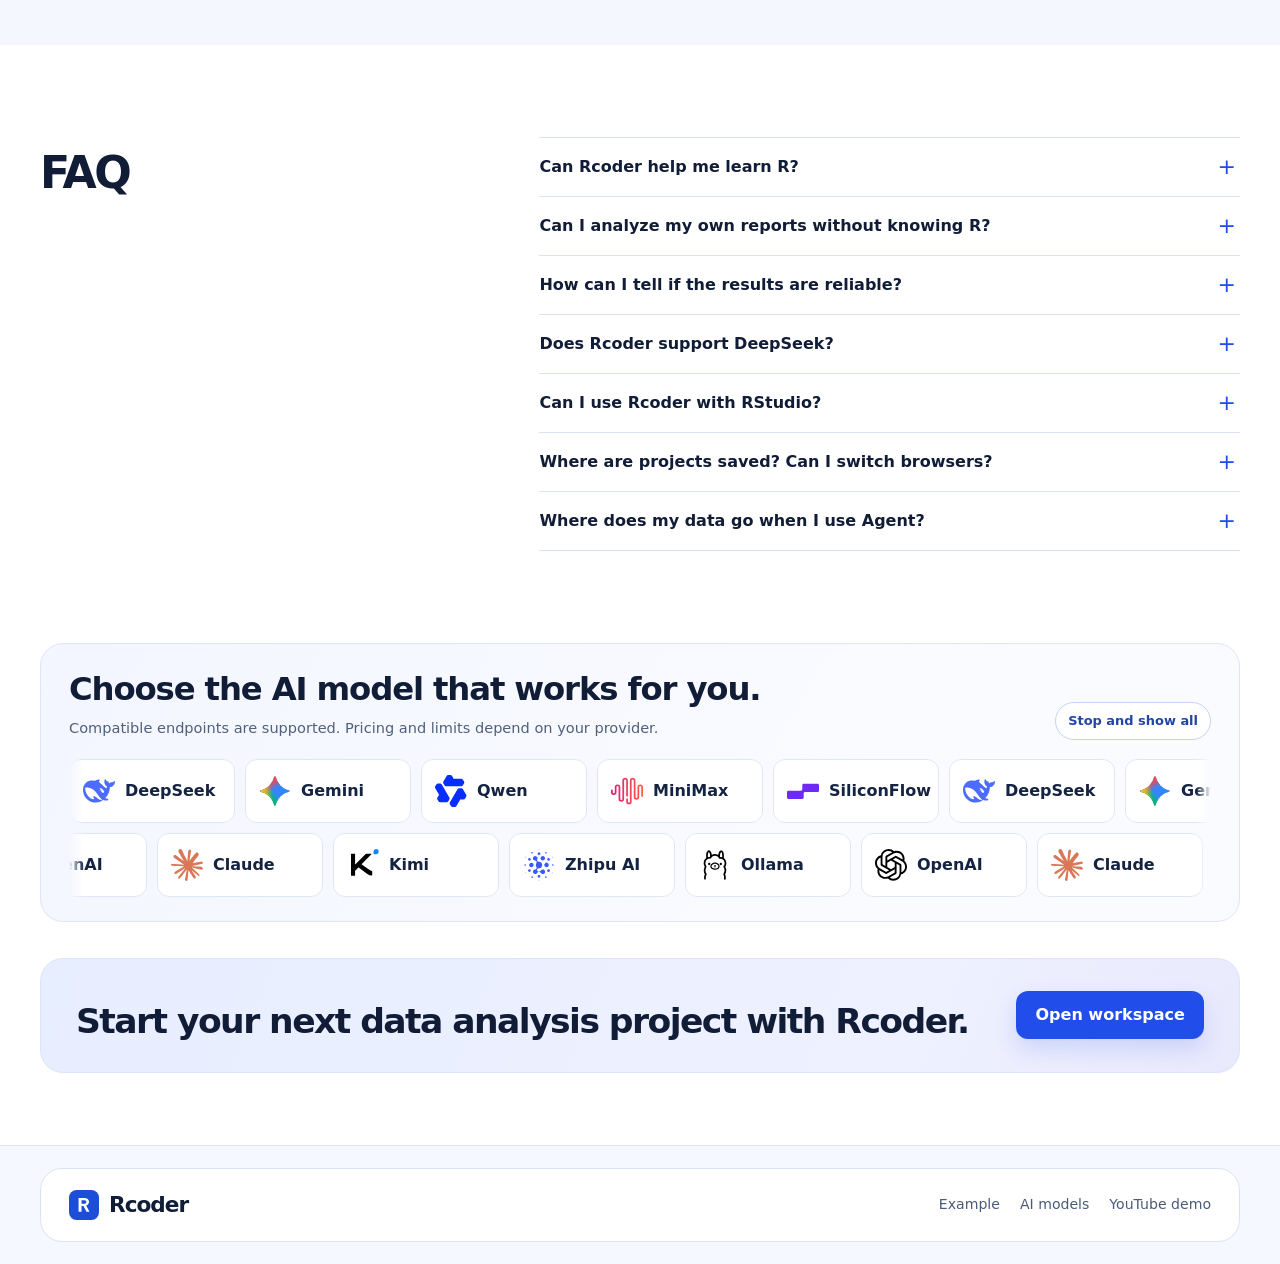
==== commit 0533efba: "Redesign the footer and keep WeChat on the Chinese page only" ====
--- a/docs/en/index.html
+++ b/docs/en/index.html
@@ -11,7 +11,7 @@
 <link rel="alternate" hreflang="en" href="https://shalom-lab.github.io/rcoder-home/en/">
 <link rel="alternate" hreflang="x-default" href="https://shalom-lab.github.io/rcoder-home/">
 <link rel="icon" href="../assets/rcoder.svg" type="image/svg+xml">
-<link rel="stylesheet" href="../styles.css?v=footer-wechat-1">
+<link rel="stylesheet" href="../styles.css?v=footer-2">
 <script src="../app.js" defer></script>
 <script src="../composer.js?v=3" defer></script>
 <script src="../hero-typing.js?v=2" defer></script>
@@ -270,16 +270,12 @@
   </section>
 </main>
 <footer class="site-footer" id="footer">
-  <div class="shell footer-community">
-    <div class="footer-wechat">
-      <div><strong>WeChat Official Account</strong><p>Scan in WeChat to follow</p></div>
-      <img src="../assets/wechat-qr.svg" width="126" height="126" loading="lazy" alt="QR code for the WeChat Official Account">
-    </div>
-  </div>
-  <div class="shell footer-grid">
-    <a class="brand" href="#top"><img src="../assets/rcoder.svg" width="30" height="30" alt="">Rcoder</a>
-    <nav class="footer-links" aria-label="Footer"><a href="#demo">Example</a><a href="#models">AI models</a><a href="https://www.youtube.com/watch?v=4WHwohzvpBI">YouTube demo</a></nav>
-    <!-- rcoder-footer-filing -->
+  <div class="shell footer-frame">
+    <div class="shell footer-grid">
+      <a class="brand" href="#top"><img src="../assets/rcoder.svg" width="30" height="30" alt="">Rcoder</a>
+      <nav class="footer-links" aria-label="Footer"><a href="#demo">Example</a><a href="#models">AI models</a><a href="https://www.youtube.com/watch?v=4WHwohzvpBI">YouTube demo</a></nav>
+      <!-- rcoder-footer-filing -->
+    </div>
   </div>
 </footer>
 </body>
--- a/docs/styles.css
+++ b/docs/styles.css
@@ -356,10 +356,16 @@
 @media(max-width:860px){.capability-grid{grid-template-columns:repeat(2,minmax(0,1fr))}}
 @media(max-width:520px){.capabilities{margin-top:30px}.capability-grid{grid-template-columns:1fr;gap:9px}.capability-card{padding:13px}}
 
-/* Keep the scannable code separate from navigation and the filing line. */
-.footer-community{display:flex;justify-content:center;padding-bottom:16px;margin-bottom:14px;border-bottom:1px solid var(--line)}
-.footer-wechat{display:flex;align-items:center;gap:14px;padding:7px 9px 7px 16px;background:#fff;border:1px solid var(--line);border-radius:16px}
-.footer-wechat strong{display:block;font-size:.95rem;line-height:1.3}
-.footer-wechat p{margin:4px 0 0;line-height:1.4}
-.footer-wechat img{display:block;flex:none;width:126px;height:126px;max-width:none}
-@media(max-width:420px){.footer-wechat{gap:8px;padding-left:11px}.footer-wechat img{width:120px;height:120px}}
+/* Community and site links share one frame rather than a floating QR tile. */
+.footer-frame{background:#fff;border:1px solid var(--line);border-radius:22px;padding:18px 28px}
+.footer-frame .footer-grid{width:100%}
+.footer-community{display:grid;grid-template-columns:minmax(0,1fr) auto;align-items:center;gap:20px 36px;padding:8px 0 20px;margin-bottom:13px;border-bottom:1px solid var(--line)}
+.footer-community h2{margin:0;color:var(--ink);font-size:clamp(1.4rem,3vw,1.9rem);font-weight:850;line-height:1.25}
+.footer-community p{margin:8px 0 0;line-height:1.6}
+.footer-wechat{display:grid;justify-items:center;gap:9px;margin:0;padding:10px 12px 12px;background:#f6f8ff;border:1px solid var(--line);border-radius:15px}
+.footer-wechat img{display:block;width:144px;height:144px;max-width:100%;background:#fff;border:1px solid var(--line);border-radius:9px}
+.footer-wechat figcaption{font-size:.88rem;font-weight:730;color:var(--ink)}
+@media(max-width:570px){
+  .footer-frame{padding:14px 16px;border-radius:17px}
+  .footer-community{grid-template-columns:1fr;gap:14px;justify-items:center;text-align:center;padding:5px 0 16px}
+}
